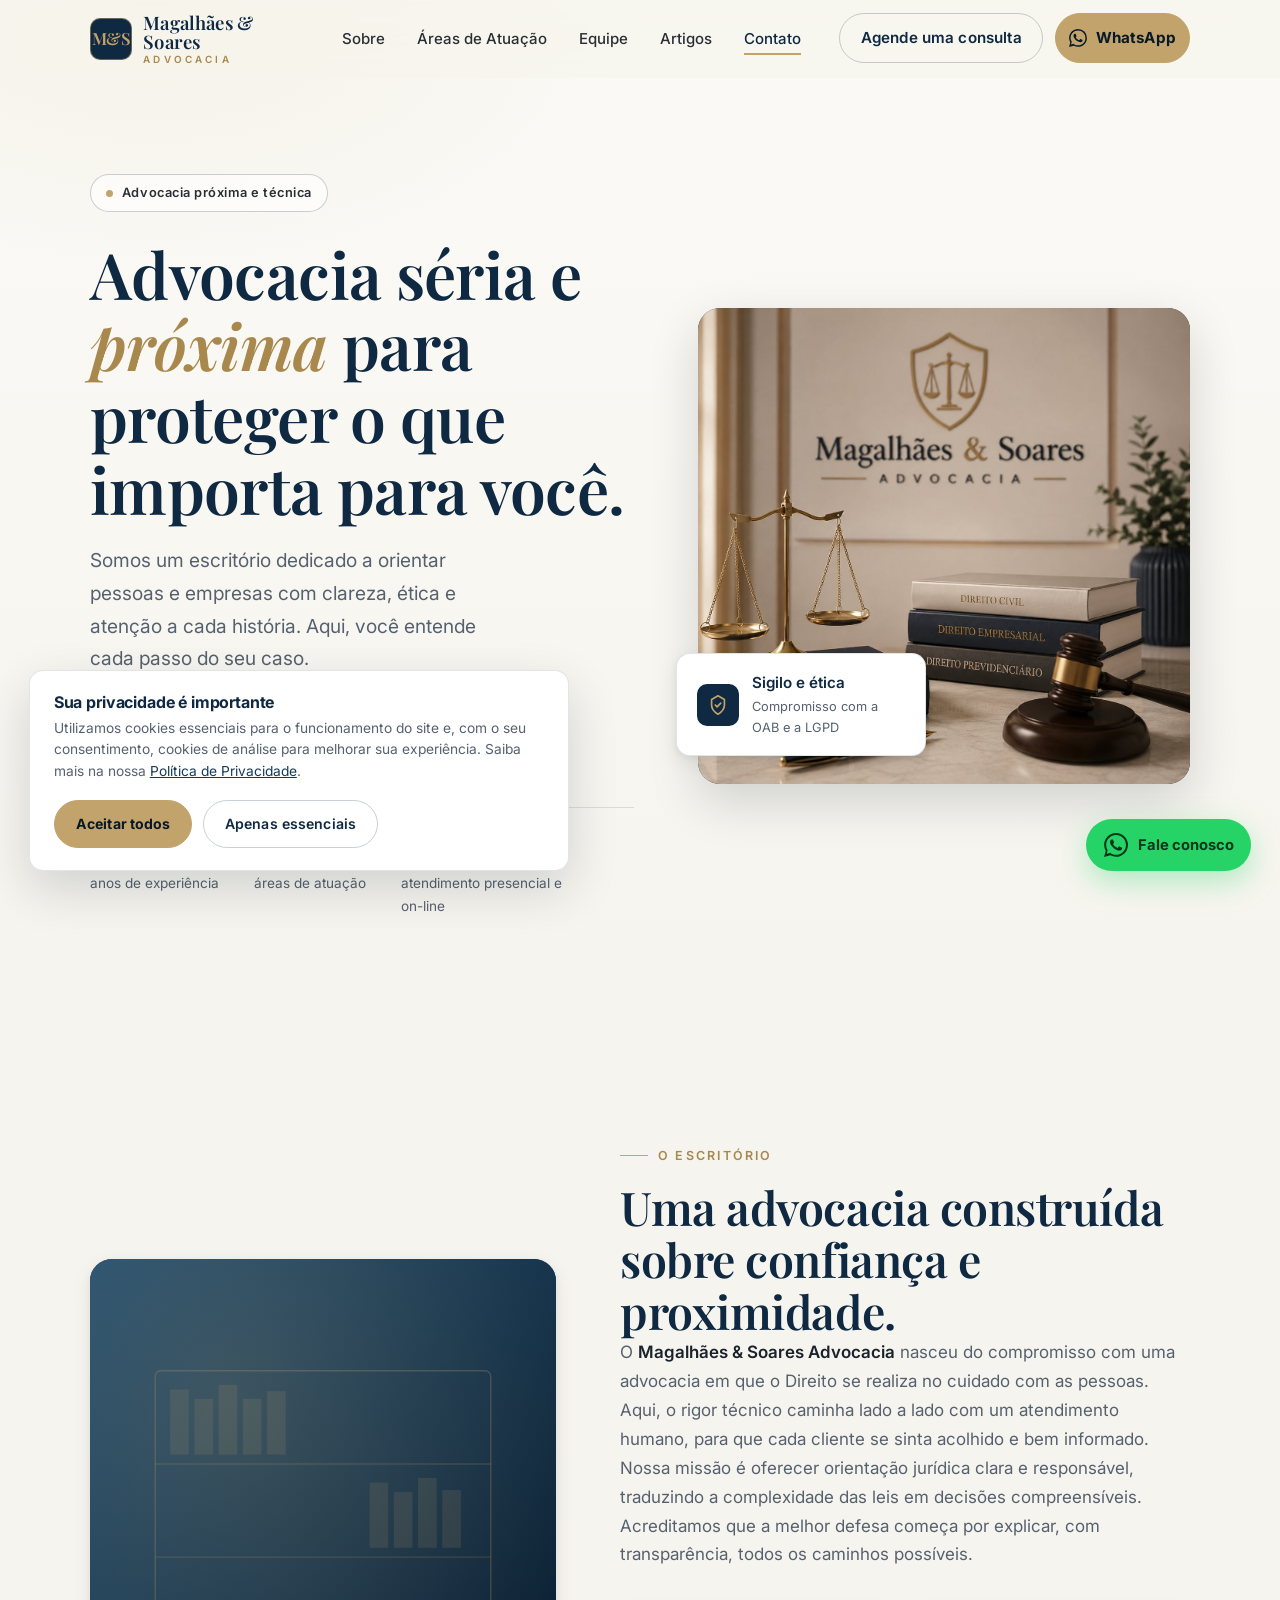
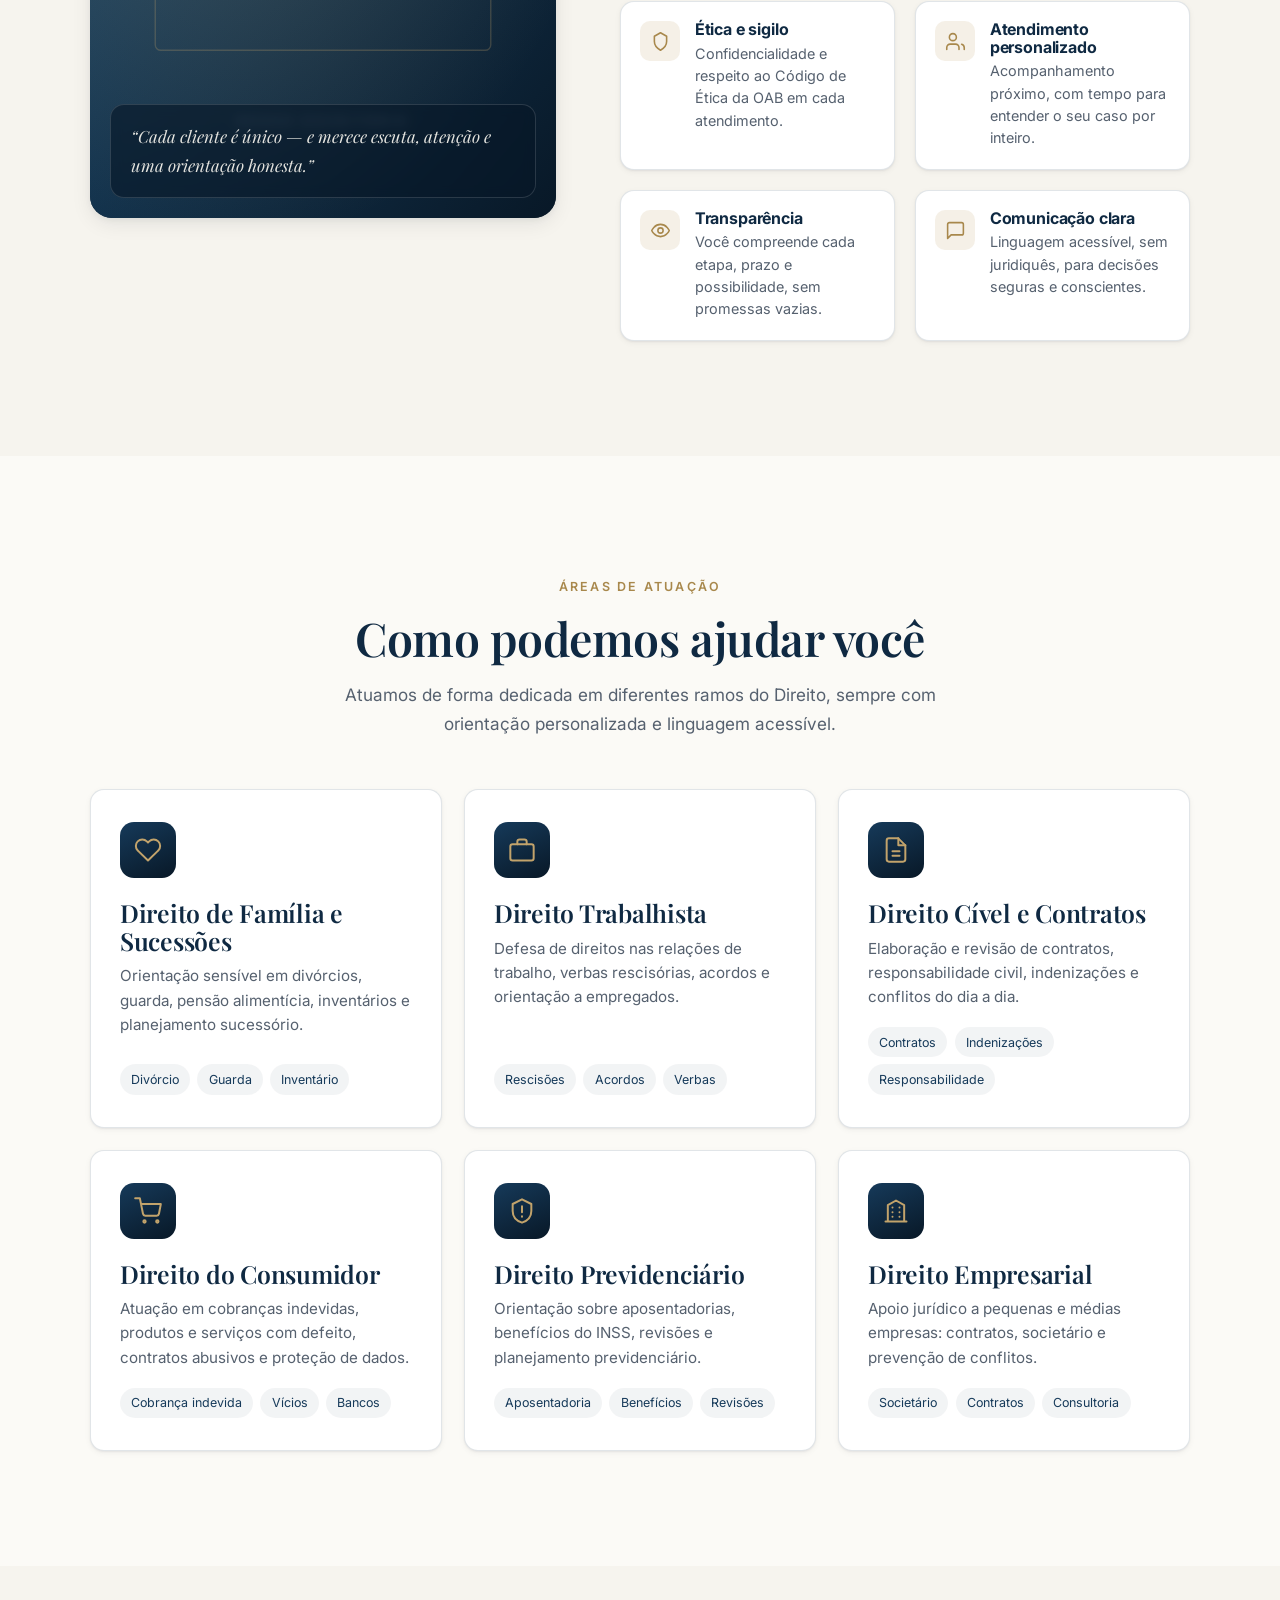
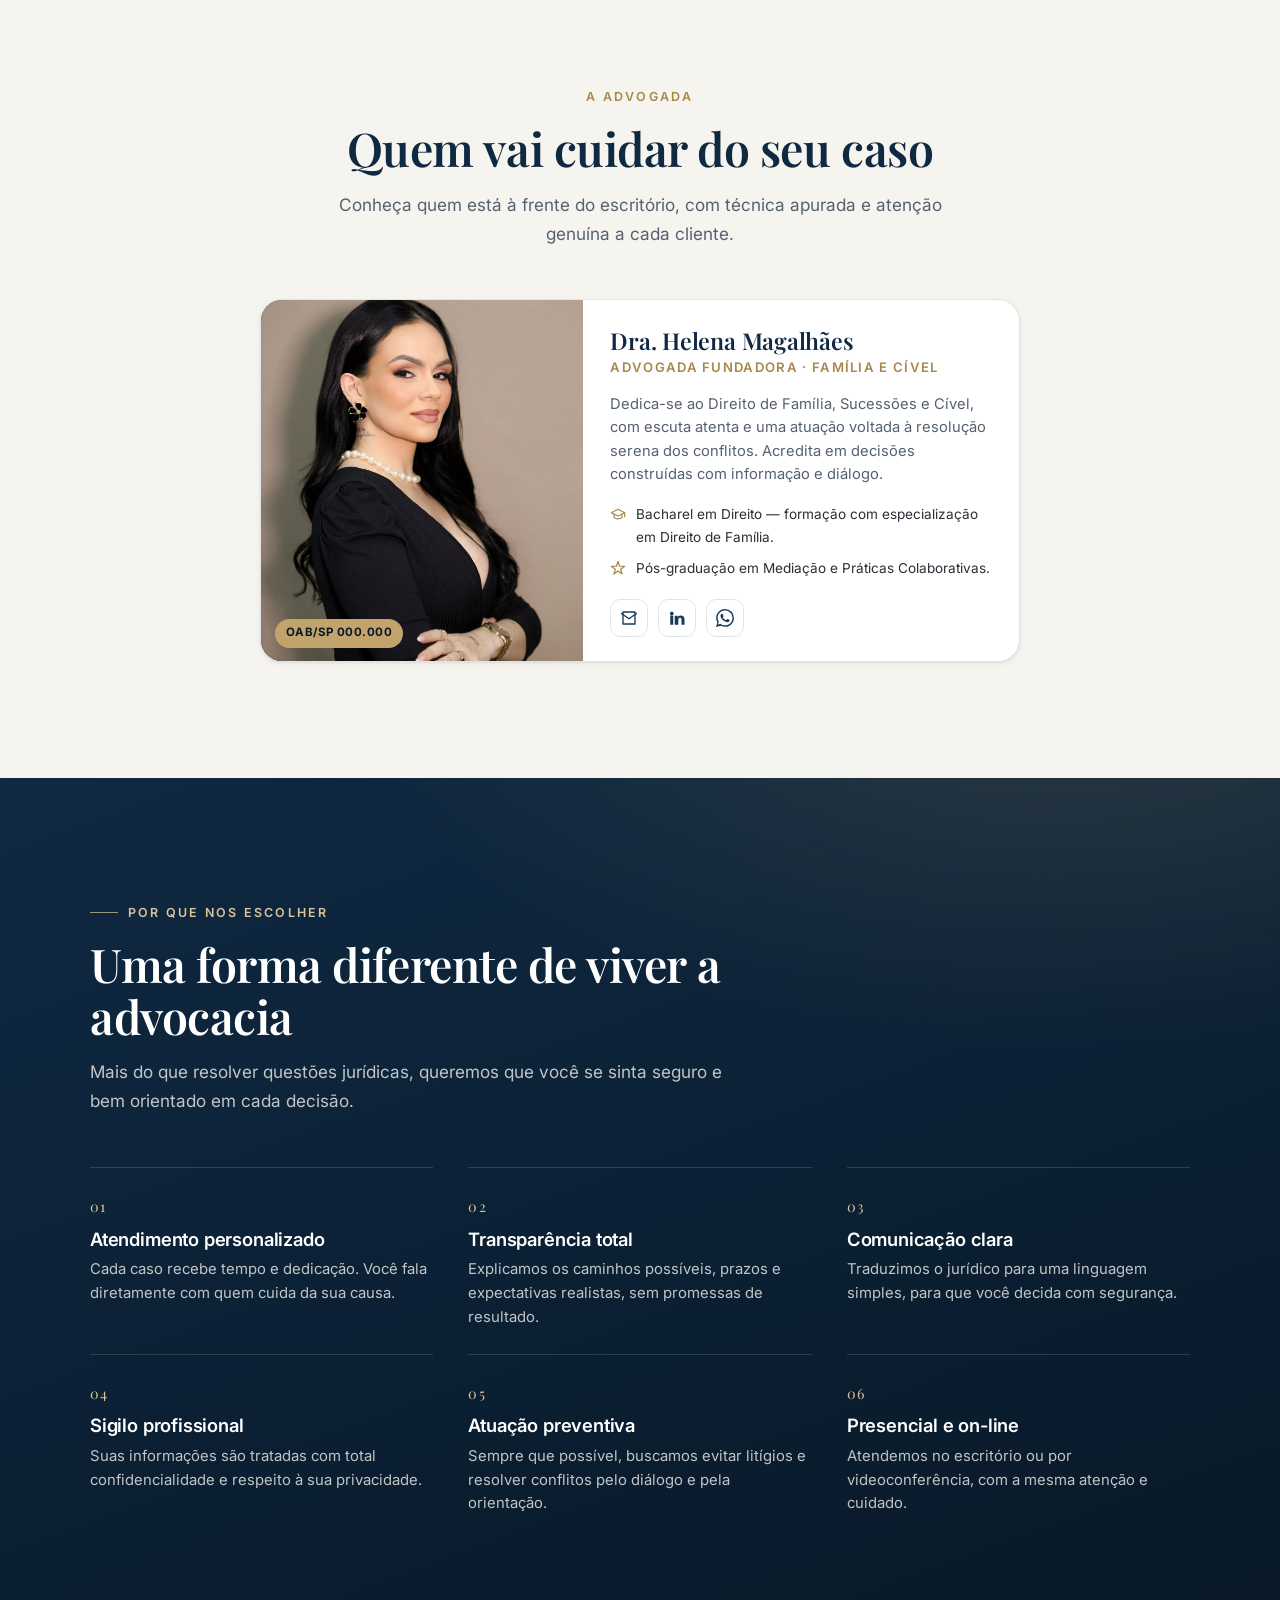
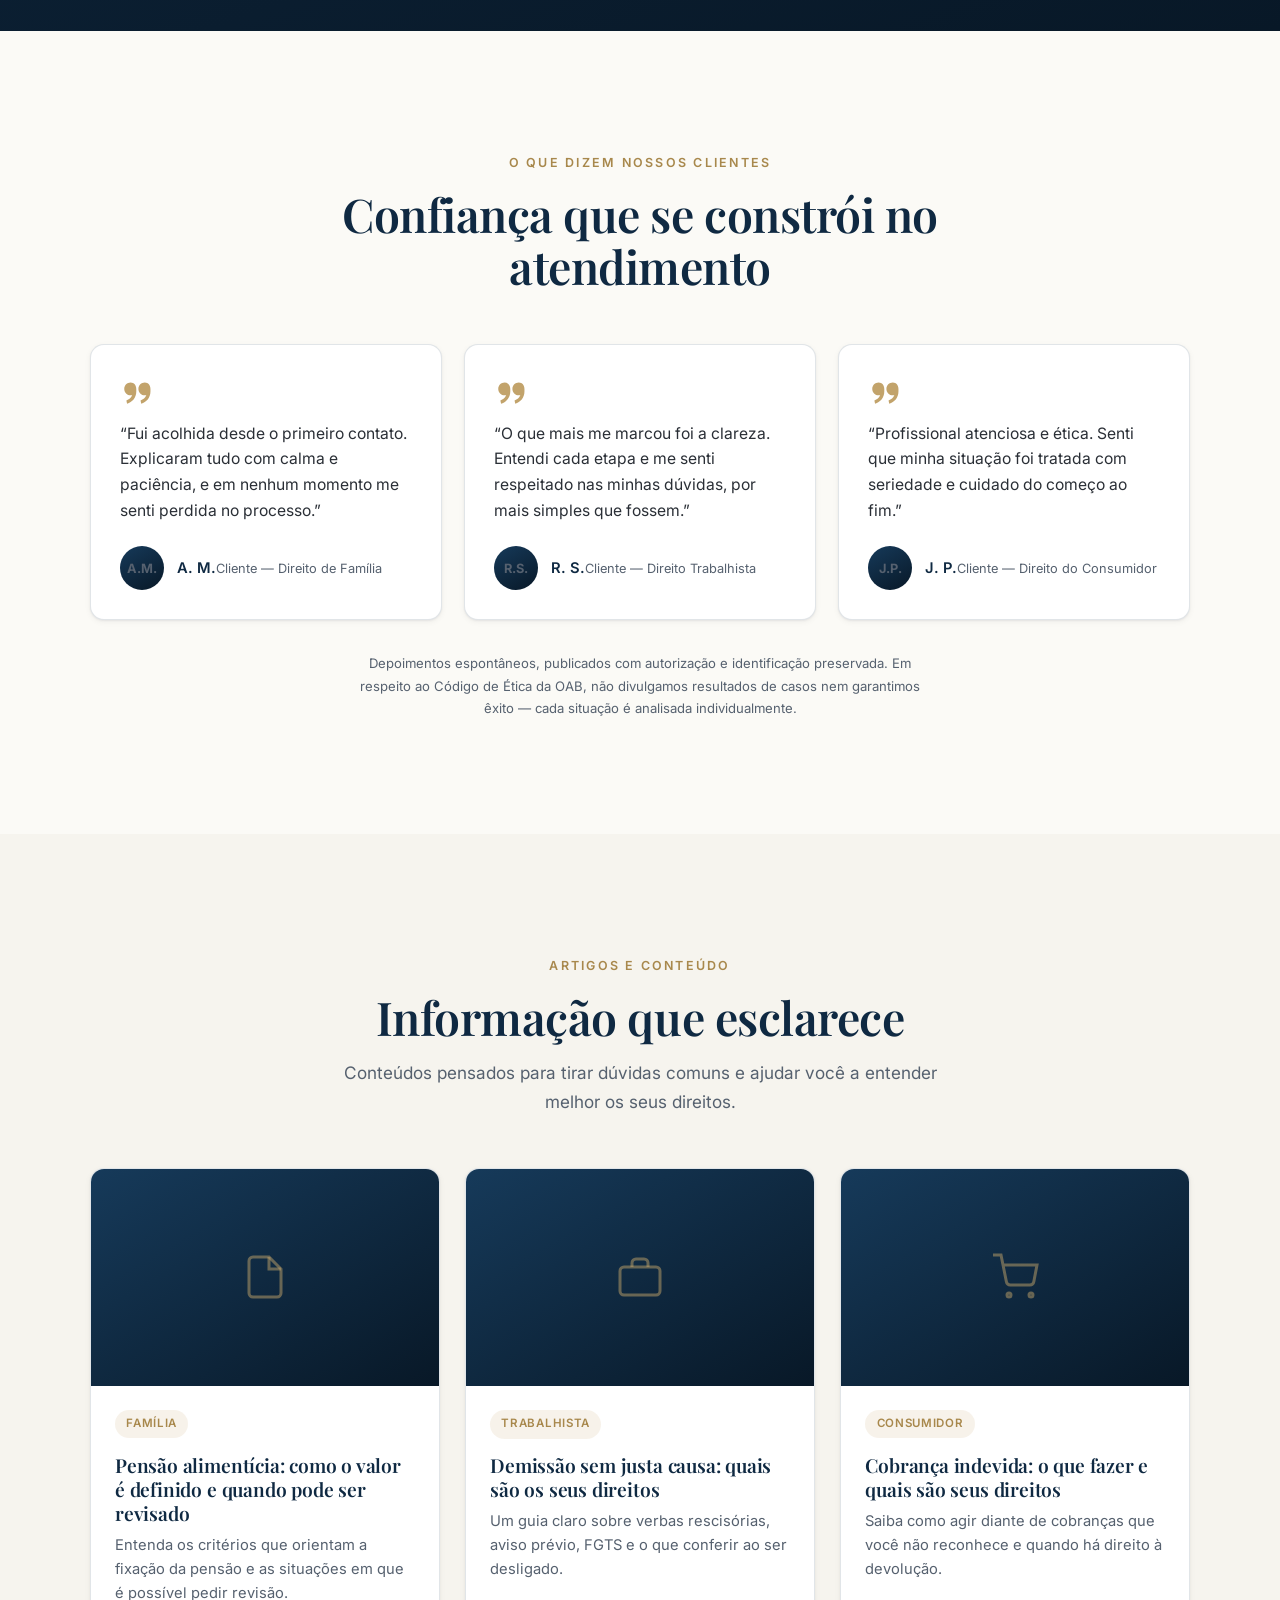
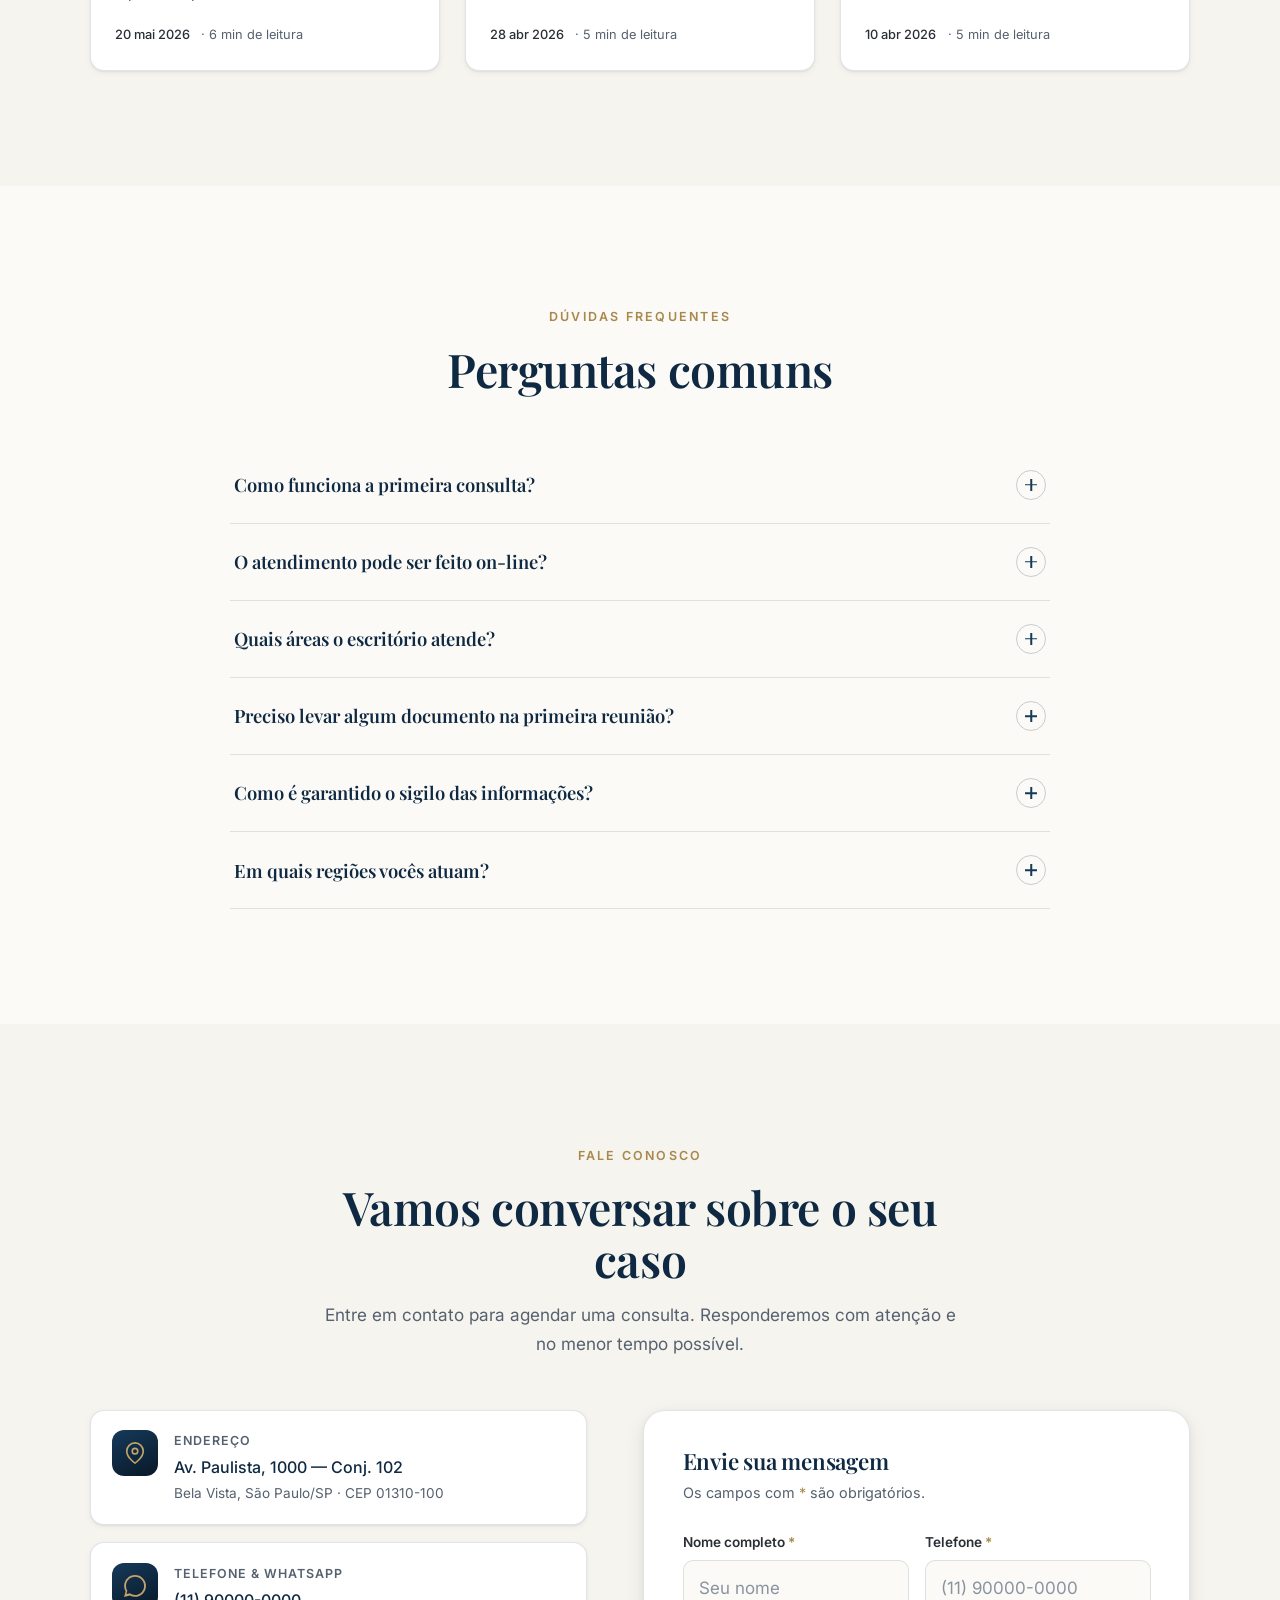
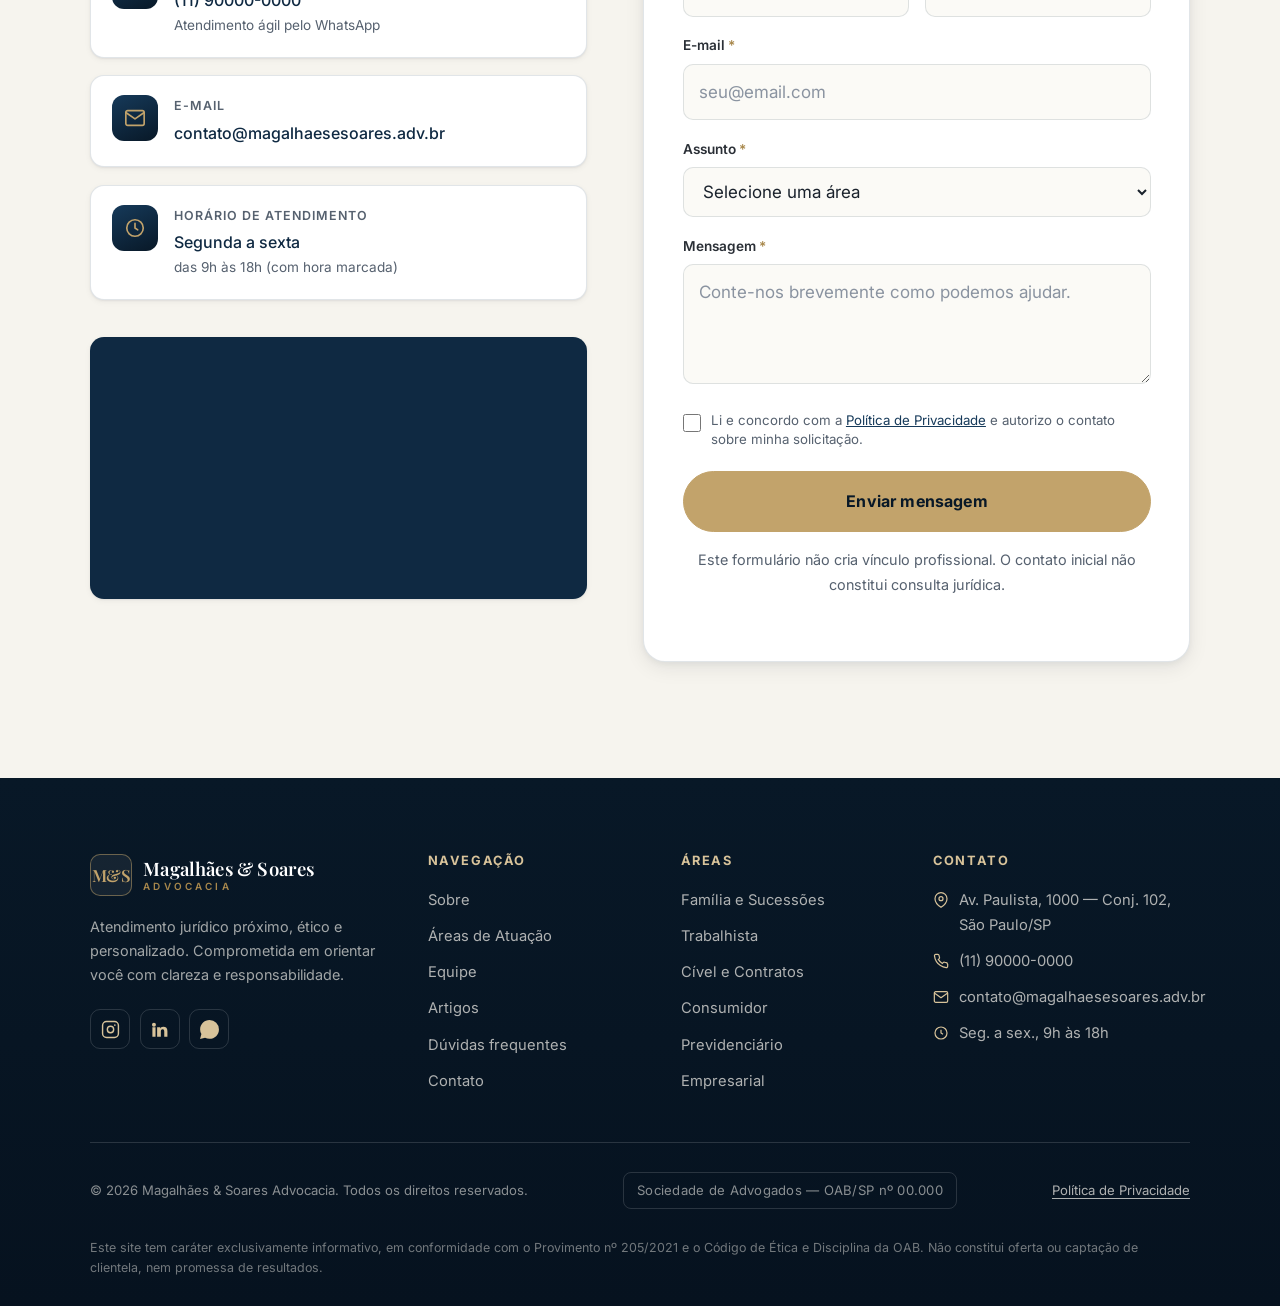
==== index.html @ e2da8d35 "primeiro commit" ====
<!DOCTYPE html>
<html lang="pt-BR">
<head>
  <meta charset="UTF-8" />
  <meta name="viewport" content="width=device-width, initial-scale=1.0" />
  <meta name="theme-color" content="#0F2942" />

  <!-- ====================== SEO ====================== -->
  <title>Magalhães &amp; Soares Advocacia | Advogadas em São Paulo</title>
  <meta name="description" content="Magalhães & Soares Advocacia: escritório com atendimento próximo, ético e personalizado em São Paulo. Atuação em Direito de Família, Trabalhista, Cível, do Consumidor, Previdenciário e Empresarial. Agende uma consulta." />
  <meta name="keywords" content="advogada em São Paulo, escritório de advocacia, advogada de família São Paulo, advogada trabalhista, advogada cível, advogada previdenciária, consultoria jurídica" />
  <meta name="author" content="Magalhães & Soares Advocacia" />
  <meta name="robots" content="index, follow" />
  <link rel="canonical" href="https://www.magalhaesesoares.adv.br/" />

  <!-- Open Graph / redes sociais -->
  <meta property="og:type" content="website" />
  <meta property="og:locale" content="pt_BR" />
  <meta property="og:site_name" content="Magalhães & Soares Advocacia" />
  <meta property="og:title" content="Magalhães & Soares Advocacia | Advogadas em São Paulo" />
  <meta property="og:description" content="Atendimento jurídico próximo, ético e personalizado. Áreas de Família, Trabalhista, Cível, Consumidor, Previdenciário e Empresarial." />
  <meta property="og:url" content="https://www.magalhaesesoares.adv.br/" />
  <meta property="og:image" content="https://www.magalhaesesoares.adv.br/assets/hero-institucional.jpg" />
  <meta name="twitter:card" content="summary_large_image" />
  <meta name="twitter:title" content="Magalhães & Soares Advocacia" />
  <meta name="twitter:description" content="Atendimento jurídico próximo, ético e personalizado em São Paulo." />
  <meta name="twitter:image" content="https://www.magalhaesesoares.adv.br/assets/hero-institucional.jpg" />

  <!-- Ícones -->
  <link rel="icon" type="image/svg+xml" href="assets/favicon.svg" />
  <link rel="apple-touch-icon" href="assets/favicon.svg" />

  <!-- Fontes (com pré-conexão para desempenho) -->
  <link rel="preconnect" href="https://fonts.googleapis.com" />
  <link rel="preconnect" href="https://fonts.gstatic.com" crossorigin />
  <link rel="stylesheet" href="https://fonts.googleapis.com/css2?family=Inter:wght@400;500;600;700&family=Playfair+Display:ital,wght@0,500;0,600;0,700;1,500;1,600&display=swap" />

  <link rel="stylesheet" href="css/styles.css" />

  <!-- ============ Dados estruturados (Schema.org) ============ -->
  <script type="application/ld+json">
  {
    "@context": "https://schema.org",
    "@type": "LegalService",
    "name": "Magalhães & Soares Advocacia",
    "description": "Escritório de advocacia com atendimento próximo, ético e personalizado, com atuação em Direito de Família, Trabalhista, Cível, do Consumidor, Previdenciário e Empresarial.",
    "url": "https://www.magalhaesesoares.adv.br/",
    "image": "https://www.magalhaesesoares.adv.br/assets/hero-institucional.jpg",
    "logo": "https://www.magalhaesesoares.adv.br/assets/favicon.svg",
    "telephone": "+55-11-90000-0000",
    "email": "contato@magalhaesesoares.adv.br",
    "priceRange": "$$",
    "areaServed": "São Paulo e região",
    "address": {
      "@type": "PostalAddress",
      "streetAddress": "Av. Paulista, 1000 — Conj. 102",
      "addressLocality": "São Paulo",
      "addressRegion": "SP",
      "postalCode": "01310-100",
      "addressCountry": "BR"
    },
    "openingHoursSpecification": [{
      "@type": "OpeningHoursSpecification",
      "dayOfWeek": ["Monday", "Tuesday", "Wednesday", "Thursday", "Friday"],
      "opens": "09:00",
      "closes": "18:00"
    }],
    "founder": {
      "@type": "Person", "name": "Helena Magalhães", "jobTitle": "Advogada", "identifier": "OAB/SP 000.000"
    },
    "sameAs": [
      "https://www.instagram.com/",
      "https://www.linkedin.com/"
    ]
  }
  </script>
  <script type="application/ld+json">
  {
    "@context": "https://schema.org",
    "@type": "FAQPage",
    "mainEntity": [
      { "@type": "Question", "name": "Como funciona a primeira consulta?",
        "acceptedAnswer": { "@type": "Answer", "text": "A primeira consulta é um momento de escuta. Você relata sua situação, esclarece dúvidas e recebe uma orientação inicial sobre os caminhos possíveis. Pode ser presencial ou on-line, com agendamento prévio." } },
      { "@type": "Question", "name": "O atendimento pode ser on-line?",
        "acceptedAnswer": { "@type": "Answer", "text": "Sim. Realizamos atendimentos por videoconferência para clientes de outras cidades ou que prefiram a comodidade do atendimento remoto, com o mesmo cuidado do presencial." } },
      { "@type": "Question", "name": "Quais áreas o escritório atende?",
        "acceptedAnswer": { "@type": "Answer", "text": "Atuamos em Direito de Família e Sucessões, Trabalhista, Cível e Contratos, do Consumidor, Previdenciário e Empresarial." } },
      { "@type": "Question", "name": "Preciso levar algum documento na primeira reunião?",
        "acceptedAnswer": { "@type": "Answer", "text": "Sempre que possível, leve documentos pessoais e quaisquer papéis relacionados ao seu caso (contratos, notificações, comprovantes). Eles ajudam a compreender melhor a situação, mas não são obrigatórios para a primeira conversa." } },
      { "@type": "Question", "name": "Como é garantido o sigilo das informações?",
        "acceptedAnswer": { "@type": "Answer", "text": "O sigilo profissional é um dever ético e legal da advocacia. Tudo o que é compartilhado conosco é tratado com absoluta confidencialidade, em conformidade com o Estatuto da OAB e a LGPD." } }
    ]
  }
  </script>
</head>

<body>
  <a class="skip-link" href="#main">Ir para o conteúdo principal</a>

  <!-- ============================ HEADER ============================ -->
  <header class="site-header" id="topo">
    <div class="container">
      <a class="brand" href="#topo" aria-label="Magalhães e Soares Advocacia — Início">
        <span class="brand__mark" aria-hidden="true"><span>M&amp;S</span></span>
        <span class="brand__text">
          <span class="brand__name">Magalhães &amp; Soares</span>
          <span class="brand__sub">Advocacia</span>
        </span>
      </a>

      <nav class="nav" aria-label="Navegação principal">
        <a href="#sobre">Sobre</a>
        <a href="#areas">Áreas de Atuação</a>
        <a href="#equipe">Equipe</a>
        <a href="#blog">Artigos</a>
        <a href="#contato">Contato</a>
      </nav>

      <div class="header-cta">
        <a class="btn btn--ghost" href="#contato">Agende uma consulta</a>
        <a class="btn btn--gold" data-whatsapp href="#" aria-label="Falar pelo WhatsApp">
          <svg viewBox="0 0 24 24" fill="currentColor" aria-hidden="true"><path d="M.057 24l1.687-6.163a11.867 11.867 0 01-1.587-5.946C.16 5.335 5.495 0 12.05 0a11.82 11.82 0 018.413 3.488 11.82 11.82 0 013.48 8.414c-.003 6.557-5.338 11.892-11.893 11.892a11.9 11.9 0 01-5.688-1.448L.057 24zm6.597-3.807c1.676.995 3.276 1.591 5.392 1.592 5.448 0 9.886-4.434 9.889-9.885.002-5.462-4.415-9.89-9.881-9.892-5.452 0-9.887 4.434-9.889 9.884a9.86 9.86 0 001.516 5.26l-.999 3.648 3.972-1.027zm11.387-5.464c-.074-.124-.272-.198-.57-.347-.297-.149-1.758-.868-2.031-.967-.272-.099-.47-.149-.669.149-.198.297-.768.967-.941 1.165-.173.198-.347.223-.644.074-.297-.149-1.255-.462-2.39-1.475-.883-.788-1.48-1.761-1.653-2.059-.173-.297-.018-.458.13-.606.134-.133.297-.347.446-.521.151-.172.2-.296.3-.495.099-.198.05-.372-.025-.521-.075-.148-.669-1.611-.916-2.206-.242-.579-.487-.501-.669-.51l-.57-.01c-.198 0-.52.074-.792.372s-1.04 1.016-1.04 2.479 1.065 2.876 1.213 3.074c.149.198 2.096 3.2 5.077 4.487.71.306 1.263.489 1.694.626.712.226 1.36.194 1.872.118.571-.085 1.758-.719 2.006-1.413.248-.694.248-1.289.173-1.413z"/></svg>
          WhatsApp
        </a>
      </div>

      <button class="nav-toggle" type="button" aria-label="Abrir menu" aria-expanded="false" aria-controls="mobile-menu">
        <span aria-hidden="true"></span>
      </button>
    </div>
  </header>

  <!-- Menu mobile -->
  <div class="mobile-menu" id="mobile-menu">
    <nav aria-label="Navegação principal (mobile)">
      <a href="#sobre">Sobre</a>
      <a href="#areas">Áreas de Atuação</a>
      <a href="#equipe">Equipe</a>
      <a href="#diferenciais">Diferenciais</a>
      <a href="#blog">Artigos</a>
      <a href="#faq">Dúvidas</a>
      <a href="#contato">Contato</a>
    </nav>
    <div class="mobile-menu__cta">
      <a class="btn btn--gold btn--block" data-whatsapp href="#">Falar pelo WhatsApp</a>
      <a class="btn btn--ghost btn--block" href="#contato">Agende uma consulta</a>
    </div>
  </div>

  <main id="main">

    <!-- ============================== HERO ============================== -->
    <section class="hero" aria-labelledby="hero-title">
      <div class="container">
        <div class="hero__grid">
          <div class="hero__content">
            <span class="hero__badge reveal"><span class="dot" aria-hidden="true"></span> Advocacia próxima e técnica</span>
            <h1 id="hero-title" class="reveal" data-delay="1">
              Advocacia séria e <span class="accent">próxima</span> para proteger o que importa para você.
            </h1>
            <p class="hero__lead reveal" data-delay="2">
              Somos um escritório dedicado a orientar pessoas e empresas com clareza, ética e atenção a
              cada história. Aqui, você entende cada passo do seu caso.
            </p>
            <div class="hero__actions reveal" data-delay="3">
              <a class="btn btn--gold btn--lg" href="#contato">Agende uma consulta</a>
              <a class="btn btn--ghost btn--lg" href="#areas">Áreas de atuação</a>
            </div>
            <dl class="hero__trust reveal" data-delay="4">
              <div><dt>+10</dt><dd>anos de experiência</dd></div>
              <div><dt>6</dt><dd>áreas de atuação</dd></div>
              <div><dt>100%</dt><dd>atendimento presencial e on-line</dd></div>
            </dl>
          </div>

          <div class="hero__visual reveal" data-delay="2">
            <figure class="hero__card">
              <!-- Imagem institucional (proporção ≈1:1). Para trocar, use imagem com proporção semelhante. -->
              <img class="hero__photo" src="assets/hero-institucional.jpg" alt="Identidade do escritório Magalhães & Soares Advocacia: balança da justiça, livros jurídicos e martelo" width="1275" height="1233" />
            </figure>
            <div class="hero__seal" aria-hidden="false">
              <span class="icon"><svg viewBox="0 0 24 24" fill="none" stroke="currentColor" stroke-width="1.8" stroke-linecap="round" stroke-linejoin="round"><path d="M12 2l7 4v6c0 4.4-3 7.7-7 10-4-2.3-7-5.6-7-10V6z"/><path d="M9 12l2 2 4-4"/></svg></span>
              <span><strong>Sigilo e ética</strong><span>Compromisso com a OAB e a LGPD</span></span>
            </div>
          </div>
        </div>
      </div>
    </section>

    <!-- ============================== SOBRE ============================== -->
    <section class="section" id="sobre" aria-labelledby="sobre-title">
      <div class="container about__grid">
        <div class="about__media reveal">
          <img src="assets/sobre.svg" alt="Ambiente do escritório Magalhães & Soares Advocacia" width="500" height="600" loading="lazy" />
          <figure class="about__quote">
            <p>“Cada cliente é único — e merece escuta, atenção e uma orientação honesta.”</p>
          </figure>
        </div>

        <div class="about__content reveal" data-delay="1">
          <span class="eyebrow">O escritório</span>
          <h2 id="sobre-title">Uma advocacia construída sobre confiança e proximidade.</h2>
          <p>
            O <strong>Magalhães &amp; Soares Advocacia</strong> nasceu do compromisso com uma advocacia em que o
            Direito se realiza no cuidado com as pessoas. Aqui, o rigor técnico caminha lado a lado com um
            atendimento humano, para que cada cliente se sinta acolhido e bem informado.
          </p>
          <p>
            Nossa missão é oferecer orientação jurídica clara e responsável, traduzindo a complexidade das leis
            em decisões compreensíveis. Acreditamos que a melhor defesa começa por explicar, com transparência,
            todos os caminhos possíveis.
          </p>

          <div class="values">
            <div class="value">
              <span class="icon" aria-hidden="true"><svg viewBox="0 0 24 24" fill="none" stroke="currentColor" stroke-width="1.8" stroke-linecap="round" stroke-linejoin="round"><path d="M12 2l7 4v6c0 4.4-3 7.7-7 10-4-2.3-7-5.6-7-10V6z"/></svg></span>
              <div><h3>Ética e sigilo</h3><p>Confidencialidade e respeito ao Código de Ética da OAB em cada atendimento.</p></div>
            </div>
            <div class="value">
              <span class="icon" aria-hidden="true"><svg viewBox="0 0 24 24" fill="none" stroke="currentColor" stroke-width="1.8" stroke-linecap="round" stroke-linejoin="round"><path d="M16 21v-2a4 4 0 00-4-4H6a4 4 0 00-4 4v2"/><circle cx="9" cy="7" r="4"/><path d="M22 21v-2a4 4 0 00-3-3.87"/></svg></span>
              <div><h3>Atendimento personalizado</h3><p>Acompanhamento próximo, com tempo para entender o seu caso por inteiro.</p></div>
            </div>
            <div class="value">
              <span class="icon" aria-hidden="true"><svg viewBox="0 0 24 24" fill="none" stroke="currentColor" stroke-width="1.8" stroke-linecap="round" stroke-linejoin="round"><path d="M2 12s3-7 10-7 10 7 10 7-3 7-10 7-10-7-10-7z"/><circle cx="12" cy="12" r="3"/></svg></span>
              <div><h3>Transparência</h3><p>Você compreende cada etapa, prazo e possibilidade, sem promessas vazias.</p></div>
            </div>
            <div class="value">
              <span class="icon" aria-hidden="true"><svg viewBox="0 0 24 24" fill="none" stroke="currentColor" stroke-width="1.8" stroke-linecap="round" stroke-linejoin="round"><path d="M21 15a2 2 0 01-2 2H7l-4 4V5a2 2 0 012-2h14a2 2 0 012 2z"/></svg></span>
              <div><h3>Comunicação clara</h3><p>Linguagem acessível, sem juridiquês, para decisões seguras e conscientes.</p></div>
            </div>
          </div>
        </div>
      </div>
    </section>

    <!-- ======================= ÁREAS DE ATUAÇÃO ======================= -->
    <section class="section section--cream" id="areas" aria-labelledby="areas-title">
      <div class="container">
        <div class="section-head section-head--center reveal">
          <span class="eyebrow">Áreas de atuação</span>
          <h2 id="areas-title">Como podemos ajudar você</h2>
          <p>Atuamos de forma dedicada em diferentes ramos do Direito, sempre com orientação personalizada e linguagem acessível.</p>
        </div>

        <div class="areas-grid">
          <article class="area-card reveal">
            <span class="area-card__icon" aria-hidden="true"><svg viewBox="0 0 24 24" fill="none" stroke="currentColor" stroke-width="1.7" stroke-linecap="round" stroke-linejoin="round"><path d="M20.8 4.6a5.5 5.5 0 00-7.8 0L12 5.6l-1-1a5.5 5.5 0 10-7.8 7.8l1 1L12 21l7.8-7.6 1-1a5.5 5.5 0 000-7.8z"/></svg></span>
            <h3>Direito de Família e Sucessões</h3>
            <p>Orientação sensível em divórcios, guarda, pensão alimentícia, inventários e planejamento sucessório.</p>
            <ul class="area-card__list"><li>Divórcio</li><li>Guarda</li><li>Inventário</li></ul>
          </article>

          <article class="area-card reveal" data-delay="1">
            <span class="area-card__icon" aria-hidden="true"><svg viewBox="0 0 24 24" fill="none" stroke="currentColor" stroke-width="1.7" stroke-linecap="round" stroke-linejoin="round"><rect x="2" y="7" width="20" height="14" rx="2"/><path d="M8 7V5a2 2 0 012-2h4a2 2 0 012 2v2"/></svg></span>
            <h3>Direito Trabalhista</h3>
            <p>Defesa de direitos nas relações de trabalho, verbas rescisórias, acordos e orientação a empregados.</p>
            <ul class="area-card__list"><li>Rescisões</li><li>Acordos</li><li>Verbas</li></ul>
          </article>

          <article class="area-card reveal" data-delay="2">
            <span class="area-card__icon" aria-hidden="true"><svg viewBox="0 0 24 24" fill="none" stroke="currentColor" stroke-width="1.7" stroke-linecap="round" stroke-linejoin="round"><path d="M14 2H6a2 2 0 00-2 2v16a2 2 0 002 2h12a2 2 0 002-2V8z"/><path d="M14 2v6h6M9 13h6M9 17h6"/></svg></span>
            <h3>Direito Cível e Contratos</h3>
            <p>Elaboração e revisão de contratos, responsabilidade civil, indenizações e conflitos do dia a dia.</p>
            <ul class="area-card__list"><li>Contratos</li><li>Indenizações</li><li>Responsabilidade</li></ul>
          </article>

          <article class="area-card reveal">
            <span class="area-card__icon" aria-hidden="true"><svg viewBox="0 0 24 24" fill="none" stroke="currentColor" stroke-width="1.7" stroke-linecap="round" stroke-linejoin="round"><circle cx="9" cy="21" r="1"/><circle cx="20" cy="21" r="1"/><path d="M1 1h4l2.7 13.4a2 2 0 002 1.6h9.7a2 2 0 002-1.6L23 6H6"/></svg></span>
            <h3>Direito do Consumidor</h3>
            <p>Atuação em cobranças indevidas, produtos e serviços com defeito, contratos abusivos e proteção de dados.</p>
            <ul class="area-card__list"><li>Cobrança indevida</li><li>Vícios</li><li>Bancos</li></ul>
          </article>

          <article class="area-card reveal" data-delay="1">
            <span class="area-card__icon" aria-hidden="true"><svg viewBox="0 0 24 24" fill="none" stroke="currentColor" stroke-width="1.7" stroke-linecap="round" stroke-linejoin="round"><path d="M12 2l8 4v6c0 5-3.5 8.5-8 10-4.5-1.5-8-5-8-10V6z"/><path d="M12 8v5M12 16.5v.5"/></svg></span>
            <h3>Direito Previdenciário</h3>
            <p>Orientação sobre aposentadorias, benefícios do INSS, revisões e planejamento previdenciário.</p>
            <ul class="area-card__list"><li>Aposentadoria</li><li>Benefícios</li><li>Revisões</li></ul>
          </article>

          <article class="area-card reveal" data-delay="2">
            <span class="area-card__icon" aria-hidden="true"><svg viewBox="0 0 24 24" fill="none" stroke="currentColor" stroke-width="1.7" stroke-linecap="round" stroke-linejoin="round"><path d="M3 21h18M5 21V7l7-4 7 4v14M9 9h.01M15 9h.01M9 13h.01M15 13h.01M9 17h.01M15 17h.01"/></svg></span>
            <h3>Direito Empresarial</h3>
            <p>Apoio jurídico a pequenas e médias empresas: contratos, societário e prevenção de conflitos.</p>
            <ul class="area-card__list"><li>Societário</li><li>Contratos</li><li>Consultoria</li></ul>
          </article>
        </div>
      </div>
    </section>

    <!-- ============================== EQUIPE ============================== -->
    <section class="section" id="equipe" aria-labelledby="equipe-title">
      <div class="container">
        <div class="section-head section-head--center reveal">
          <span class="eyebrow">A advogada</span>
          <h2 id="equipe-title">Quem vai cuidar do seu caso</h2>
          <p>Conheça quem está à frente do escritório, com técnica apurada e atenção genuína a cada cliente.</p>
        </div>

        <div class="team-grid team-grid--single">
          <!-- Advogada (sócia-fundadora). A segunda advogada será incluída assim que obtiver a inscrição na OAB. -->
          <article class="lawyer reveal">
            <div class="lawyer__photo">
              <img src="assets/advogada-magalhaes.jpg" alt="Retrato profissional da Dra. Helena Magalhães" width="1238" height="1600" loading="lazy" />
              <span class="lawyer__oab">OAB/SP 000.000</span>
            </div>
            <div class="lawyer__body">
              <h3 class="lawyer__name">Dra. Helena Magalhães</h3>
              <span class="lawyer__role">Advogada fundadora · Família e Cível</span>
              <p>
                Dedica-se ao Direito de Família, Sucessões e Cível, com escuta atenta e uma atuação voltada
                à resolução serena dos conflitos. Acredita em decisões construídas com informação e diálogo.
              </p>
              <ul class="lawyer__meta">
                <li><svg viewBox="0 0 24 24" fill="none" stroke="currentColor" stroke-width="1.8" stroke-linecap="round" stroke-linejoin="round"><path d="M22 10v6M2 10l10-5 10 5-10 5z"/><path d="M6 12v5c3 3 9 3 12 0v-5"/></svg> Bacharel em Direito — formação com especialização em Direito de Família.</li>
                <li><svg viewBox="0 0 24 24" fill="none" stroke="currentColor" stroke-width="1.8" stroke-linecap="round" stroke-linejoin="round"><path d="M12 2l2.4 7.4H22l-6 4.5 2.3 7.1-6.3-4.6L5.7 21 8 13.9 2 9.4h7.6z"/></svg> Pós-graduação em Mediação e Práticas Colaborativas.</li>
              </ul>
              <div class="lawyer__links">
                <a href="#contato" aria-label="Falar com a Dra. Helena Magalhães"><svg viewBox="0 0 24 24" fill="none" stroke="currentColor" stroke-width="1.8" stroke-linecap="round" stroke-linejoin="round"><path d="M4 4h16v16H4z" fill="none"/><path d="M22 6l-10 7L2 6"/></svg></a>
                <a href="https://www.linkedin.com/" target="_blank" rel="noopener" aria-label="LinkedIn da Dra. Helena Magalhães"><svg viewBox="0 0 24 24" fill="currentColor"><path d="M4.98 3.5A2.5 2.5 0 002.5 6 2.5 2.5 0 005 8.5 2.5 2.5 0 007.5 6 2.5 2.5 0 004.98 3.5zM3 9h4v12H3zM9 9h3.8v1.7h.05c.53-1 1.83-2.05 3.77-2.05C20.4 8.65 22 10.6 22 14.1V21h-4v-6.1c0-1.45-.03-3.3-2-3.3-2 0-2.3 1.57-2.3 3.2V21H9z"/></svg></a>
                <a data-whatsapp href="#" aria-label="WhatsApp do escritório"><svg viewBox="0 0 24 24" fill="currentColor"><path d="M.057 24l1.687-6.163a11.867 11.867 0 01-1.587-5.946C.16 5.335 5.495 0 12.05 0a11.82 11.82 0 018.413 3.488 11.82 11.82 0 013.48 8.414c-.003 6.557-5.338 11.892-11.893 11.892a11.9 11.9 0 01-5.688-1.448L.057 24zm6.597-3.807c1.676.995 3.276 1.591 5.392 1.592 5.448 0 9.886-4.434 9.889-9.885.002-5.462-4.415-9.89-9.881-9.892-5.452 0-9.887 4.434-9.889 9.884a9.86 9.86 0 001.516 5.26l-.999 3.648 3.972-1.027zm11.387-5.464c-.074-.124-.272-.198-.57-.347-.297-.149-1.758-.868-2.031-.967-.272-.099-.47-.149-.669.149-.198.297-.768.967-.941 1.165-.173.198-.347.223-.644.074-.297-.149-1.255-.462-2.39-1.475-.883-.788-1.48-1.761-1.653-2.059-.173-.297-.018-.458.13-.606.134-.133.297-.347.446-.521.151-.172.2-.296.3-.495.099-.198.05-.372-.025-.521-.075-.148-.669-1.611-.916-2.206-.242-.579-.487-.501-.669-.51l-.57-.01c-.198 0-.52.074-.792.372s-1.04 1.016-1.04 2.479 1.065 2.876 1.213 3.074c.149.198 2.096 3.2 5.077 4.487.71.306 1.263.489 1.694.626.712.226 1.36.194 1.872.118.571-.085 1.758-.719 2.006-1.413.248-.694.248-1.289.173-1.413z"/></svg></a>
              </div>
            </div>
          </article>
        </div>
      </div>
    </section>

    <!-- ======================= DIFERENCIAIS ======================= -->
    <section class="section section--navy" id="diferenciais" aria-labelledby="dif-title">
      <div class="container">
        <div class="section-head reveal">
          <span class="eyebrow">Por que nos escolher</span>
          <h2 id="dif-title">Uma forma diferente de viver a advocacia</h2>
          <p>Mais do que resolver questões jurídicas, queremos que você se sinta seguro e bem orientado em cada decisão.</p>
        </div>

        <div class="features">
          <div class="feature reveal">
            <span class="feature__num">01</span>
            <h3>Atendimento personalizado</h3>
            <p>Cada caso recebe tempo e dedicação. Você fala diretamente com quem cuida da sua causa.</p>
          </div>
          <div class="feature reveal" data-delay="1">
            <span class="feature__num">02</span>
            <h3>Transparência total</h3>
            <p>Explicamos os caminhos possíveis, prazos e expectativas realistas, sem promessas de resultado.</p>
          </div>
          <div class="feature reveal" data-delay="2">
            <span class="feature__num">03</span>
            <h3>Comunicação clara</h3>
            <p>Traduzimos o jurídico para uma linguagem simples, para que você decida com segurança.</p>
          </div>
          <div class="feature reveal">
            <span class="feature__num">04</span>
            <h3>Sigilo profissional</h3>
            <p>Suas informações são tratadas com total confidencialidade e respeito à sua privacidade.</p>
          </div>
          <div class="feature reveal" data-delay="1">
            <span class="feature__num">05</span>
            <h3>Atuação preventiva</h3>
            <p>Sempre que possível, buscamos evitar litígios e resolver conflitos pelo diálogo e pela orientação.</p>
          </div>
          <div class="feature reveal" data-delay="2">
            <span class="feature__num">06</span>
            <h3>Presencial e on-line</h3>
            <p>Atendemos no escritório ou por videoconferência, com a mesma atenção e cuidado.</p>
          </div>
        </div>
      </div>
    </section>

    <!-- ======================= DEPOIMENTOS ======================= -->
    <section class="section section--cream" id="depoimentos" aria-labelledby="dep-title">
      <div class="container">
        <div class="section-head section-head--center reveal">
          <span class="eyebrow">O que dizem nossos clientes</span>
          <h2 id="dep-title">Confiança que se constrói no atendimento</h2>
        </div>

        <div class="testimonials-grid">
          <figure class="testimonial reveal">
            <span class="testimonial__quote-icon" aria-hidden="true"><svg viewBox="0 0 24 24" fill="currentColor"><path d="M7.5 6C5 6 3 8 3 10.5S5 15 7.5 15c.4 0 .8 0 1.1-.1-.7 1.9-2.3 3.3-4.1 3.8L5 21c3.6-.9 6.5-4.3 6.5-8.6V10.5C11.5 8 9.9 6 7.5 6zm10 0C15 6 13 8 13 10.5s2 4.5 4.5 4.5c.4 0 .8 0 1.1-.1-.7 1.9-2.3 3.3-4.1 3.8L15 21c3.6-.9 6.5-4.3 6.5-8.6V10.5C21.5 8 19.9 6 17.5 6z"/></svg></span>
            <blockquote><p>“Fui acolhida desde o primeiro contato. Explicaram tudo com calma e paciência, e em nenhum momento me senti perdida no processo.”</p></blockquote>
            <figcaption class="testimonial__author">
              <span class="testimonial__avatar" aria-hidden="true">A.M.</span>
              <span><strong>A. M.</strong><span>Cliente — Direito de Família</span></span>
            </figcaption>
          </figure>

          <figure class="testimonial reveal" data-delay="1">
            <span class="testimonial__quote-icon" aria-hidden="true"><svg viewBox="0 0 24 24" fill="currentColor"><path d="M7.5 6C5 6 3 8 3 10.5S5 15 7.5 15c.4 0 .8 0 1.1-.1-.7 1.9-2.3 3.3-4.1 3.8L5 21c3.6-.9 6.5-4.3 6.5-8.6V10.5C11.5 8 9.9 6 7.5 6zm10 0C15 6 13 8 13 10.5s2 4.5 4.5 4.5c.4 0 .8 0 1.1-.1-.7 1.9-2.3 3.3-4.1 3.8L15 21c3.6-.9 6.5-4.3 6.5-8.6V10.5C21.5 8 19.9 6 17.5 6z"/></svg></span>
            <blockquote><p>“O que mais me marcou foi a clareza. Entendi cada etapa e me senti respeitado nas minhas dúvidas, por mais simples que fossem.”</p></blockquote>
            <figcaption class="testimonial__author">
              <span class="testimonial__avatar" aria-hidden="true">R.S.</span>
              <span><strong>R. S.</strong><span>Cliente — Direito Trabalhista</span></span>
            </figcaption>
          </figure>

          <figure class="testimonial reveal" data-delay="2">
            <span class="testimonial__quote-icon" aria-hidden="true"><svg viewBox="0 0 24 24" fill="currentColor"><path d="M7.5 6C5 6 3 8 3 10.5S5 15 7.5 15c.4 0 .8 0 1.1-.1-.7 1.9-2.3 3.3-4.1 3.8L5 21c3.6-.9 6.5-4.3 6.5-8.6V10.5C11.5 8 9.9 6 7.5 6zm10 0C15 6 13 8 13 10.5s2 4.5 4.5 4.5c.4 0 .8 0 1.1-.1-.7 1.9-2.3 3.3-4.1 3.8L15 21c3.6-.9 6.5-4.3 6.5-8.6V10.5C21.5 8 19.9 6 17.5 6z"/></svg></span>
            <blockquote><p>“Profissional atenciosa e ética. Senti que minha situação foi tratada com seriedade e cuidado do começo ao fim.”</p></blockquote>
            <figcaption class="testimonial__author">
              <span class="testimonial__avatar" aria-hidden="true">J.P.</span>
              <span><strong>J. P.</strong><span>Cliente — Direito do Consumidor</span></span>
            </figcaption>
          </figure>
        </div>

        <p class="ethics-note">
          Depoimentos espontâneos, publicados com autorização e identificação preservada. Em respeito ao Código de Ética
          da OAB, não divulgamos resultados de casos nem garantimos êxito — cada situação é analisada individualmente.
        </p>
      </div>
    </section>

    <!-- ============================== BLOG ============================== -->
    <section class="section" id="blog" aria-labelledby="blog-title">
      <div class="container">
        <div class="section-head section-head--center reveal">
          <span class="eyebrow">Artigos e conteúdo</span>
          <h2 id="blog-title">Informação que esclarece</h2>
          <p>Conteúdos pensados para tirar dúvidas comuns e ajudar você a entender melhor os seus direitos.</p>
        </div>

        <div class="posts-grid">
          <article class="post-card reveal">
            <div class="post-card__media">
              <svg viewBox="0 0 24 24" fill="none" stroke="currentColor" stroke-width="1.5" aria-hidden="true"><path d="M14 2H6a2 2 0 00-2 2v16a2 2 0 002 2h12a2 2 0 002-2V8z"/><path d="M14 2v6h6"/></svg>
            </div>
            <div class="post-card__body">
              <span class="post-card__tag">Família</span>
              <h3><a href="artigos/pensao-alimenticia-como-funciona.html">Pensão alimentícia: como o valor é definido e quando pode ser revisado</a></h3>
              <p class="post-card__excerpt">Entenda os critérios que orientam a fixação da pensão e as situações em que é possível pedir revisão.</p>
              <div class="post-card__meta"><time datetime="2026-05-20">20 mai 2026</time> · 6 min de leitura</div>
            </div>
          </article>

          <article class="post-card reveal" data-delay="1">
            <div class="post-card__media">
              <svg viewBox="0 0 24 24" fill="none" stroke="currentColor" stroke-width="1.5" aria-hidden="true"><rect x="2" y="7" width="20" height="14" rx="2"/><path d="M8 7V5a2 2 0 012-2h4a2 2 0 012 2v2"/></svg>
            </div>
            <div class="post-card__body">
              <span class="post-card__tag">Trabalhista</span>
              <h3><a href="artigos/demissao-sem-justa-causa-direitos.html">Demissão sem justa causa: quais são os seus direitos</a></h3>
              <p class="post-card__excerpt">Um guia claro sobre verbas rescisórias, aviso prévio, FGTS e o que conferir ao ser desligado.</p>
              <div class="post-card__meta"><time datetime="2026-04-28">28 abr 2026</time> · 5 min de leitura</div>
            </div>
          </article>

          <article class="post-card reveal" data-delay="2">
            <div class="post-card__media">
              <svg viewBox="0 0 24 24" fill="none" stroke="currentColor" stroke-width="1.5" aria-hidden="true"><circle cx="9" cy="21" r="1"/><circle cx="20" cy="21" r="1"/><path d="M1 1h4l2.7 13.4a2 2 0 002 1.6h9.7a2 2 0 002-1.6L23 6H6"/></svg>
            </div>
            <div class="post-card__body">
              <span class="post-card__tag">Consumidor</span>
              <h3><a href="artigos/cobranca-indevida-o-que-fazer.html">Cobrança indevida: o que fazer e quais são seus direitos</a></h3>
              <p class="post-card__excerpt">Saiba como agir diante de cobranças que você não reconhece e quando há direito à devolução.</p>
              <div class="post-card__meta"><time datetime="2026-04-10">10 abr 2026</time> · 5 min de leitura</div>
            </div>
          </article>
        </div>
      </div>
    </section>

    <!-- ============================== FAQ ============================== -->
    <section class="section section--cream" id="faq" aria-labelledby="faq-title">
      <div class="container">
        <div class="section-head section-head--center reveal">
          <span class="eyebrow">Dúvidas frequentes</span>
          <h2 id="faq-title">Perguntas comuns</h2>
        </div>

        <div class="faq reveal">
          <div class="faq-item">
            <button class="faq-item__q" type="button" aria-expanded="false" aria-controls="faq-1" id="faq-q1">
              Como funciona a primeira consulta?
              <span class="faq-item__icon" aria-hidden="true"></span>
            </button>
            <div class="faq-item__a" id="faq-1" role="region" aria-labelledby="faq-q1" hidden>
              <div class="faq-item__a-inner"><p>A primeira consulta é um momento de escuta. Você relata sua situação, esclarece dúvidas e recebe uma orientação inicial sobre os caminhos possíveis. Pode ser presencial ou on-line, sempre com agendamento prévio.</p></div>
            </div>
          </div>

          <div class="faq-item">
            <button class="faq-item__q" type="button" aria-expanded="false" aria-controls="faq-2" id="faq-q2">
              O atendimento pode ser feito on-line?
              <span class="faq-item__icon" aria-hidden="true"></span>
            </button>
            <div class="faq-item__a" id="faq-2" role="region" aria-labelledby="faq-q2" hidden>
              <div class="faq-item__a-inner"><p>Sim. Realizamos atendimentos por videoconferência para clientes de outras cidades ou que prefiram a comodidade do atendimento remoto, com o mesmo cuidado do presencial.</p></div>
            </div>
          </div>

          <div class="faq-item">
            <button class="faq-item__q" type="button" aria-expanded="false" aria-controls="faq-3" id="faq-q3">
              Quais áreas o escritório atende?
              <span class="faq-item__icon" aria-hidden="true"></span>
            </button>
            <div class="faq-item__a" id="faq-3" role="region" aria-labelledby="faq-q3" hidden>
              <div class="faq-item__a-inner"><p>Atuamos em Direito de Família e Sucessões, Trabalhista, Cível e Contratos, do Consumidor, Previdenciário e Empresarial. Se a sua dúvida envolver outra área, entre em contato — orientamos sobre o melhor encaminhamento.</p></div>
            </div>
          </div>

          <div class="faq-item">
            <button class="faq-item__q" type="button" aria-expanded="false" aria-controls="faq-4" id="faq-q4">
              Preciso levar algum documento na primeira reunião?
              <span class="faq-item__icon" aria-hidden="true"></span>
            </button>
            <div class="faq-item__a" id="faq-4" role="region" aria-labelledby="faq-q4" hidden>
              <div class="faq-item__a-inner"><p>Sempre que possível, leve documentos pessoais e quaisquer papéis relacionados ao seu caso (contratos, notificações, comprovantes). Eles ajudam a compreender melhor a situação, mas não são obrigatórios para a primeira conversa.</p></div>
            </div>
          </div>

          <div class="faq-item">
            <button class="faq-item__q" type="button" aria-expanded="false" aria-controls="faq-5" id="faq-q5">
              Como é garantido o sigilo das informações?
              <span class="faq-item__icon" aria-hidden="true"></span>
            </button>
            <div class="faq-item__a" id="faq-5" role="region" aria-labelledby="faq-q5" hidden>
              <div class="faq-item__a-inner"><p>O sigilo profissional é um dever ético e legal da advocacia. Tudo o que é compartilhado conosco é tratado com absoluta confidencialidade, em conformidade com o Estatuto da OAB e a Lei Geral de Proteção de Dados (LGPD).</p></div>
            </div>
          </div>

          <div class="faq-item">
            <button class="faq-item__q" type="button" aria-expanded="false" aria-controls="faq-6" id="faq-q6">
              Em quais regiões vocês atuam?
              <span class="faq-item__icon" aria-hidden="true"></span>
            </button>
            <div class="faq-item__a" id="faq-6" role="region" aria-labelledby="faq-q6" hidden>
              <div class="faq-item__a-inner"><p>O escritório está sediado em São Paulo/SP e atende clientes da capital e região metropolitana presencialmente. Para outras localidades, oferecemos atendimento on-line.</p></div>
            </div>
          </div>
        </div>
      </div>
    </section>

    <!-- ============================== CONTATO ============================== -->
    <section class="section" id="contato" aria-labelledby="contato-title">
      <div class="container">
        <div class="section-head section-head--center reveal">
          <span class="eyebrow">Fale conosco</span>
          <h2 id="contato-title">Vamos conversar sobre o seu caso</h2>
          <p>Entre em contato para agendar uma consulta. Responderemos com atenção e no menor tempo possível.</p>
        </div>

        <div class="contact__grid">
          <div class="contact__info reveal">
            <a class="contact-item" href="https://www.google.com/maps/search/?api=1&query=Avenida+Paulista+1000+S%C3%A3o+Paulo" target="_blank" rel="noopener">
              <span class="icon" aria-hidden="true"><svg viewBox="0 0 24 24" fill="none" stroke="currentColor" stroke-width="1.8" stroke-linecap="round" stroke-linejoin="round"><path d="M21 10c0 7-9 13-9 13s-9-6-9-13a9 9 0 0118 0z"/><circle cx="12" cy="10" r="3"/></svg></span>
              <div><dt>Endereço</dt><dd>Av. Paulista, 1000 — Conj. 102<small>Bela Vista, São Paulo/SP · CEP 01310-100</small></dd></div>
            </a>

            <a class="contact-item" data-whatsapp href="#">
              <span class="icon" aria-hidden="true"><svg viewBox="0 0 24 24" fill="currentColor"><path d="M.057 24l1.687-6.163a11.867 11.867 0 01-1.587-5.946C.16 5.335 5.495 0 12.05 0a11.82 11.82 0 018.413 3.488 11.82 11.82 0 013.48 8.414c-.003 6.557-5.338 11.892-11.893 11.892a11.9 11.9 0 01-5.688-1.448L.057 24zm6.597-3.807c1.676.995 3.276 1.591 5.392 1.592 5.448 0 9.886-4.434 9.889-9.885.002-5.462-4.415-9.89-9.881-9.892-5.452 0-9.887 4.434-9.889 9.884a9.86 9.86 0 001.516 5.26l-.999 3.648 3.972-1.027z"/></svg></span>
              <div><dt>Telefone &amp; WhatsApp</dt><dd>(11) 90000-0000<small>Atendimento ágil pelo WhatsApp</small></dd></div>
            </a>

            <a class="contact-item" href="mailto:contato@magalhaesesoares.adv.br">
              <span class="icon" aria-hidden="true"><svg viewBox="0 0 24 24" fill="none" stroke="currentColor" stroke-width="1.8" stroke-linecap="round" stroke-linejoin="round"><rect x="2" y="4" width="20" height="16" rx="2"/><path d="M22 6l-10 7L2 6"/></svg></span>
              <div><dt>E-mail</dt><dd>contato@magalhaesesoares.adv.br</dd></div>
            </a>

            <div class="contact-item">
              <span class="icon" aria-hidden="true"><svg viewBox="0 0 24 24" fill="none" stroke="currentColor" stroke-width="1.8" stroke-linecap="round" stroke-linejoin="round"><circle cx="12" cy="12" r="9"/><path d="M12 7v5l3 2"/></svg></span>
              <div><dt>Horário de atendimento</dt><dd>Segunda a sexta<small>das 9h às 18h (com hora marcada)</small></dd></div>
            </div>

            <div class="map-wrap">
              <iframe
                title="Localização do escritório no mapa"
                src="https://www.google.com/maps?q=Avenida+Paulista+1000+S%C3%A3o+Paulo&output=embed"
                loading="lazy"
                referrerpolicy="no-referrer-when-downgrade"
                allowfullscreen></iframe>
            </div>
          </div>

          <!-- Formulário -->
          <form class="contact-form reveal" id="contact-form" novalidate data-delay="1">
            <h3>Envie sua mensagem</h3>
            <p>Os campos com <span style="color:var(--gold-deep)">*</span> são obrigatórios.</p>

            <div class="form-status" role="status" aria-live="polite"></div>

            <div class="form-row">
              <div class="field">
                <label for="nome">Nome completo <span class="req">*</span></label>
                <input type="text" id="nome" name="nome" autocomplete="name" placeholder="Seu nome" required />
                <span class="error-msg"></span>
              </div>
              <div class="field">
                <label for="telefone">Telefone <span class="req">*</span></label>
                <input type="tel" id="telefone" name="telefone" autocomplete="tel" placeholder="(11) 90000-0000" required />
                <span class="error-msg"></span>
              </div>
            </div>

            <div class="field">
              <label for="email">E-mail <span class="req">*</span></label>
              <input type="email" id="email" name="email" autocomplete="email" placeholder="seu@email.com" required />
              <span class="error-msg"></span>
            </div>

            <div class="field">
              <label for="assunto">Assunto <span class="req">*</span></label>
              <select id="assunto" name="assunto" required>
                <option value="" disabled selected>Selecione uma área</option>
                <option>Direito de Família e Sucessões</option>
                <option>Direito Trabalhista</option>
                <option>Direito Cível e Contratos</option>
                <option>Direito do Consumidor</option>
                <option>Direito Previdenciário</option>
                <option>Direito Empresarial</option>
                <option>Outro assunto</option>
              </select>
              <span class="error-msg"></span>
            </div>

            <div class="field">
              <label for="mensagem">Mensagem <span class="req">*</span></label>
              <textarea id="mensagem" name="mensagem" placeholder="Conte-nos brevemente como podemos ajudar." required></textarea>
              <span class="error-msg"></span>
            </div>

            <!-- Honeypot anti-spam (oculto para humanos) -->
            <div class="sr-only" aria-hidden="true">
              <label for="website">Não preencha este campo</label>
              <input type="text" id="website" name="website" tabindex="-1" autocomplete="off" />
            </div>

            <div class="form-consent">
              <input type="checkbox" id="consentimento" name="consentimento" />
              <label for="consentimento">
                Li e concordo com a <a href="politica-de-privacidade.html" target="_blank" rel="noopener">Política de Privacidade</a>
                e autorizo o contato sobre minha solicitação.
              </label>
            </div>

            <button class="btn btn--gold btn--lg btn--block" type="submit">Enviar mensagem</button>
            <p class="form-note">Este formulário não cria vínculo profissional. O contato inicial não constitui consulta jurídica.</p>
          </form>
        </div>
      </div>
    </section>
  </main>

  <!-- ============================== FOOTER ============================== -->
  <footer class="site-footer">
    <div class="container">
      <div class="footer__top">
        <div class="footer__brand">
          <a class="brand" href="#topo">
            <span class="brand__mark" aria-hidden="true"><span>M&amp;S</span></span>
            <span class="brand__text">
              <span class="brand__name">Magalhães &amp; Soares</span>
              <span class="brand__sub">Advocacia</span>
            </span>
          </a>
          <p class="footer__about">Atendimento jurídico próximo, ético e personalizado. Comprometida em orientar você com clareza e responsabilidade.</p>
          <div class="footer__social">
            <a href="https://www.instagram.com/" target="_blank" rel="noopener" aria-label="Instagram"><svg viewBox="0 0 24 24" fill="none" stroke="currentColor" stroke-width="1.8"><rect x="2" y="2" width="20" height="20" rx="5"/><circle cx="12" cy="12" r="4"/><circle cx="17.5" cy="6.5" r="1" fill="currentColor" stroke="none"/></svg></a>
            <a href="https://www.linkedin.com/" target="_blank" rel="noopener" aria-label="LinkedIn"><svg viewBox="0 0 24 24" fill="currentColor"><path d="M4.98 3.5A2.5 2.5 0 002.5 6 2.5 2.5 0 005 8.5 2.5 2.5 0 007.5 6 2.5 2.5 0 004.98 3.5zM3 9h4v12H3zM9 9h3.8v1.7h.05c.53-1 1.83-2.05 3.77-2.05C20.4 8.65 22 10.6 22 14.1V21h-4v-6.1c0-1.45-.03-3.3-2-3.3-2 0-2.3 1.57-2.3 3.2V21H9z"/></svg></a>
            <a data-whatsapp href="#" aria-label="WhatsApp"><svg viewBox="0 0 24 24" fill="currentColor"><path d="M.057 24l1.687-6.163a11.867 11.867 0 01-1.587-5.946C.16 5.335 5.495 0 12.05 0a11.82 11.82 0 018.413 3.488 11.82 11.82 0 013.48 8.414c-.003 6.557-5.338 11.892-11.893 11.892a11.9 11.9 0 01-5.688-1.448L.057 24z"/></svg></a>
          </div>
        </div>

        <div class="footer__col">
          <h4>Navegação</h4>
          <ul>
            <li><a href="#sobre">Sobre</a></li>
            <li><a href="#areas">Áreas de Atuação</a></li>
            <li><a href="#equipe">Equipe</a></li>
            <li><a href="#blog">Artigos</a></li>
            <li><a href="#faq">Dúvidas frequentes</a></li>
            <li><a href="#contato">Contato</a></li>
          </ul>
        </div>

        <div class="footer__col">
          <h4>Áreas</h4>
          <ul>
            <li><a href="#areas">Família e Sucessões</a></li>
            <li><a href="#areas">Trabalhista</a></li>
            <li><a href="#areas">Cível e Contratos</a></li>
            <li><a href="#areas">Consumidor</a></li>
            <li><a href="#areas">Previdenciário</a></li>
            <li><a href="#areas">Empresarial</a></li>
          </ul>
        </div>

        <div class="footer__col">
          <h4>Contato</h4>
          <ul>
            <li class="with-icon"><svg viewBox="0 0 24 24" fill="none" stroke="currentColor" stroke-width="1.8"><path d="M21 10c0 7-9 13-9 13s-9-6-9-13a9 9 0 0118 0z"/><circle cx="12" cy="10" r="3"/></svg> Av. Paulista, 1000 — Conj. 102, São Paulo/SP</li>
            <li class="with-icon"><svg viewBox="0 0 24 24" fill="none" stroke="currentColor" stroke-width="1.8"><path d="M22 16.9v3a2 2 0 01-2.2 2 19.8 19.8 0 01-8.6-3 19.5 19.5 0 01-6-6 19.8 19.8 0 01-3-8.6A2 2 0 014.1 2h3a2 2 0 012 1.7c.1.9.3 1.8.6 2.6a2 2 0 01-.4 2.1L8 9.6a16 16 0 006 6l1.2-1.2a2 2 0 012.1-.5c.8.3 1.7.5 2.6.6a2 2 0 011.7 2z"/></svg> <a href="tel:+5511900000000">(11) 90000-0000</a></li>
            <li class="with-icon"><svg viewBox="0 0 24 24" fill="none" stroke="currentColor" stroke-width="1.8"><rect x="2" y="4" width="20" height="16" rx="2"/><path d="M22 6l-10 7L2 6"/></svg> <a href="mailto:contato@magalhaesesoares.adv.br">contato@magalhaesesoares.adv.br</a></li>
            <li class="with-icon"><svg viewBox="0 0 24 24" fill="none" stroke="currentColor" stroke-width="1.8"><circle cx="12" cy="12" r="9"/><path d="M12 7v5l3 2"/></svg> Seg. a sex., 9h às 18h</li>
          </ul>
        </div>
      </div>

      <div class="footer__bottom">
        <span>© <span data-year>2026</span> Magalhães &amp; Soares Advocacia. Todos os direitos reservados.</span>
        <span class="footer__oab">Sociedade de Advogados — OAB/SP nº 00.000</span>
        <a href="politica-de-privacidade.html">Política de Privacidade</a>
      </div>
      <div class="footer__bottom" style="padding-top:0; border:0;">
        <p style="font-size:.78rem; line-height:1.6; color:rgba(246,244,238,.45); max-width:100%;">
          Este site tem caráter exclusivamente informativo, em conformidade com o Provimento nº 205/2021 e o Código de Ética
          e Disciplina da OAB. Não constitui oferta ou captação de clientela, nem promessa de resultados.
        </p>
      </div>
    </div>
  </footer>

  <!-- ===================== WHATSAPP FLUTUANTE ===================== -->
  <a class="whatsapp-float" data-whatsapp href="#" aria-label="Conversar pelo WhatsApp">
    <svg viewBox="0 0 24 24" fill="currentColor" aria-hidden="true"><path d="M.057 24l1.687-6.163a11.867 11.867 0 01-1.587-5.946C.16 5.335 5.495 0 12.05 0a11.82 11.82 0 018.413 3.488 11.82 11.82 0 013.48 8.414c-.003 6.557-5.338 11.892-11.893 11.892a11.9 11.9 0 01-5.688-1.448L.057 24zm6.597-3.807c1.676.995 3.276 1.591 5.392 1.592 5.448 0 9.886-4.434 9.889-9.885.002-5.462-4.415-9.89-9.881-9.892-5.452 0-9.887 4.434-9.889 9.884a9.86 9.86 0 001.516 5.26l-.999 3.648 3.972-1.027zm11.387-5.464c-.074-.124-.272-.198-.57-.347-.297-.149-1.758-.868-2.031-.967-.272-.099-.47-.149-.669.149-.198.297-.768.967-.941 1.165-.173.198-.347.223-.644.074-.297-.149-1.255-.462-2.39-1.475-.883-.788-1.48-1.761-1.653-2.059-.173-.297-.018-.458.13-.606.134-.133.297-.347.446-.521.151-.172.2-.296.3-.495.099-.198.05-.372-.025-.521-.075-.148-.669-1.611-.916-2.206-.242-.579-.487-.501-.669-.51l-.57-.01c-.198 0-.52.074-.792.372s-1.04 1.016-1.04 2.479 1.065 2.876 1.213 3.074c.149.198 2.096 3.2 5.077 4.487.71.306 1.263.489 1.694.626.712.226 1.36.194 1.872.118.571-.085 1.758-.719 2.006-1.413.248-.694.248-1.289.173-1.413z"/></svg>
    <span class="label">Fale conosco</span>
  </a>

  <!-- ===================== BANNER DE COOKIES (LGPD) ===================== -->
  <div class="cookie-banner" id="cookie-banner" role="dialog" aria-live="polite" aria-label="Aviso de privacidade e cookies">
    <h4>Sua privacidade é importante</h4>
    <p>Utilizamos cookies essenciais para o funcionamento do site e, com o seu consentimento, cookies de análise para melhorar sua experiência. Saiba mais na nossa <a href="politica-de-privacidade.html">Política de Privacidade</a>.</p>
    <div class="cookie-banner__actions">
      <button class="btn btn--gold" type="button" data-cookie="accepted">Aceitar todos</button>
      <button class="btn btn--ghost" type="button" data-cookie="essential">Apenas essenciais</button>
    </div>
  </div>

  <script src="js/main.js" defer></script>
</body>
</html>
---- css/styles.css ----
/* =================================================================
   Magalhães & Soares Advocacia — Folha de estilos principal
   Paleta sóbria (azul-marinho, grafite, off-white, champagne/dourado)
   Tipografia: Playfair Display (títulos) + Inter (corpo)
   Mobile-first, acessível, sem dependências de framework.
   ================================================================= */

/* ----------------------------- Tokens ----------------------------- */
:root {
  /* Cores */
  --navy-900: #081827;
  --navy-800: #0F2942;
  --navy-700: #163A5A;
  --navy-600: #1E4D72;
  --graphite: #2A2F36;
  --ink:      #1A222C;
  --slate:    #56616F;
  --slate-200:#8A93A0;
  --off-white:#F6F4EE;
  --cream:    #FBFAF6;
  --white:    #FFFFFF;
  --gold:     #C2A36B;
  --gold-soft:#D8C39A;
  --gold-deep:#A8884C;

  --line:        rgba(15, 41, 66, 0.12);
  --line-strong: rgba(15, 41, 66, 0.22);
  --line-light:  rgba(255, 255, 255, 0.14);

  --shadow-sm: 0 1px 2px rgba(8, 24, 39, 0.06), 0 2px 6px rgba(8, 24, 39, 0.05);
  --shadow-md: 0 6px 20px rgba(8, 24, 39, 0.08), 0 2px 6px rgba(8, 24, 39, 0.05);
  --shadow-lg: 0 18px 50px rgba(8, 24, 39, 0.16);

  /* Tipografia */
  --font-serif: "Playfair Display", Georgia, "Times New Roman", serif;
  --font-sans:  "Inter", -apple-system, BlinkMacSystemFont, "Segoe UI", Roboto, Helvetica, Arial, sans-serif;

  /* Espaçamento / layout */
  --container: 1180px;
  --container-narrow: 820px;
  --radius:    14px;
  --radius-sm: 10px;
  --radius-lg: 22px;
  --header-h:  78px;

  --space-section: clamp(4rem, 9vw, 7.5rem);
  --ease: cubic-bezier(0.22, 0.61, 0.36, 1);
}

/* ----------------------------- Reset ------------------------------ */
*, *::before, *::after { box-sizing: border-box; }

* { margin: 0; }

html {
  scroll-behavior: smooth;
  scroll-padding-top: calc(var(--header-h) + 12px);
  -webkit-text-size-adjust: 100%;
}

body {
  font-family: var(--font-sans);
  font-size: 1.0625rem;
  line-height: 1.7;
  color: var(--ink);
  background: var(--off-white);
  -webkit-font-smoothing: antialiased;
  text-rendering: optimizeLegibility;
  overflow-x: hidden;
}

img, svg, picture, video { display: block; max-width: 100%; height: auto; }
img { font-style: italic; color: var(--slate); }

a { color: inherit; text-decoration: none; }

button { font: inherit; color: inherit; cursor: pointer; border: 0; background: none; }

ul, ol { list-style: none; padding: 0; }

input, textarea, select { font: inherit; color: inherit; }

:focus-visible {
  outline: 3px solid var(--gold);
  outline-offset: 3px;
  border-radius: 4px;
}

/* ------------------------- Tipografia base ------------------------ */
h1, h2, h3, h4 {
  font-family: var(--font-serif);
  font-weight: 600;
  line-height: 1.12;
  color: var(--navy-800);
  letter-spacing: -0.01em;
}

h1 { font-size: clamp(2.4rem, 5.4vw, 4rem); }
h2 { font-size: clamp(1.9rem, 4vw, 2.9rem); }
h3 { font-size: clamp(1.25rem, 2vw, 1.55rem); }

p { color: var(--slate); }
strong { color: var(--ink); font-weight: 600; }

/* ----------------------------- Utilidades ------------------------- */
.container {
  width: 100%;
  max-width: var(--container);
  margin-inline: auto;
  padding-inline: clamp(1.15rem, 4vw, 2.5rem);
}

.section { padding-block: var(--space-section); }
.section--tight { padding-block: clamp(3rem, 6vw, 4.5rem); }
.section--cream { background: var(--cream); }
.section--navy {
  background:
    radial-gradient(1200px 600px at 85% -10%, rgba(194,163,107,0.16), transparent 60%),
    linear-gradient(160deg, var(--navy-800), var(--navy-900));
  color: var(--off-white);
}
.section--navy h2,
.section--navy h3 { color: var(--white); }
.section--navy p { color: rgba(246, 244, 238, 0.78); }

.skip-link {
  position: absolute;
  left: 1rem;
  top: -100px;
  z-index: 1200;
  background: var(--navy-800);
  color: var(--white);
  padding: 0.7rem 1.1rem;
  border-radius: 8px;
  transition: top 0.2s var(--ease);
}
.skip-link:focus { top: 1rem; }

.sr-only {
  position: absolute;
  width: 1px; height: 1px;
  padding: 0; margin: -1px;
  overflow: hidden; clip: rect(0 0 0 0);
  white-space: nowrap; border: 0;
}

/* Cabeçalho de seção (eyebrow + título) */
.eyebrow {
  display: inline-flex;
  align-items: center;
  gap: 0.6rem;
  font-family: var(--font-sans);
  font-size: 0.78rem;
  font-weight: 600;
  letter-spacing: 0.18em;
  text-transform: uppercase;
  color: var(--gold-deep);
  margin-bottom: 1rem;
}
.section--navy .eyebrow { color: var(--gold-soft); }
.eyebrow::before {
  content: "";
  width: 28px; height: 1px;
  background: currentColor;
  opacity: 0.7;
}

.section-head { max-width: 640px; margin-bottom: clamp(2.2rem, 4vw, 3.2rem); }
.section-head--center { margin-inline: auto; text-align: center; }
.section-head--center .eyebrow::before { display: none; }
.section-head p { margin-top: 0.9rem; font-size: 1.075rem; }

.lead { font-size: 1.15rem; color: var(--slate); }

/* ----------------------------- Botões ----------------------------- */
.btn {
  --btn-bg: var(--navy-800);
  --btn-fg: var(--white);
  display: inline-flex;
  align-items: center;
  justify-content: center;
  gap: 0.55rem;
  padding: 0.85rem 1.6rem;
  font-size: 0.95rem;
  font-weight: 600;
  letter-spacing: 0.01em;
  border-radius: 999px;
  background: var(--btn-bg);
  color: var(--btn-fg);
  border: 1.5px solid var(--btn-bg);
  white-space: nowrap;
  transition: transform 0.18s var(--ease), box-shadow 0.18s var(--ease),
              background 0.18s var(--ease), border-color 0.18s var(--ease), color 0.18s var(--ease);
  will-change: transform;
}
.btn:hover { transform: translateY(-2px); box-shadow: var(--shadow-md); }
.btn:active { transform: translateY(0); }

.btn--gold {
  --btn-bg: var(--gold);
  --btn-fg: var(--navy-900);
  border-color: var(--gold);
  font-weight: 700;
}
.btn--gold:hover { --btn-bg: var(--gold-soft); border-color: var(--gold-soft); }

.btn--ghost {
  --btn-bg: transparent;
  --btn-fg: var(--navy-800);
  border-color: var(--line-strong);
}
.btn--ghost:hover { --btn-bg: var(--navy-800); --btn-fg: var(--white); border-color: var(--navy-800); }

.btn--on-navy {
  --btn-bg: transparent;
  --btn-fg: var(--off-white);
  border-color: rgba(255,255,255,0.4);
}
.btn--on-navy:hover { --btn-bg: var(--white); --btn-fg: var(--navy-900); border-color: var(--white); }

.btn--lg { padding: 1rem 2rem; font-size: 1rem; }
.btn--block { width: 100%; }

.btn svg { width: 18px; height: 18px; flex: none; }

.text-link {
  display: inline-flex;
  align-items: center;
  gap: 0.4rem;
  font-weight: 600;
  color: var(--navy-700);
  border-bottom: 1.5px solid transparent;
  transition: gap 0.2s var(--ease), border-color 0.2s var(--ease), color 0.2s var(--ease);
}
.text-link svg { width: 16px; height: 16px; transition: transform 0.2s var(--ease); }
.text-link:hover { color: var(--gold-deep); border-color: var(--gold); }
.text-link:hover svg { transform: translateX(3px); }
.section--navy .text-link { color: var(--gold-soft); }
.section--navy .text-link:hover { color: var(--white); border-color: var(--gold-soft); }

/* ============================== HEADER ============================= */
.site-header {
  position: fixed;
  inset: 0 0 auto 0;
  z-index: 1000;
  height: var(--header-h);
  display: flex;
  align-items: center;
  background: rgba(246, 244, 238, 0.72);
  backdrop-filter: saturate(160%) blur(14px);
  -webkit-backdrop-filter: saturate(160%) blur(14px);
  border-bottom: 1px solid transparent;
  transition: background 0.3s var(--ease), box-shadow 0.3s var(--ease),
              height 0.3s var(--ease), border-color 0.3s var(--ease);
}
.site-header.is-scrolled {
  height: 66px;
  background: rgba(251, 250, 246, 0.92);
  box-shadow: var(--shadow-sm);
  border-bottom-color: var(--line);
}
.site-header .container {
  display: flex;
  align-items: center;
  justify-content: space-between;
  gap: 1.5rem;
}

/* Logo */
.brand { display: inline-flex; align-items: center; gap: 0.7rem; }
.brand__mark {
  width: 42px; height: 42px;
  flex: none;
  border-radius: 10px;
  background: var(--navy-800);
  display: grid; place-items: center;
  border: 1px solid rgba(194,163,107,0.5);
}
.brand__mark span {
  font-family: var(--font-serif);
  font-weight: 600;
  font-size: 1.05rem;
  color: var(--gold);
  letter-spacing: -0.5px;
}
.brand__text { display: flex; flex-direction: column; line-height: 1.05; }
.brand__name {
  font-family: var(--font-serif);
  font-weight: 600;
  font-size: 1.16rem;
  color: var(--navy-800);
  letter-spacing: 0.01em;
}
.brand__sub {
  font-size: 0.62rem;
  font-weight: 600;
  letter-spacing: 0.32em;
  text-transform: uppercase;
  color: var(--gold-deep);
  margin-top: 2px;
}

/* Navegação */
.nav { display: flex; align-items: center; gap: 0.3rem; }
.nav a {
  position: relative;
  padding: 0.55rem 0.85rem;
  font-size: 0.94rem;
  font-weight: 500;
  color: var(--graphite);
  border-radius: 8px;
  white-space: nowrap;
  transition: color 0.2s var(--ease);
}
.nav a::after {
  content: "";
  position: absolute;
  left: 0.85rem; right: 0.85rem; bottom: 0.32rem;
  height: 1.5px;
  background: var(--gold);
  transform: scaleX(0);
  transform-origin: left;
  transition: transform 0.25s var(--ease);
}
.nav a:hover { color: var(--navy-800); }
.nav a:hover::after,
.nav a.is-active::after { transform: scaleX(1); }
.nav a.is-active { color: var(--navy-800); }

.header-cta { display: flex; align-items: center; gap: 0.75rem; }
.header-cta .btn { padding: 0.7rem 1.3rem; }

/* Menu mobile: oculto no desktop; vira painel deslizante no breakpoint mobile */
.mobile-menu { display: none; }

/* Botão hamburguer */
.nav-toggle {
  display: none;
  width: 46px; height: 46px;
  border-radius: 10px;
  border: 1px solid var(--line-strong);
  background: var(--white);
  position: relative;
}
.nav-toggle span,
.nav-toggle span::before,
.nav-toggle span::after {
  content: "";
  position: absolute;
  left: 50%; top: 50%;
  width: 20px; height: 2px;
  background: var(--navy-800);
  border-radius: 2px;
  transform: translate(-50%, -50%);
  transition: transform 0.25s var(--ease), opacity 0.2s var(--ease);
}
.nav-toggle span::before { transform: translate(-50%, -7px); }
.nav-toggle span::after  { transform: translate(-50%, 7px); }
.nav-toggle[aria-expanded="true"] span { background: transparent; }
.nav-toggle[aria-expanded="true"] span::before { transform: translate(-50%, 0) rotate(45deg); }
.nav-toggle[aria-expanded="true"] span::after  { transform: translate(-50%, 0) rotate(-45deg); }

/* =============================== HERO ============================= */
.hero {
  position: relative;
  padding-top: calc(var(--header-h) + clamp(3rem, 8vw, 6rem));
  padding-bottom: clamp(3.5rem, 8vw, 6.5rem);
  background:
    radial-gradient(900px 480px at 12% 0%, rgba(194,163,107,0.10), transparent 55%),
    linear-gradient(180deg, var(--cream), var(--off-white));
  overflow: hidden;
}
.hero__grid {
  display: grid;
  grid-template-columns: 1.05fr 0.95fr;
  gap: clamp(2rem, 5vw, 4.5rem);
  align-items: center;
}
.hero__badge {
  display: inline-flex; align-items: center; gap: 0.55rem;
  padding: 0.45rem 0.95rem;
  border: 1px solid var(--line-strong);
  border-radius: 999px;
  background: rgba(255,255,255,0.6);
  font-size: 0.8rem;
  font-weight: 600;
  letter-spacing: 0.04em;
  color: var(--graphite);
  margin-bottom: 1.6rem;
}
.hero__badge .dot { width: 7px; height: 7px; border-radius: 50%; background: var(--gold); flex: none; }
.hero h1 { margin-bottom: 1.25rem; }
.hero h1 .accent { color: var(--gold-deep); font-style: italic; }
.hero__lead { font-size: 1.2rem; max-width: 33ch; margin-bottom: 2rem; }
.hero__actions { display: flex; flex-wrap: wrap; gap: 0.9rem; margin-bottom: 2.4rem; }
.hero__trust {
  display: flex;
  flex-wrap: wrap;
  gap: 1.5rem 2.2rem;
  padding-top: 1.8rem;
  border-top: 1px solid var(--line);
}
.hero__trust div { display: flex; flex-direction: column; }
.hero__trust dt {
  font-family: var(--font-serif);
  font-size: 1.9rem;
  font-weight: 600;
  color: var(--navy-800);
  line-height: 1;
}
.hero__trust dd { font-size: 0.85rem; color: var(--slate); margin-top: 0.35rem; max-width: 18ch; }

/* Painel visual do hero */
.hero__visual { position: relative; }
.hero__card {
  position: relative;
  border-radius: var(--radius-lg);
  overflow: hidden;
  box-shadow: var(--shadow-lg);
  aspect-ratio: 1275 / 1233; /* proporção da imagem institucional (≈1:1) */
  background: linear-gradient(155deg, var(--navy-700), var(--navy-900));
}
.hero__photo { width: 100%; height: 100%; object-fit: cover; }
.hero__seal {
  position: absolute;
  left: -22px; bottom: 28px;
  background: var(--white);
  border-radius: var(--radius);
  padding: 1rem 1.25rem;
  box-shadow: var(--shadow-md);
  border: 1px solid var(--line);
  display: flex;
  align-items: center;
  gap: 0.85rem;
  max-width: 250px;
}
.hero__seal .icon {
  width: 42px; height: 42px; flex: none;
  border-radius: 10px;
  background: var(--navy-800);
  display: grid; place-items: center;
  color: var(--gold);
}
.hero__seal .icon svg { width: 22px; height: 22px; }
.hero__seal strong { display: block; font-size: 0.95rem; color: var(--navy-800); }
.hero__seal span { font-size: 0.8rem; color: var(--slate); }

/* ===================== SOBRE ===================== */
.about__grid {
  display: grid;
  grid-template-columns: 0.9fr 1.1fr;
  gap: clamp(2rem, 5vw, 4rem);
  align-items: center;
}
.about__media {
  position: relative;
  border-radius: var(--radius-lg);
  overflow: hidden;
  aspect-ratio: 5 / 6;
  background: linear-gradient(160deg, var(--navy-700), var(--navy-900));
  box-shadow: var(--shadow-md);
}
.about__media img { width: 100%; height: 100%; object-fit: cover; }
.about__quote {
  position: absolute;
  inset: auto 1.25rem 1.25rem;
  background: rgba(8,24,39,0.62);
  backdrop-filter: blur(6px);
  border: 1px solid var(--line-light);
  border-radius: var(--radius);
  padding: 1.1rem 1.25rem;
  color: var(--off-white);
}
.about__quote p { color: rgba(246,244,238,0.92); font-family: var(--font-serif); font-style: italic; font-size: 1.05rem; }

.values { display: grid; grid-template-columns: repeat(2, 1fr); gap: 1.25rem; margin-top: 2rem; }
.value {
  display: flex; gap: 0.9rem;
  padding: 1.2rem;
  background: var(--white);
  border: 1px solid var(--line);
  border-radius: var(--radius);
  box-shadow: var(--shadow-sm);
}
.value .icon {
  width: 40px; height: 40px; flex: none;
  border-radius: 10px;
  background: rgba(194,163,107,0.16);
  color: var(--gold-deep);
  display: grid; place-items: center;
}
.value .icon svg { width: 21px; height: 21px; }
.value h3 { font-family: var(--font-sans); font-size: 1rem; font-weight: 700; color: var(--navy-800); margin-bottom: 0.2rem; }
.value p { font-size: 0.9rem; line-height: 1.55; }

/* ===================== ÁREAS DE ATUAÇÃO ===================== */
.areas-grid {
  display: grid;
  grid-template-columns: repeat(3, 1fr);
  gap: 1.4rem;
}
.area-card {
  position: relative;
  display: flex;
  flex-direction: column;
  padding: 2rem 1.8rem;
  background: var(--white);
  border: 1px solid var(--line);
  border-radius: var(--radius);
  box-shadow: var(--shadow-sm);
  overflow: hidden;
  transition: transform 0.25s var(--ease), box-shadow 0.25s var(--ease), border-color 0.25s var(--ease);
}
.area-card::before {
  content: "";
  position: absolute; inset: 0 0 auto 0;
  height: 3px;
  background: linear-gradient(90deg, var(--gold), var(--gold-soft));
  transform: scaleX(0);
  transform-origin: left;
  transition: transform 0.3s var(--ease);
}
.area-card:hover { transform: translateY(-6px); box-shadow: var(--shadow-lg); border-color: transparent; }
.area-card:hover::before { transform: scaleX(1); }
.area-card__icon {
  width: 56px; height: 56px;
  border-radius: 14px;
  background: linear-gradient(155deg, var(--navy-700), var(--navy-900));
  color: var(--gold);
  display: grid; place-items: center;
  margin-bottom: 1.3rem;
}
.area-card__icon svg { width: 28px; height: 28px; }
.area-card h3 { margin-bottom: 0.6rem; }
.area-card p { font-size: 0.95rem; line-height: 1.6; flex: 1; }
.area-card__list { margin-top: 1.1rem; display: flex; flex-wrap: wrap; gap: 0.45rem; }
.area-card__list li {
  font-size: 0.78rem;
  color: var(--navy-700);
  background: rgba(15,41,66,0.05);
  padding: 0.28rem 0.7rem;
  border-radius: 999px;
}

/* ===================== EQUIPE ===================== */
.team-grid {
  display: grid;
  grid-template-columns: repeat(2, 1fr);
  gap: 1.8rem;
}
/* Layout para uma única advogada: card centralizado e com largura confortável */
.team-grid--single { grid-template-columns: 1fr; max-width: 760px; margin-inline: auto; }
.lawyer {
  display: grid;
  grid-template-columns: 0.85fr 1.15fr;
  background: var(--white);
  border: 1px solid var(--line);
  border-radius: var(--radius-lg);
  overflow: hidden;
  box-shadow: var(--shadow-sm);
  transition: transform 0.25s var(--ease), box-shadow 0.25s var(--ease);
}
.lawyer:hover { transform: translateY(-4px); box-shadow: var(--shadow-md); }
.lawyer__photo {
  position: relative;
  background: linear-gradient(160deg, var(--navy-700), var(--navy-900));
  min-height: 280px;
}
.lawyer__photo img { width: 100%; height: 100%; object-fit: cover; position: absolute; inset: 0; }
.lawyer__oab {
  position: absolute;
  left: 0.85rem; bottom: 0.85rem;
  background: var(--gold);
  color: var(--navy-900);
  font-size: 0.72rem;
  font-weight: 700;
  letter-spacing: 0.04em;
  padding: 0.3rem 0.7rem;
  border-radius: 999px;
}
.lawyer__body { padding: 1.7rem 1.7rem 1.5rem; display: flex; flex-direction: column; }
.lawyer__name { font-size: 1.45rem; margin-bottom: 0.15rem; }
.lawyer__role { font-size: 0.82rem; font-weight: 600; letter-spacing: 0.1em; text-transform: uppercase; color: var(--gold-deep); margin-bottom: 0.9rem; }
.lawyer__body p { font-size: 0.92rem; line-height: 1.6; }
.lawyer__meta { margin-top: 1rem; display: flex; flex-direction: column; gap: 0.5rem; }
.lawyer__meta li { display: flex; gap: 0.6rem; align-items: flex-start; font-size: 0.85rem; color: var(--graphite); }
.lawyer__meta svg { width: 16px; height: 16px; color: var(--gold-deep); flex: none; margin-top: 3px; }
.lawyer__links { margin-top: 1.2rem; display: flex; gap: 0.6rem; }
.lawyer__links a {
  width: 38px; height: 38px;
  display: grid; place-items: center;
  border: 1px solid var(--line);
  border-radius: 10px;
  color: var(--navy-700);
  transition: background 0.2s var(--ease), color 0.2s var(--ease), border-color 0.2s var(--ease);
}
.lawyer__links a:hover { background: var(--navy-800); color: var(--white); border-color: var(--navy-800); }
.lawyer__links svg { width: 18px; height: 18px; }

/* ===================== DIFERENCIAIS (navy) ===================== */
.features {
  display: grid;
  grid-template-columns: repeat(3, 1fr);
  gap: 1.5rem 2.2rem;
}
.feature { padding-top: 1.5rem; border-top: 1px solid var(--line-light); }
.feature__num {
  font-family: var(--font-serif);
  font-size: 0.9rem;
  color: var(--gold-soft);
  letter-spacing: 0.1em;
}
.feature h3 { font-family: var(--font-sans); font-size: 1.15rem; font-weight: 600; margin: 0.5rem 0 0.55rem; color: var(--white); }
.feature p { font-size: 0.93rem; line-height: 1.6; }

/* ===================== DEPOIMENTOS ===================== */
.testimonials-grid {
  display: grid;
  grid-template-columns: repeat(3, 1fr);
  gap: 1.4rem;
}
.testimonial {
  display: flex;
  flex-direction: column;
  padding: 1.8rem;
  background: var(--white);
  border: 1px solid var(--line);
  border-radius: var(--radius);
  box-shadow: var(--shadow-sm);
}
.testimonial__quote-icon { color: var(--gold); margin-bottom: 0.8rem; }
.testimonial__quote-icon svg { width: 34px; height: 34px; }
.testimonial p { font-size: 0.98rem; line-height: 1.65; color: var(--graphite); flex: 1; }
.testimonial__author { margin-top: 1.4rem; display: flex; align-items: center; gap: 0.8rem; }
.testimonial__avatar {
  width: 44px; height: 44px; border-radius: 50%;
  background: linear-gradient(150deg, var(--navy-700), var(--navy-900));
  color: var(--gold-soft);
  display: grid; place-items: center;
  font-weight: 700; font-size: 0.95rem;
  flex: none;
}
.testimonial__author strong { font-size: 0.92rem; color: var(--navy-800); }
.testimonial__author span { font-size: 0.8rem; color: var(--slate); }
.ethics-note {
  margin-top: 2rem;
  font-size: 0.82rem;
  color: var(--slate);
  text-align: center;
  max-width: 70ch;
  margin-inline: auto;
}

/* ===================== BLOG ===================== */
.posts-grid {
  display: grid;
  grid-template-columns: repeat(3, 1fr);
  gap: 1.6rem;
}
.post-card {
  display: flex;
  flex-direction: column;
  background: var(--white);
  border: 1px solid var(--line);
  border-radius: var(--radius);
  overflow: hidden;
  box-shadow: var(--shadow-sm);
  transition: transform 0.25s var(--ease), box-shadow 0.25s var(--ease);
}
.post-card:hover { transform: translateY(-5px); box-shadow: var(--shadow-md); }
.post-card__media {
  aspect-ratio: 16 / 10;
  background: linear-gradient(150deg, var(--navy-700), var(--navy-900));
  position: relative;
  display: grid; place-items: center;
  color: rgba(194,163,107,0.5);
}
.post-card__media img { position: absolute; inset: 0; width: 100%; height: 100%; object-fit: cover; }
.post-card__media svg { width: 48px; height: 48px; }
.post-card__body { padding: 1.5rem; display: flex; flex-direction: column; flex: 1; }
.post-card__tag {
  align-self: flex-start;
  font-size: 0.72rem;
  font-weight: 600;
  letter-spacing: 0.06em;
  text-transform: uppercase;
  color: var(--gold-deep);
  background: rgba(194,163,107,0.14);
  padding: 0.28rem 0.7rem;
  border-radius: 999px;
  margin-bottom: 0.9rem;
}
.post-card h3 { font-size: 1.2rem; line-height: 1.25; margin-bottom: 0.6rem; }
.post-card h3 a { transition: color 0.2s var(--ease); }
.post-card h3 a:hover { color: var(--gold-deep); }
.post-card__excerpt { font-size: 0.92rem; line-height: 1.6; flex: 1; }
.post-card__meta { margin-top: 1.2rem; display: flex; align-items: center; gap: 0.7rem; font-size: 0.8rem; color: var(--slate); }
.post-card__meta time { color: var(--graphite); font-weight: 500; }

/* ===================== FAQ ===================== */
.faq { max-width: var(--container-narrow); margin-inline: auto; }
.faq-item {
  border-bottom: 1px solid var(--line);
}
.faq-item__q {
  width: 100%;
  display: flex;
  align-items: center;
  justify-content: space-between;
  gap: 1rem;
  padding: 1.4rem 0.25rem;
  text-align: left;
  font-family: var(--font-serif);
  font-size: 1.15rem;
  font-weight: 600;
  color: var(--navy-800);
}
.faq-item__icon {
  width: 30px; height: 30px; flex: none;
  border-radius: 50%;
  border: 1.5px solid var(--line-strong);
  position: relative;
  transition: background 0.2s var(--ease), border-color 0.2s var(--ease);
}
.faq-item__icon::before,
.faq-item__icon::after {
  content: ""; position: absolute; left: 50%; top: 50%;
  background: var(--navy-700);
  transition: transform 0.25s var(--ease), background 0.2s var(--ease);
}
.faq-item__icon::before { width: 12px; height: 1.5px; transform: translate(-50%, -50%); }
.faq-item__icon::after  { width: 1.5px; height: 12px; transform: translate(-50%, -50%); }
.faq-item__q[aria-expanded="true"] .faq-item__icon { background: var(--navy-800); border-color: var(--navy-800); }
.faq-item__q[aria-expanded="true"] .faq-item__icon::before,
.faq-item__q[aria-expanded="true"] .faq-item__icon::after { background: var(--gold); }
.faq-item__q[aria-expanded="true"] .faq-item__icon::after { transform: translate(-50%, -50%) scaleY(0); }
.faq-item__a {
  overflow: hidden;
  max-height: 0;
  transition: max-height 0.32s var(--ease);
}
.faq-item__a-inner { padding: 0 0.25rem 1.5rem; }
.faq-item__a p { font-size: 0.98rem; line-height: 1.7; }

/* ===================== CONTATO ===================== */
.contact__grid {
  display: grid;
  grid-template-columns: 1fr 1.1fr;
  gap: clamp(2rem, 5vw, 3.5rem);
  align-items: start;
}
.contact__info { display: flex; flex-direction: column; gap: 1.1rem; }
.contact-item {
  display: flex;
  gap: 1rem;
  padding: 1.2rem 1.3rem;
  background: var(--white);
  border: 1px solid var(--line);
  border-radius: var(--radius);
  box-shadow: var(--shadow-sm);
  transition: border-color 0.2s var(--ease), transform 0.2s var(--ease);
}
a.contact-item:hover { transform: translateY(-2px); border-color: var(--gold); }
.contact-item .icon {
  width: 46px; height: 46px; flex: none;
  border-radius: 12px;
  background: linear-gradient(155deg, var(--navy-700), var(--navy-900));
  color: var(--gold);
  display: grid; place-items: center;
}
.contact-item .icon svg { width: 22px; height: 22px; }
.contact-item dt { font-size: 0.78rem; font-weight: 600; letter-spacing: 0.08em; text-transform: uppercase; color: var(--slate); margin-bottom: 0.2rem; }
.contact-item dd { font-size: 1rem; color: var(--navy-800); font-weight: 500; }
.contact-item dd small { display: block; font-weight: 400; color: var(--slate); font-size: 0.85rem; }

/* Formulário */
.contact-form {
  background: var(--white);
  border: 1px solid var(--line);
  border-radius: var(--radius-lg);
  padding: clamp(1.6rem, 3vw, 2.4rem);
  box-shadow: var(--shadow-md);
}
.contact-form h3 { font-size: 1.4rem; margin-bottom: 0.4rem; }
.contact-form > p { font-size: 0.9rem; margin-bottom: 1.6rem; }
.form-row { display: grid; grid-template-columns: 1fr 1fr; gap: 1rem; }
.field { margin-bottom: 1.1rem; }
.field label { display: block; font-size: 0.85rem; font-weight: 600; color: var(--graphite); margin-bottom: 0.4rem; }
.field label .req { color: var(--gold-deep); }
.field input,
.field select,
.field textarea {
  width: 100%;
  padding: 0.8rem 0.95rem;
  background: var(--cream);
  border: 1.5px solid var(--line);
  border-radius: var(--radius-sm);
  transition: border-color 0.2s var(--ease), background 0.2s var(--ease), box-shadow 0.2s var(--ease);
}
.field textarea { resize: vertical; min-height: 120px; }
.field input:focus,
.field select:focus,
.field textarea:focus {
  outline: none;
  border-color: var(--gold);
  background: var(--white);
  box-shadow: 0 0 0 4px rgba(194,163,107,0.16);
}
.field input::placeholder,
.field textarea::placeholder { color: var(--slate-200); }
.field .error-msg { display: none; font-size: 0.8rem; color: #B4232A; margin-top: 0.35rem; }
.field.has-error input,
.field.has-error select,
.field.has-error textarea { border-color: #D26168; background: #FCF4F4; }
.field.has-error .error-msg { display: block; }

.form-consent { display: flex; gap: 0.65rem; align-items: flex-start; margin-bottom: 1.3rem; }
.form-consent input { width: 18px; height: 18px; margin-top: 3px; flex: none; accent-color: var(--navy-800); }
.form-consent label { font-size: 0.83rem; color: var(--slate); line-height: 1.5; font-weight: 400; }
.form-consent a { color: var(--navy-700); text-decoration: underline; }

.form-status {
  display: none;
  align-items: center;
  gap: 0.7rem;
  padding: 1rem 1.1rem;
  border-radius: var(--radius-sm);
  font-size: 0.92rem;
  margin-bottom: 1.2rem;
}
.form-status.is-visible { display: flex; }
.form-status--ok { background: #EAF5EC; color: #1F6B36; border: 1px solid #BCE0C4; }
.form-status--err { background: #FCF0F0; color: #9C2A30; border: 1px solid #ECC4C6; }
.form-status svg { width: 20px; height: 20px; flex: none; }

.form-note { font-size: 0.78rem; color: var(--slate); margin-top: 1rem; text-align: center; }

/* Mapa */
.map-wrap {
  margin-top: 1.2rem;
  border-radius: var(--radius);
  overflow: hidden;
  border: 1px solid var(--line);
  box-shadow: var(--shadow-sm);
  background: var(--navy-800);
}
.map-wrap iframe { width: 100%; height: 260px; border: 0; display: block; filter: grayscale(0.2) contrast(1.02); }

/* =============================== FOOTER ============================= */
.site-footer {
  background:
    linear-gradient(180deg, var(--navy-900), #06121F);
  color: rgba(246,244,238,0.7);
  padding-top: clamp(3.5rem, 6vw, 5rem);
}
.footer__top {
  display: grid;
  grid-template-columns: 1.4fr 1fr 1fr 1.2fr;
  gap: 2.5rem;
  padding-bottom: 3rem;
  border-bottom: 1px solid var(--line-light);
}
.footer__brand .brand__name { color: var(--white); }
.footer__brand .brand__mark { background: rgba(255,255,255,0.06); }
.footer__about { margin-top: 1.2rem; font-size: 0.9rem; line-height: 1.65; max-width: 34ch; color: rgba(246,244,238,0.65); }
.footer__social { margin-top: 1.4rem; display: flex; gap: 0.6rem; }
.footer__social a {
  width: 40px; height: 40px;
  display: grid; place-items: center;
  border: 1px solid var(--line-light);
  border-radius: 10px;
  color: var(--gold-soft);
  transition: background 0.2s var(--ease), color 0.2s var(--ease), border-color 0.2s var(--ease);
}
.footer__social a:hover { background: var(--gold); color: var(--navy-900); border-color: var(--gold); }
.footer__social svg { width: 19px; height: 19px; }

.footer__col h4 {
  font-family: var(--font-sans);
  font-size: 0.8rem;
  font-weight: 700;
  letter-spacing: 0.12em;
  text-transform: uppercase;
  color: var(--gold-soft);
  margin-bottom: 1.2rem;
}
.footer__col ul { display: flex; flex-direction: column; gap: 0.7rem; }
.footer__col a, .footer__col li { font-size: 0.92rem; color: rgba(246,244,238,0.7); transition: color 0.2s var(--ease); }
.footer__col a:hover { color: var(--white); }
.footer__col .with-icon { display: flex; gap: 0.6rem; align-items: flex-start; }
.footer__col .with-icon svg { width: 16px; height: 16px; color: var(--gold-soft); flex: none; margin-top: 4px; }

.footer__bottom {
  display: flex;
  flex-wrap: wrap;
  align-items: center;
  justify-content: space-between;
  gap: 1rem;
  padding-block: 1.8rem;
  font-size: 0.82rem;
  color: rgba(246,244,238,0.55);
}
.footer__bottom a { color: rgba(246,244,238,0.7); text-decoration: underline; text-underline-offset: 3px; }
.footer__bottom a:hover { color: var(--white); }
.footer__oab {
  border: 1px solid var(--line-light);
  border-radius: 8px;
  padding: 0.4rem 0.8rem;
  letter-spacing: 0.02em;
}

/* ===================== WHATSAPP FLUTUANTE ===================== */
.whatsapp-float {
  position: fixed;
  right: clamp(1rem, 3vw, 1.8rem);
  bottom: clamp(1rem, 3vw, 1.8rem);
  z-index: 900;
  display: inline-flex;
  align-items: center;
  gap: 0.6rem;
  padding: 0.85rem 1.1rem;
  background: #25D366;
  color: #06351B;
  font-weight: 700;
  font-size: 0.92rem;
  border-radius: 999px;
  box-shadow: 0 10px 30px rgba(37, 211, 102, 0.35);
  transform: translateY(0);
  transition: transform 0.25s var(--ease), box-shadow 0.25s var(--ease);
}
.whatsapp-float:hover { transform: translateY(-3px) scale(1.02); box-shadow: 0 14px 34px rgba(37, 211, 102, 0.45); }
.whatsapp-float svg { width: 24px; height: 24px; flex: none; }
.whatsapp-float .label { white-space: nowrap; }
.whatsapp-float::after {
  content: "";
  position: absolute;
  inset: -6px;
  border-radius: 999px;
  border: 2px solid #25D366;
  opacity: 0;
  animation: ping 2.6s var(--ease) infinite;
}
@keyframes ping {
  0% { transform: scale(0.92); opacity: 0.6; }
  70%, 100% { transform: scale(1.18); opacity: 0; }
}

/* ===================== BANNER DE COOKIES (LGPD) ===================== */
.cookie-banner {
  position: fixed;
  left: clamp(1rem, 3vw, 1.8rem);
  right: clamp(1rem, 3vw, 1.8rem);
  bottom: clamp(1rem, 3vw, 1.8rem);
  z-index: 1100;
  max-width: 540px;
  background: var(--white);
  border: 1px solid var(--line);
  border-radius: var(--radius);
  box-shadow: var(--shadow-lg);
  padding: 1.4rem 1.5rem;
  transform: translateY(150%);
  opacity: 0;
  transition: transform 0.4s var(--ease), opacity 0.4s var(--ease);
}
.cookie-banner.is-visible { transform: translateY(0); opacity: 1; }
.cookie-banner h4 { font-family: var(--font-sans); font-size: 1rem; font-weight: 700; color: var(--navy-800); margin-bottom: 0.4rem; }
.cookie-banner p { font-size: 0.86rem; line-height: 1.55; }
.cookie-banner p a { color: var(--navy-700); text-decoration: underline; }
.cookie-banner__actions { display: flex; flex-wrap: wrap; gap: 0.7rem; margin-top: 1.1rem; }
.cookie-banner__actions .btn { padding: 0.7rem 1.3rem; font-size: 0.88rem; }

/* ===================== PÁGINAS INTERNAS (artigo / política) ===================== */
.page-hero {
  padding-top: calc(var(--header-h) + clamp(2.5rem, 6vw, 4rem));
  padding-bottom: clamp(2rem, 4vw, 3rem);
  background:
    radial-gradient(800px 400px at 80% -20%, rgba(194,163,107,0.10), transparent 55%),
    linear-gradient(180deg, var(--cream), var(--off-white));
}
.breadcrumb { display: flex; gap: 0.5rem; font-size: 0.82rem; color: var(--slate); margin-bottom: 1.2rem; }
.breadcrumb a:hover { color: var(--gold-deep); }
.breadcrumb span { color: var(--slate-200); }

.article { max-width: var(--container-narrow); margin-inline: auto; }
.article__meta { display: flex; flex-wrap: wrap; gap: 0.5rem 1.2rem; font-size: 0.85rem; color: var(--slate); margin-bottom: 2rem; padding-bottom: 1.5rem; border-bottom: 1px solid var(--line); }
.prose > * + * { margin-top: 1.25rem; }
.prose h2 { font-size: clamp(1.5rem, 3vw, 2rem); margin-top: 2.5rem; }
.prose h3 { margin-top: 1.8rem; }
.prose p, .prose li { font-size: 1.05rem; line-height: 1.8; color: var(--graphite); }
.prose ul { display: flex; flex-direction: column; gap: 0.6rem; padding-left: 0; }
.prose ul li { position: relative; padding-left: 1.6rem; }
.prose ul li::before { content: ""; position: absolute; left: 0; top: 0.7rem; width: 7px; height: 7px; border-radius: 50%; background: var(--gold); }
.prose blockquote {
  border-left: 3px solid var(--gold);
  padding: 0.5rem 0 0.5rem 1.5rem;
  font-family: var(--font-serif);
  font-style: italic;
  font-size: 1.2rem;
  color: var(--navy-800);
}
.prose a { color: var(--navy-700); text-decoration: underline; text-underline-offset: 3px; }
.article__disclaimer {
  margin-top: 3rem;
  padding: 1.4rem 1.5rem;
  background: var(--cream);
  border: 1px solid var(--line);
  border-radius: var(--radius);
  font-size: 0.88rem;
  color: var(--slate);
}

/* ===================== ANIMAÇÕES DE ENTRADA ===================== */
.reveal {
  opacity: 0;
  transform: translateY(26px);
  transition: opacity 0.7s var(--ease), transform 0.7s var(--ease);
}
.reveal.is-visible { opacity: 1; transform: none; }
.reveal[data-delay="1"] { transition-delay: 0.08s; }
.reveal[data-delay="2"] { transition-delay: 0.16s; }
.reveal[data-delay="3"] { transition-delay: 0.24s; }
.reveal[data-delay="4"] { transition-delay: 0.32s; }
.reveal[data-delay="5"] { transition-delay: 0.40s; }

/* ============================ RESPONSIVO ============================ */
@media (max-width: 1024px) {
  .areas-grid,
  .features,
  .testimonials-grid,
  .posts-grid { grid-template-columns: repeat(2, 1fr); }
  .hero__grid { grid-template-columns: 1fr; }
  .hero__visual { max-width: 460px; margin-inline: auto; order: -1; }
  .about__grid { grid-template-columns: 1fr; }
  .about__media { max-width: 480px; }
}

@media (max-width: 1024px) {
  :root { --header-h: 66px; }

  .nav-toggle { display: block; }
  .nav, .header-cta { display: none; }

  /* Menu mobile em painel deslizante */
  .mobile-menu {
    position: fixed;
    inset: var(--header-h) 0 0 0;
    z-index: 999;
    background: var(--cream);
    padding: 1.5rem clamp(1.15rem, 4vw, 2.5rem) 2.5rem;
    display: flex;
    flex-direction: column;
    transform: translateX(100%);
    transition: transform 0.32s var(--ease);
    overflow-y: auto;
  }
  .mobile-menu.is-open { transform: translateX(0); }
  .mobile-menu nav { display: flex; flex-direction: column; }
  .mobile-menu nav a {
    padding: 1.05rem 0.25rem;
    font-family: var(--font-serif);
    font-size: 1.3rem;
    color: var(--navy-800);
    border-bottom: 1px solid var(--line);
  }
  .mobile-menu__cta { margin-top: auto; padding-top: 1.8rem; display: flex; flex-direction: column; gap: 0.8rem; }
  body.menu-open { overflow: hidden; }

  .team-grid { grid-template-columns: 1fr; }
  .lawyer { grid-template-columns: 1fr; }
  .lawyer__photo { min-height: 360px; aspect-ratio: 3 / 2; }
  .contact__grid { grid-template-columns: 1fr; }
  .footer__top { grid-template-columns: 1fr 1fr; gap: 2rem; }
  .footer__brand { grid-column: 1 / -1; }
}

@media (max-width: 560px) {
  body { font-size: 1rem; }
  .areas-grid,
  .features,
  .testimonials-grid,
  .posts-grid,
  .values,
  .form-row { grid-template-columns: 1fr; }
  .hero__trust { gap: 1.2rem 1.6rem; }
  .hero__trust dt { font-size: 1.6rem; }
  .hero__seal { left: 0; right: 0; max-width: none; }
  .footer__top { grid-template-columns: 1fr; }
  .whatsapp-float .label { display: none; }
  .whatsapp-float { padding: 0.95rem; }
  .brand__sub { display: none; }
  .cookie-banner__actions { flex-direction: column; }
  .cookie-banner__actions .btn { width: 100%; }
}

/* ===================== PREFERÊNCIAS DO USUÁRIO ===================== */
@media (prefers-reduced-motion: reduce) {
  html { scroll-behavior: auto; }
  *, *::before, *::after {
    animation-duration: 0.001ms !important;
    animation-iteration-count: 1 !important;
    transition-duration: 0.001ms !important;
  }
  .reveal { opacity: 1; transform: none; }
}

@media print {
  .site-header, .whatsapp-float, .cookie-banner, .nav-toggle, .map-wrap { display: none !important; }
  body { color: #000; background: #fff; }
}
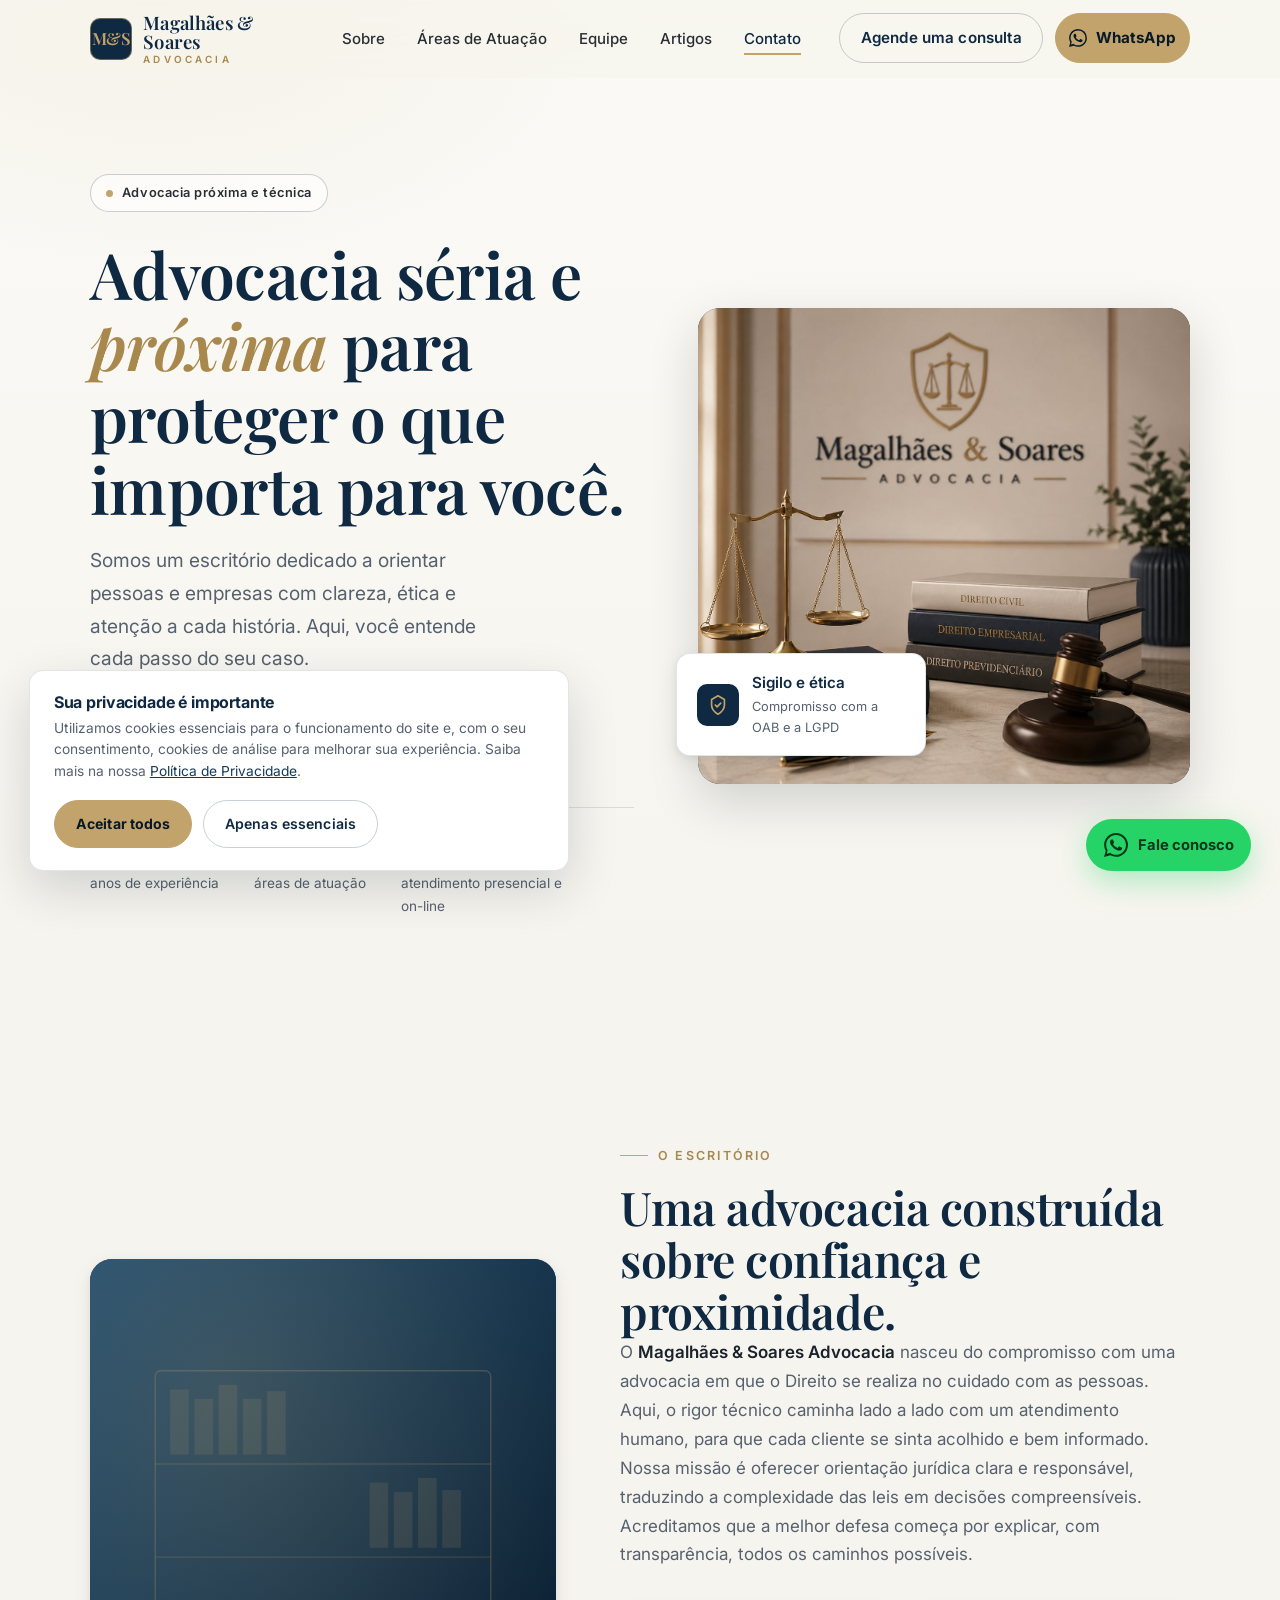
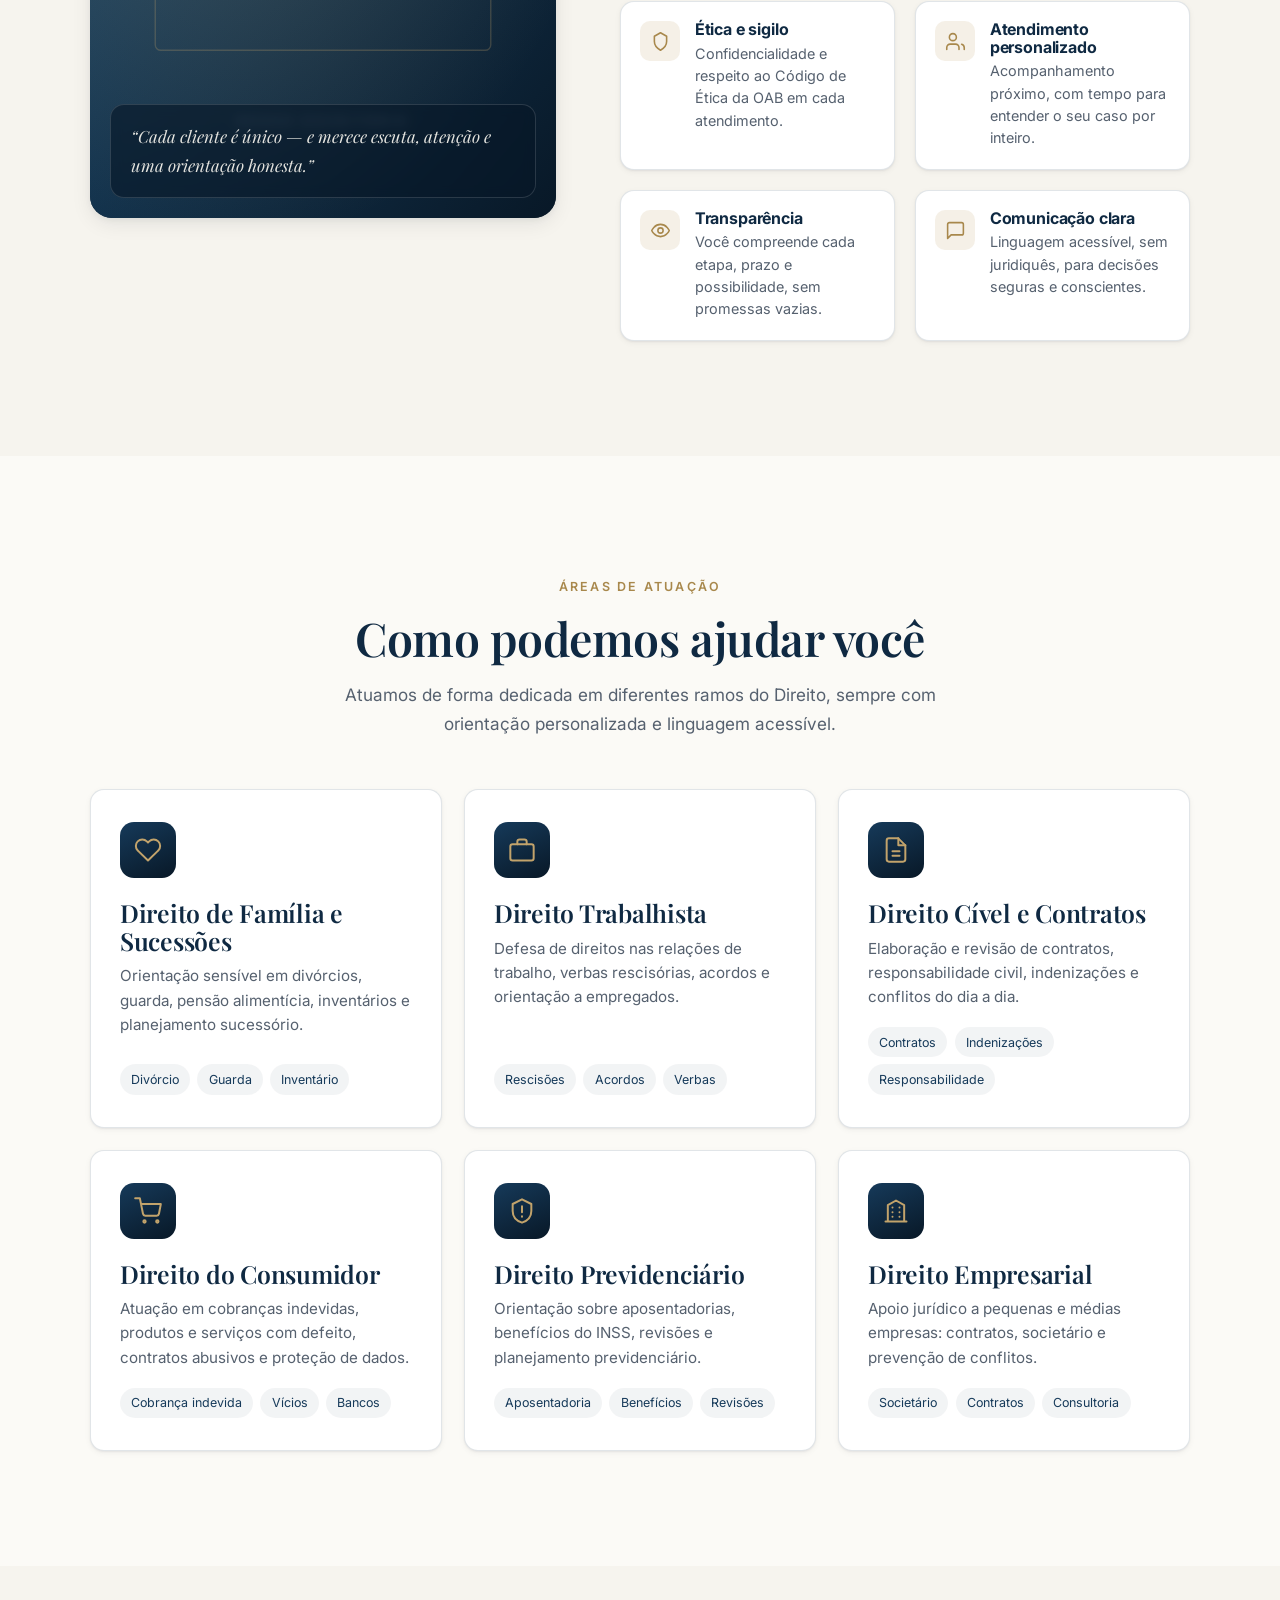
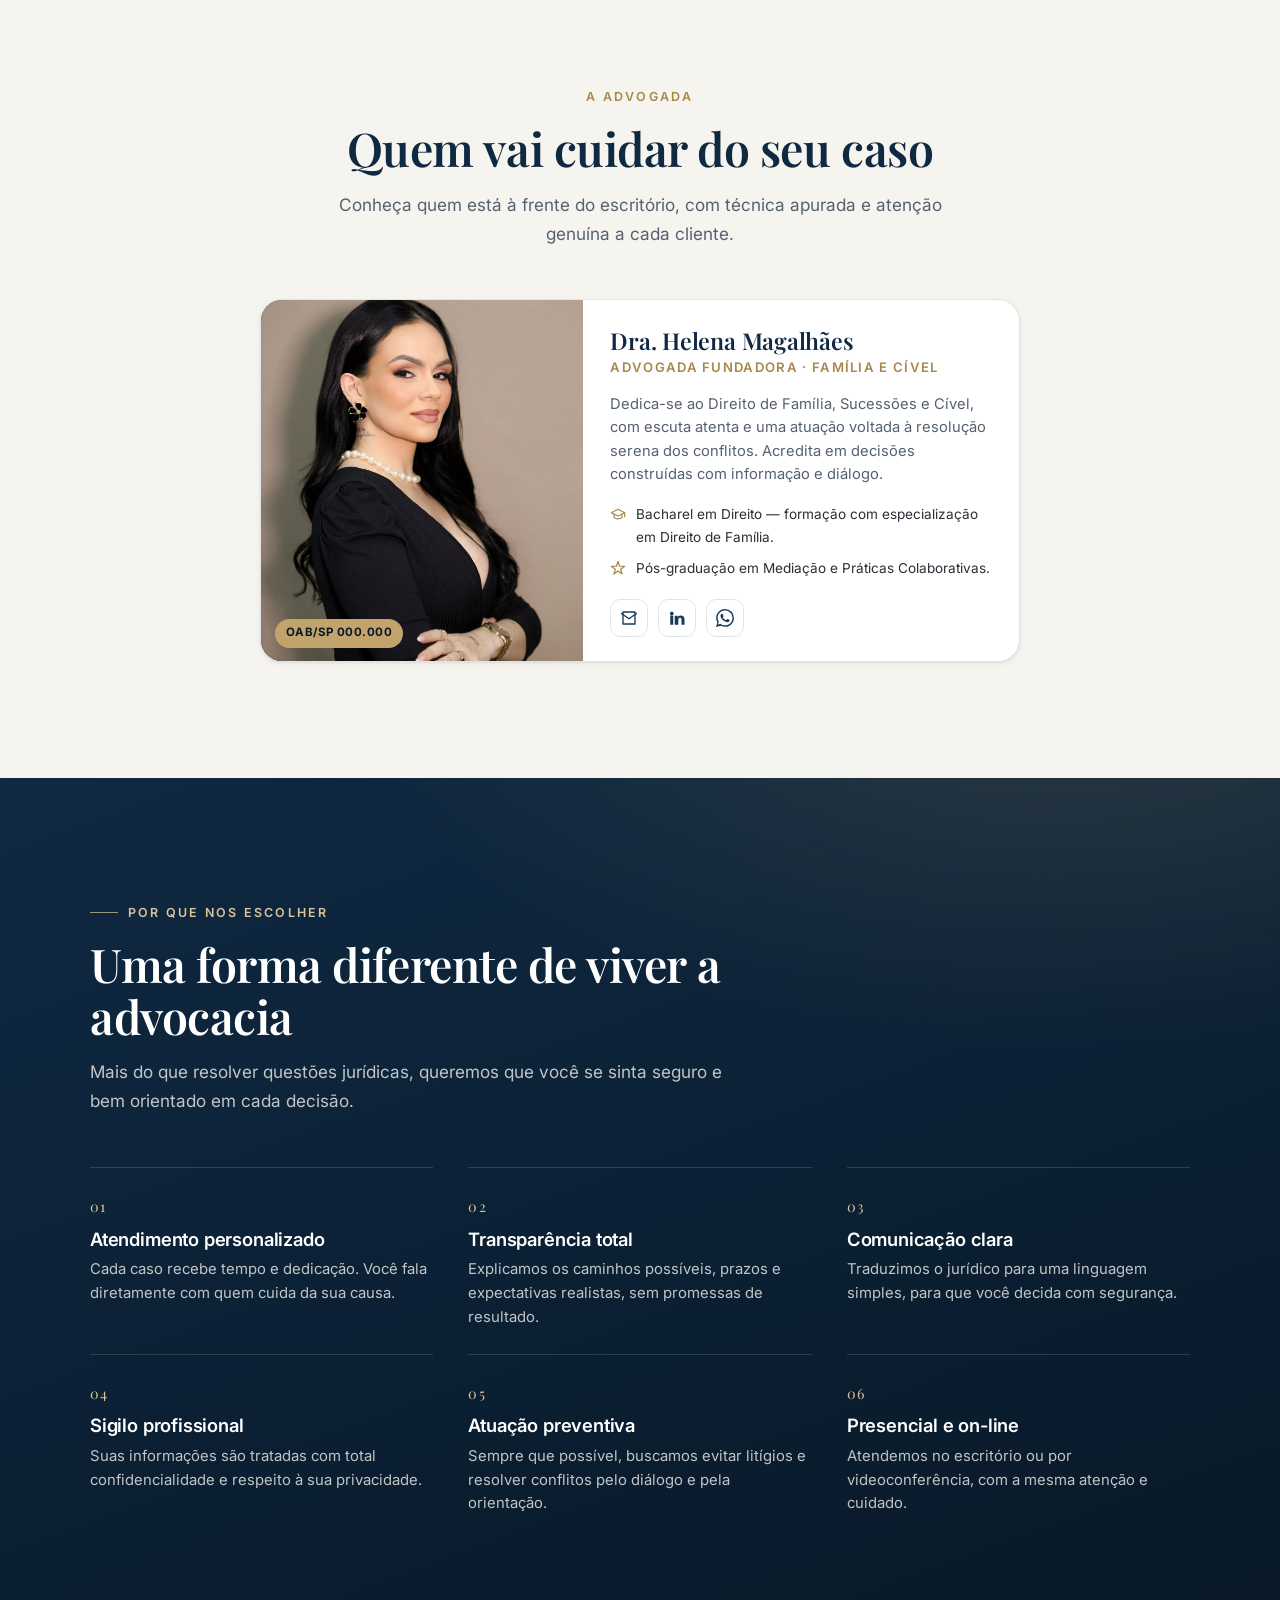
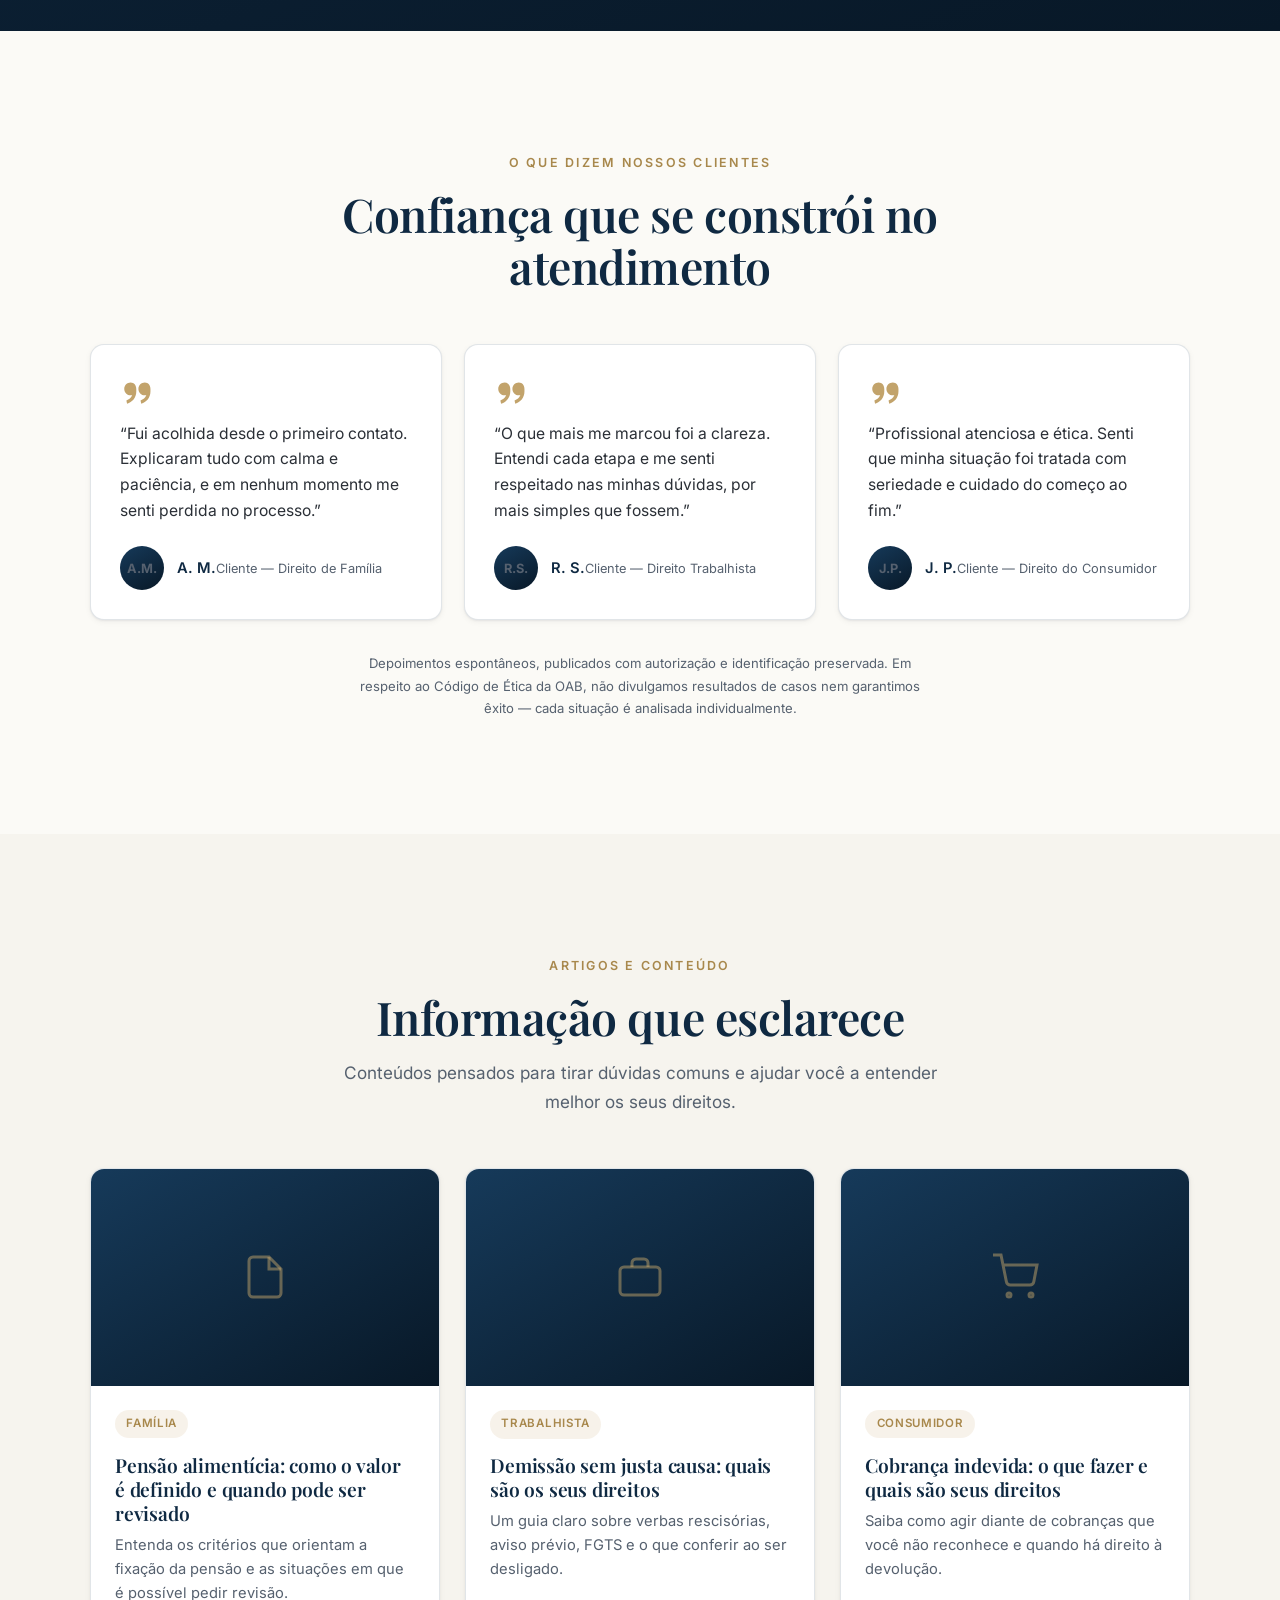
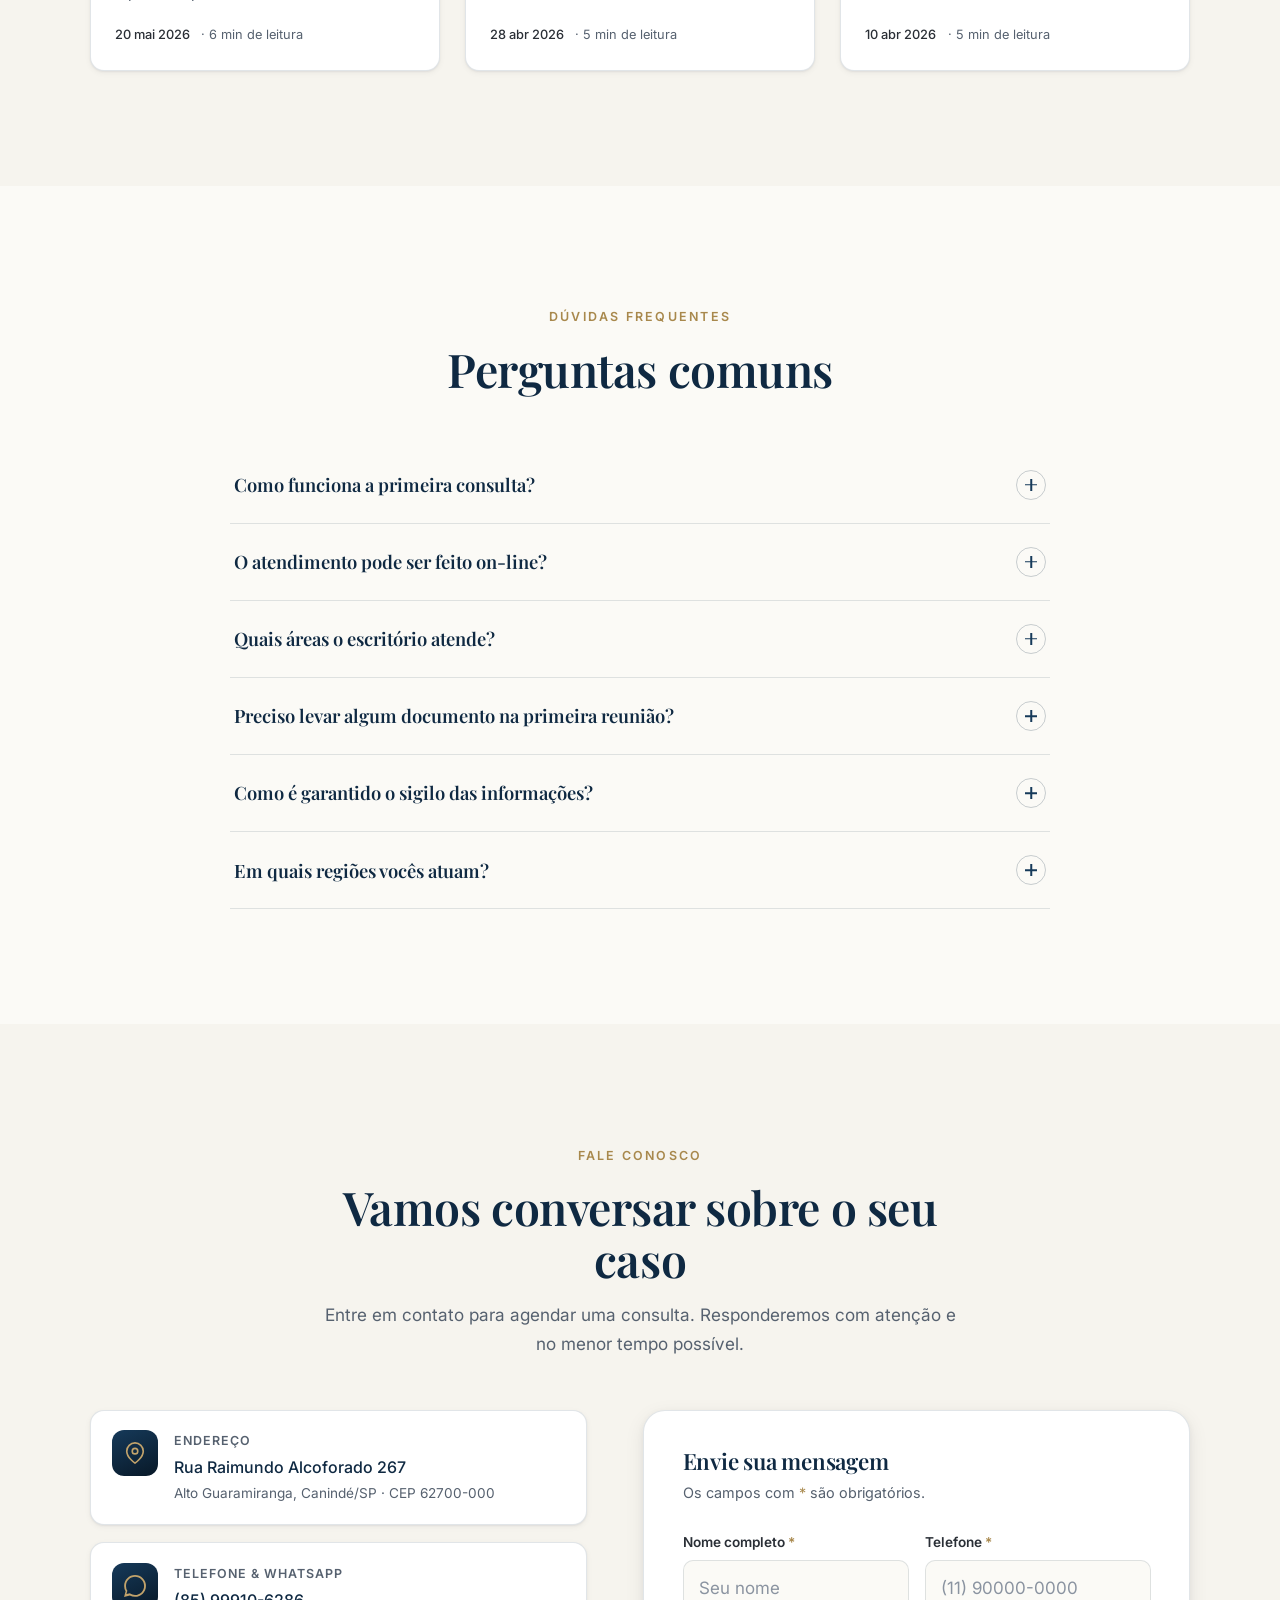
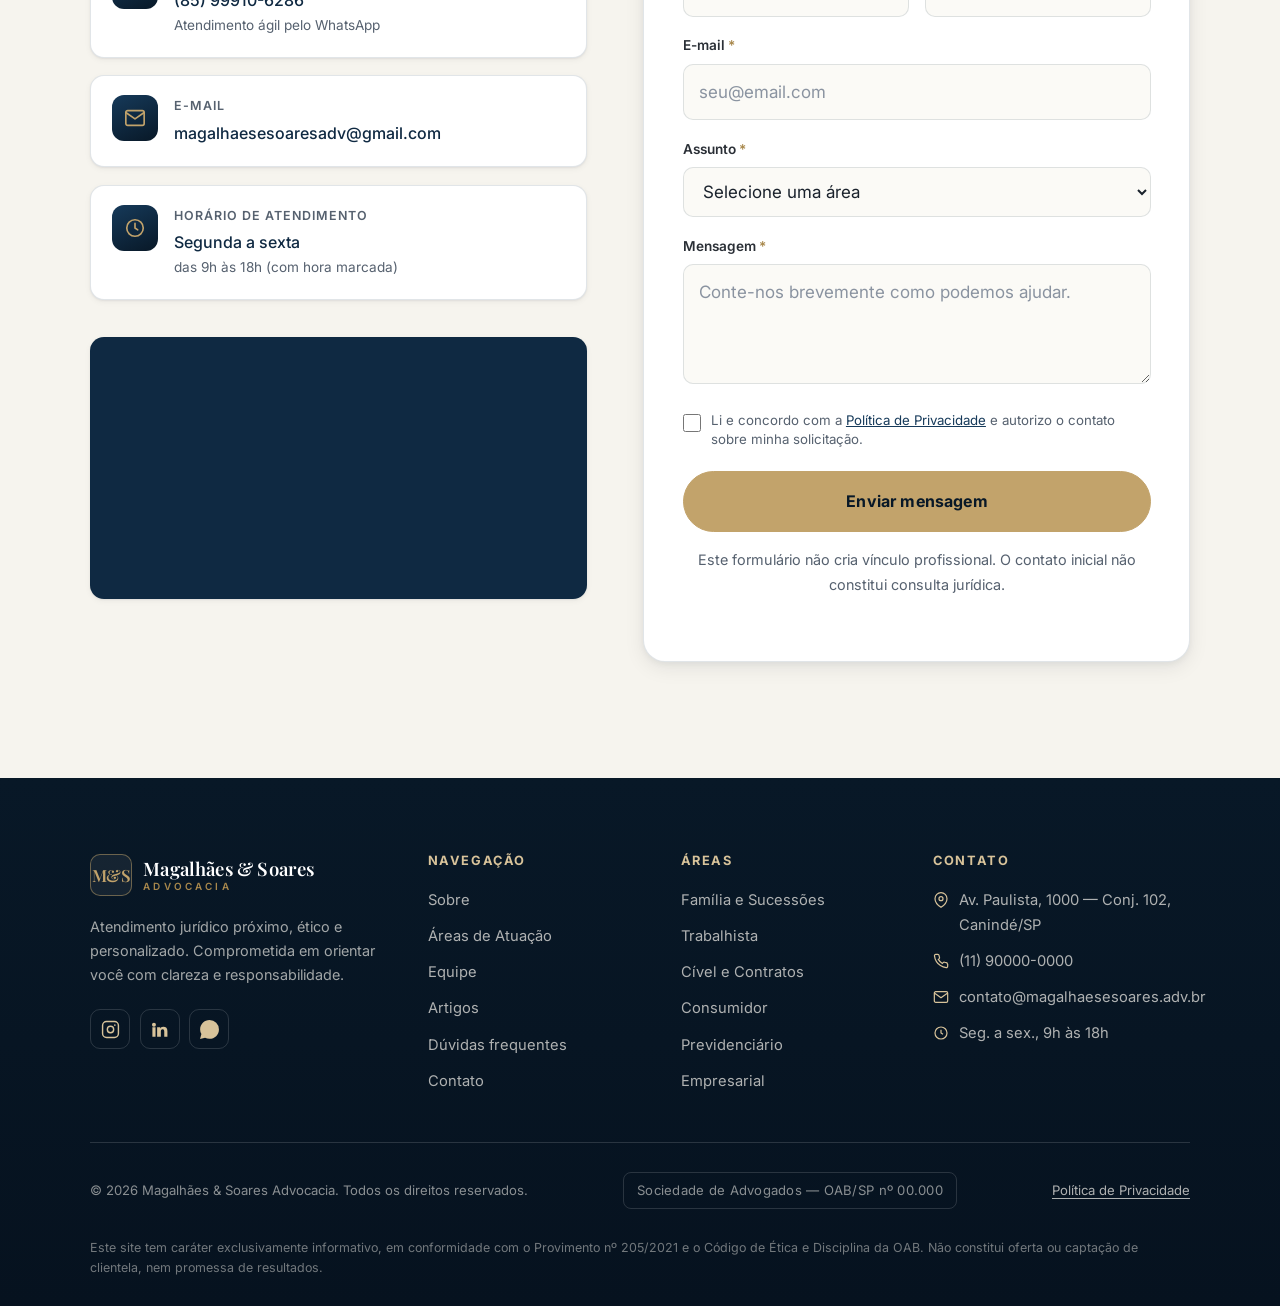
==== commit 4212b4ff: "fixes endereços" ====
--- a/index.html
+++ b/index.html
@@ -6,9 +6,9 @@
   <meta name="theme-color" content="#0F2942" />
 
   <!-- ====================== SEO ====================== -->
-  <title>Magalhães &amp; Soares Advocacia | Advogadas em São Paulo</title>
-  <meta name="description" content="Magalhães & Soares Advocacia: escritório com atendimento próximo, ético e personalizado em São Paulo. Atuação em Direito de Família, Trabalhista, Cível, do Consumidor, Previdenciário e Empresarial. Agende uma consulta." />
-  <meta name="keywords" content="advogada em São Paulo, escritório de advocacia, advogada de família São Paulo, advogada trabalhista, advogada cível, advogada previdenciária, consultoria jurídica" />
+  <title>Magalhães &amp; Soares Advocacia | Advogadas em Canindé</title>
+  <meta name="description" content="Magalhães & Soares Advocacia: escritório com atendimento próximo, ético e personalizado em Canindé. Atuação em Direito de Família, Trabalhista, Cível, do Consumidor, Previdenciário e Empresarial. Agende uma consulta." />
+  <meta name="keywords" content="advogada em Canindé, escritório de advocacia, advogada de família Canindé, advogada trabalhista, advogada cível, advogada previdenciária, consultoria jurídica" />
   <meta name="author" content="Magalhães & Soares Advocacia" />
   <meta name="robots" content="index, follow" />
   <link rel="canonical" href="https://www.magalhaesesoares.adv.br/" />
@@ -17,13 +17,13 @@
   <meta property="og:type" content="website" />
   <meta property="og:locale" content="pt_BR" />
   <meta property="og:site_name" content="Magalhães & Soares Advocacia" />
-  <meta property="og:title" content="Magalhães & Soares Advocacia | Advogadas em São Paulo" />
+  <meta property="og:title" content="Magalhães & Soares Advocacia | Advogadas em Canindé" />
   <meta property="og:description" content="Atendimento jurídico próximo, ético e personalizado. Áreas de Família, Trabalhista, Cível, Consumidor, Previdenciário e Empresarial." />
   <meta property="og:url" content="https://www.magalhaesesoares.adv.br/" />
   <meta property="og:image" content="https://www.magalhaesesoares.adv.br/assets/hero-institucional.jpg" />
   <meta name="twitter:card" content="summary_large_image" />
   <meta name="twitter:title" content="Magalhães & Soares Advocacia" />
-  <meta name="twitter:description" content="Atendimento jurídico próximo, ético e personalizado em São Paulo." />
+  <meta name="twitter:description" content="Atendimento jurídico próximo, ético e personalizado em Canindé." />
   <meta name="twitter:image" content="https://www.magalhaesesoares.adv.br/assets/hero-institucional.jpg" />
 
   <!-- Ícones -->
@@ -50,11 +50,11 @@
     "telephone": "+55-11-90000-0000",
     "email": "contato@magalhaesesoares.adv.br",
     "priceRange": "$$",
-    "areaServed": "São Paulo e região",
+    "areaServed": "Canindé e região",
     "address": {
       "@type": "PostalAddress",
       "streetAddress": "Av. Paulista, 1000 — Conj. 102",
-      "addressLocality": "São Paulo",
+      "addressLocality": "Canindé",
       "addressRegion": "SP",
       "postalCode": "01310-100",
       "addressCountry": "BR"
@@ -528,7 +528,7 @@
               <span class="faq-item__icon" aria-hidden="true"></span>
             </button>
             <div class="faq-item__a" id="faq-6" role="region" aria-labelledby="faq-q6" hidden>
-              <div class="faq-item__a-inner"><p>O escritório está sediado em São Paulo/SP e atende clientes da capital e região metropolitana presencialmente. Para outras localidades, oferecemos atendimento on-line.</p></div>
+              <div class="faq-item__a-inner"><p>O escritório está sediado em Canindé/SP e atende clientes da capital e região metropolitana presencialmente. Para outras localidades, oferecemos atendimento on-line.</p></div>
             </div>
           </div>
         </div>
@@ -548,17 +548,17 @@
           <div class="contact__info reveal">
             <a class="contact-item" href="https://www.google.com/maps/search/?api=1&query=Avenida+Paulista+1000+S%C3%A3o+Paulo" target="_blank" rel="noopener">
               <span class="icon" aria-hidden="true"><svg viewBox="0 0 24 24" fill="none" stroke="currentColor" stroke-width="1.8" stroke-linecap="round" stroke-linejoin="round"><path d="M21 10c0 7-9 13-9 13s-9-6-9-13a9 9 0 0118 0z"/><circle cx="12" cy="10" r="3"/></svg></span>
-              <div><dt>Endereço</dt><dd>Av. Paulista, 1000 — Conj. 102<small>Bela Vista, São Paulo/SP · CEP 01310-100</small></dd></div>
+              <div><dt>Endereço</dt><dd>Rua Raimundo Alcoforado 267<small>Alto Guaramiranga, Canindé/SP · CEP 62700-000</small></dd></div>
             </a>
 
             <a class="contact-item" data-whatsapp href="#">
               <span class="icon" aria-hidden="true"><svg viewBox="0 0 24 24" fill="currentColor"><path d="M.057 24l1.687-6.163a11.867 11.867 0 01-1.587-5.946C.16 5.335 5.495 0 12.05 0a11.82 11.82 0 018.413 3.488 11.82 11.82 0 013.48 8.414c-.003 6.557-5.338 11.892-11.893 11.892a11.9 11.9 0 01-5.688-1.448L.057 24zm6.597-3.807c1.676.995 3.276 1.591 5.392 1.592 5.448 0 9.886-4.434 9.889-9.885.002-5.462-4.415-9.89-9.881-9.892-5.452 0-9.887 4.434-9.889 9.884a9.86 9.86 0 001.516 5.26l-.999 3.648 3.972-1.027z"/></svg></span>
-              <div><dt>Telefone &amp; WhatsApp</dt><dd>(11) 90000-0000<small>Atendimento ágil pelo WhatsApp</small></dd></div>
+              <div><dt>Telefone &amp; WhatsApp</dt><dd>(85) 99910-6286<small>Atendimento ágil pelo WhatsApp</small></dd></div>
             </a>
 
-            <a class="contact-item" href="mailto:contato@magalhaesesoares.adv.br">
+            <a class="contact-item" href="mailto:magalhaesesoaresadv@gmail.com">
               <span class="icon" aria-hidden="true"><svg viewBox="0 0 24 24" fill="none" stroke="currentColor" stroke-width="1.8" stroke-linecap="round" stroke-linejoin="round"><rect x="2" y="4" width="20" height="16" rx="2"/><path d="M22 6l-10 7L2 6"/></svg></span>
-              <div><dt>E-mail</dt><dd>contato@magalhaesesoares.adv.br</dd></div>
+              <div><dt>E-mail</dt><dd>magalhaesesoaresadv@gmail.com</dd></div>
             </a>
 
             <div class="contact-item">
@@ -692,7 +692,7 @@
         <div class="footer__col">
           <h4>Contato</h4>
           <ul>
-            <li class="with-icon"><svg viewBox="0 0 24 24" fill="none" stroke="currentColor" stroke-width="1.8"><path d="M21 10c0 7-9 13-9 13s-9-6-9-13a9 9 0 0118 0z"/><circle cx="12" cy="10" r="3"/></svg> Av. Paulista, 1000 — Conj. 102, São Paulo/SP</li>
+            <li class="with-icon"><svg viewBox="0 0 24 24" fill="none" stroke="currentColor" stroke-width="1.8"><path d="M21 10c0 7-9 13-9 13s-9-6-9-13a9 9 0 0118 0z"/><circle cx="12" cy="10" r="3"/></svg> Av. Paulista, 1000 — Conj. 102, Canindé/SP</li>
             <li class="with-icon"><svg viewBox="0 0 24 24" fill="none" stroke="currentColor" stroke-width="1.8"><path d="M22 16.9v3a2 2 0 01-2.2 2 19.8 19.8 0 01-8.6-3 19.5 19.5 0 01-6-6 19.8 19.8 0 01-3-8.6A2 2 0 014.1 2h3a2 2 0 012 1.7c.1.9.3 1.8.6 2.6a2 2 0 01-.4 2.1L8 9.6a16 16 0 006 6l1.2-1.2a2 2 0 012.1-.5c.8.3 1.7.5 2.6.6a2 2 0 011.7 2z"/></svg> <a href="tel:+5511900000000">(11) 90000-0000</a></li>
             <li class="with-icon"><svg viewBox="0 0 24 24" fill="none" stroke="currentColor" stroke-width="1.8"><rect x="2" y="4" width="20" height="16" rx="2"/><path d="M22 6l-10 7L2 6"/></svg> <a href="mailto:contato@magalhaesesoares.adv.br">contato@magalhaesesoares.adv.br</a></li>
             <li class="with-icon"><svg viewBox="0 0 24 24" fill="none" stroke="currentColor" stroke-width="1.8"><circle cx="12" cy="12" r="9"/><path d="M12 7v5l3 2"/></svg> Seg. a sex., 9h às 18h</li>
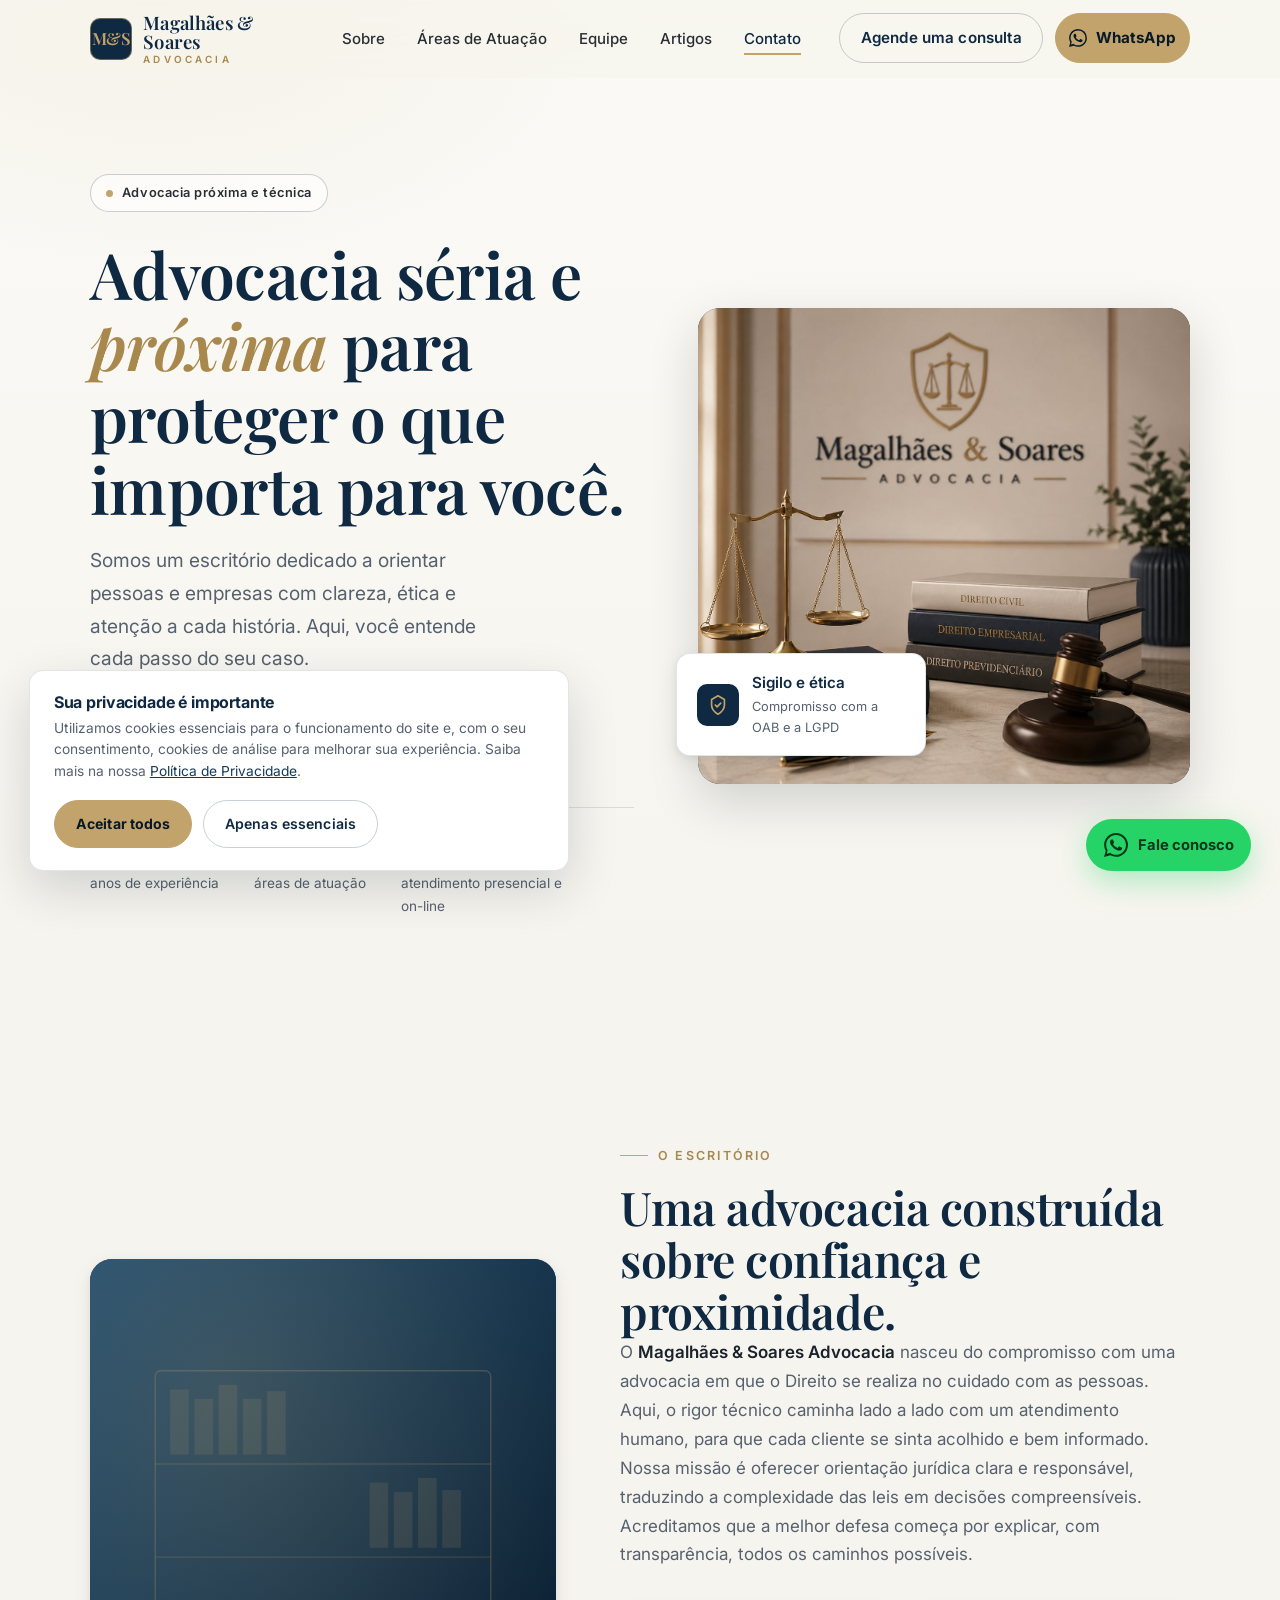
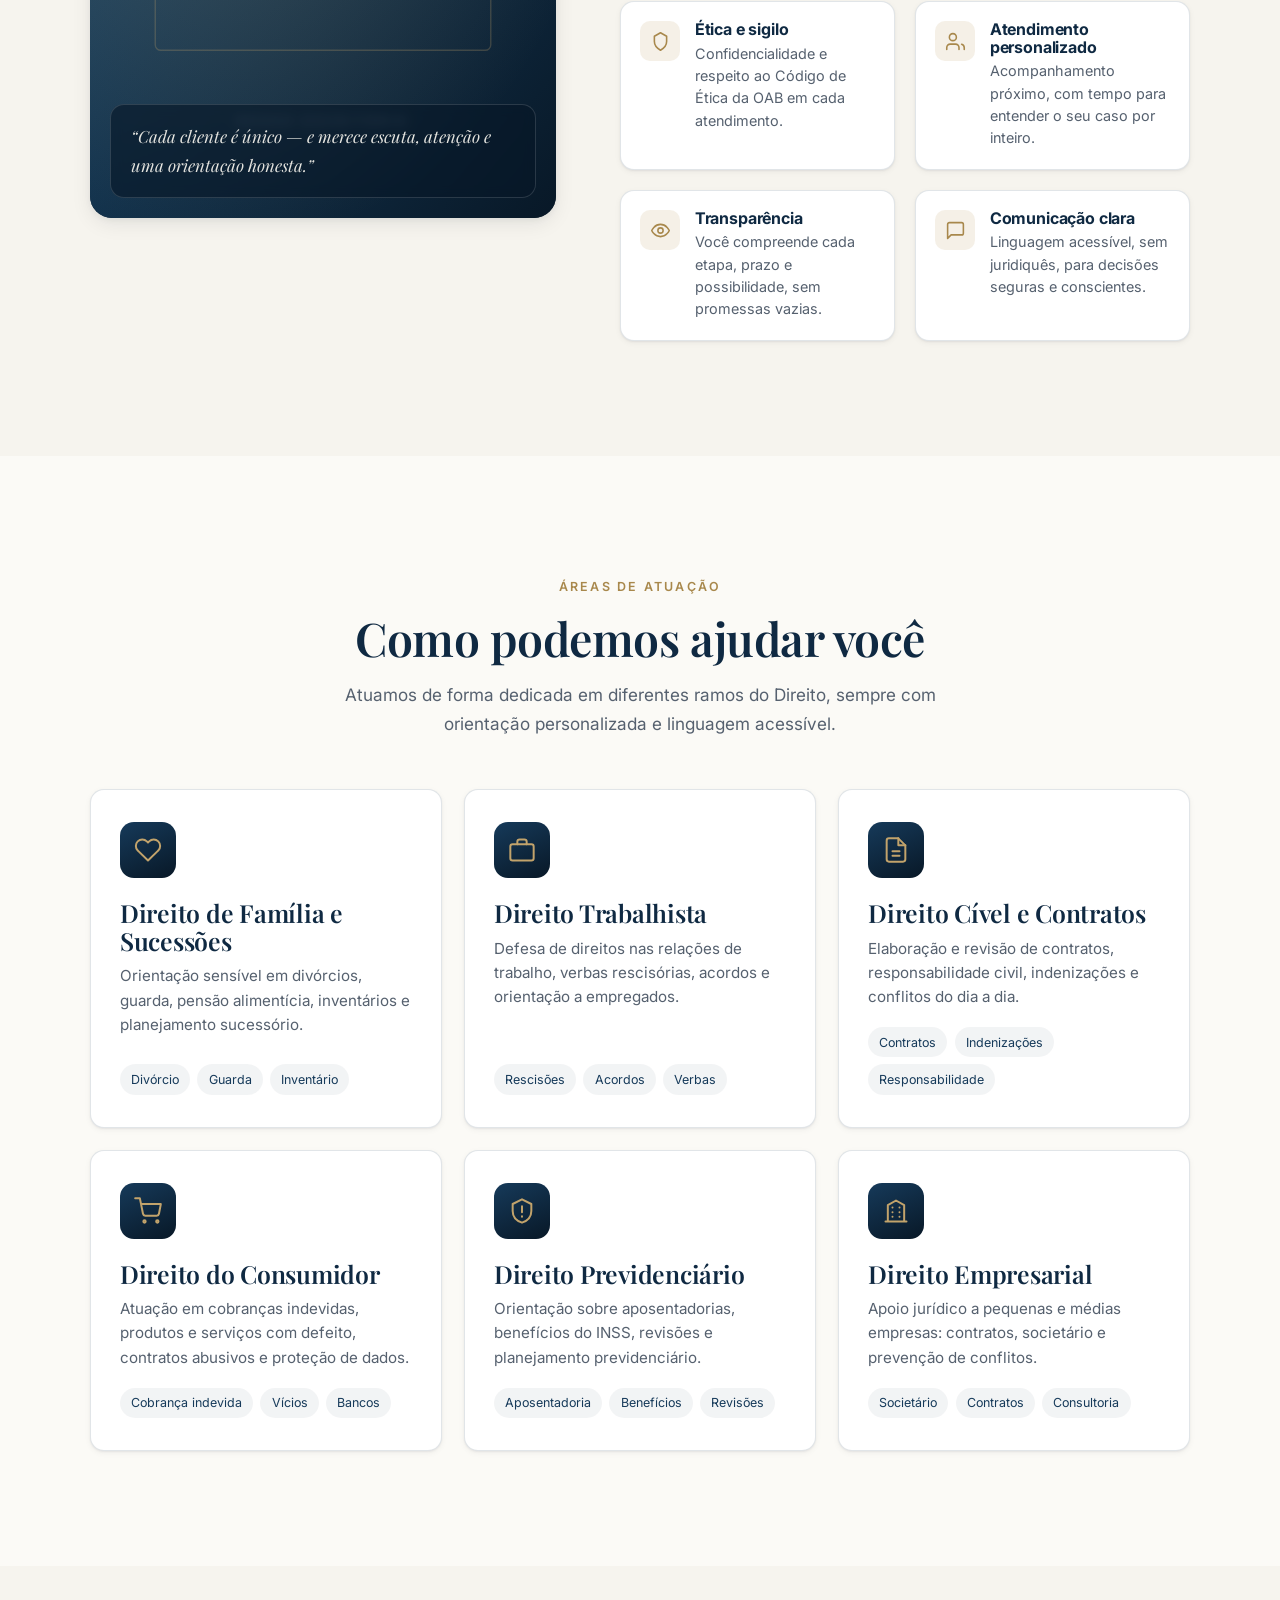
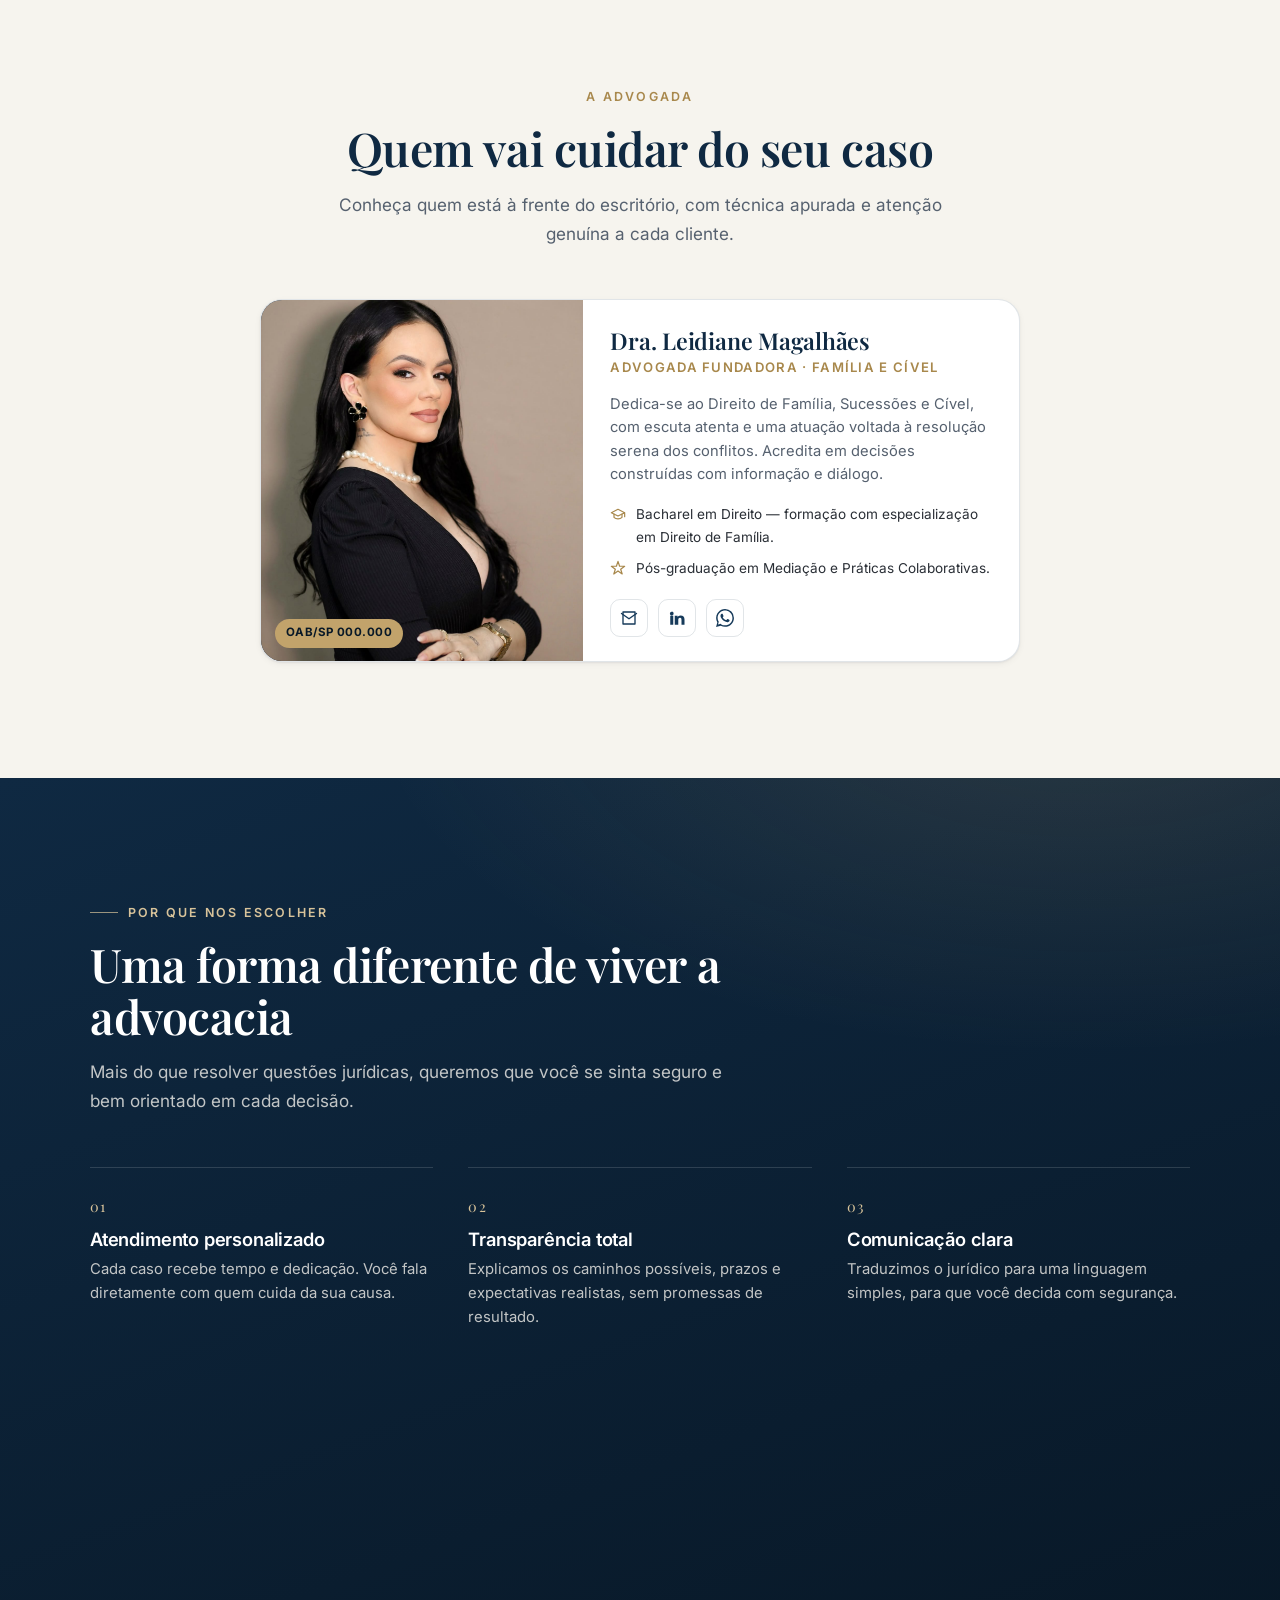
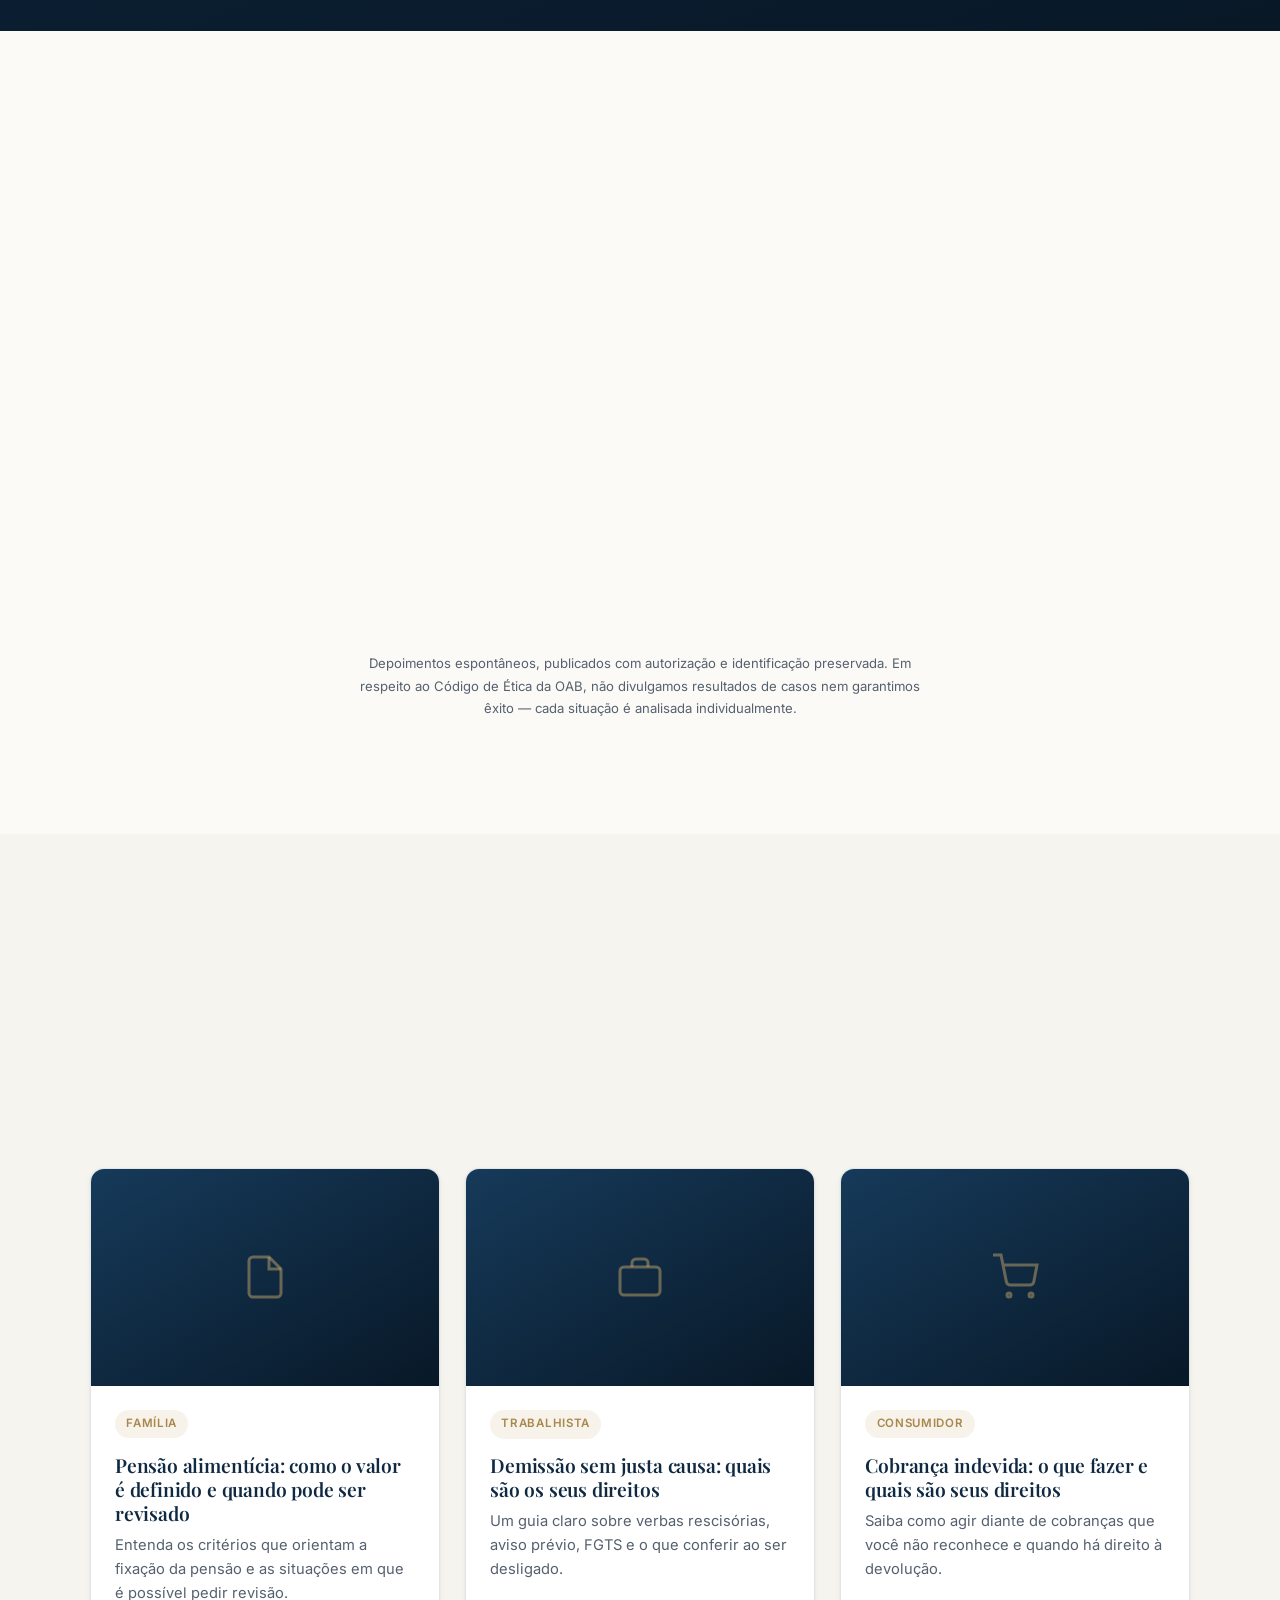
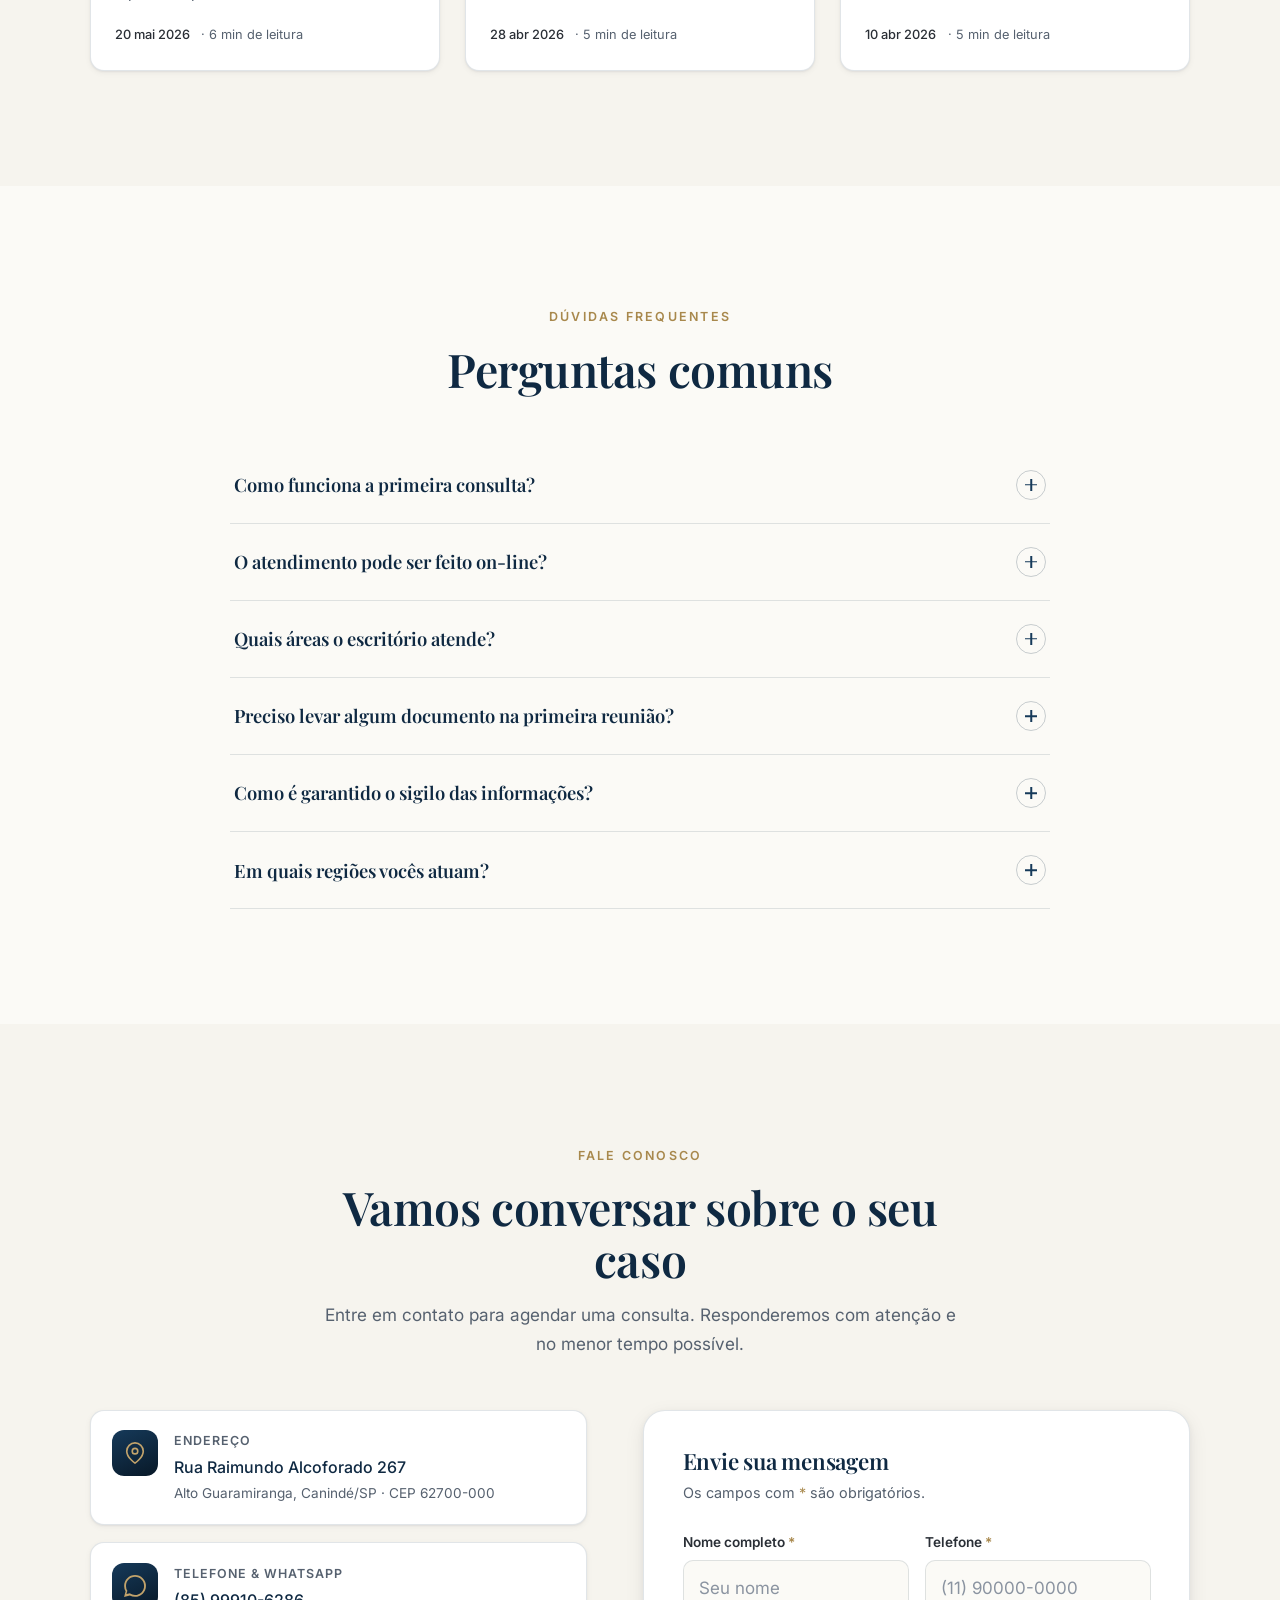
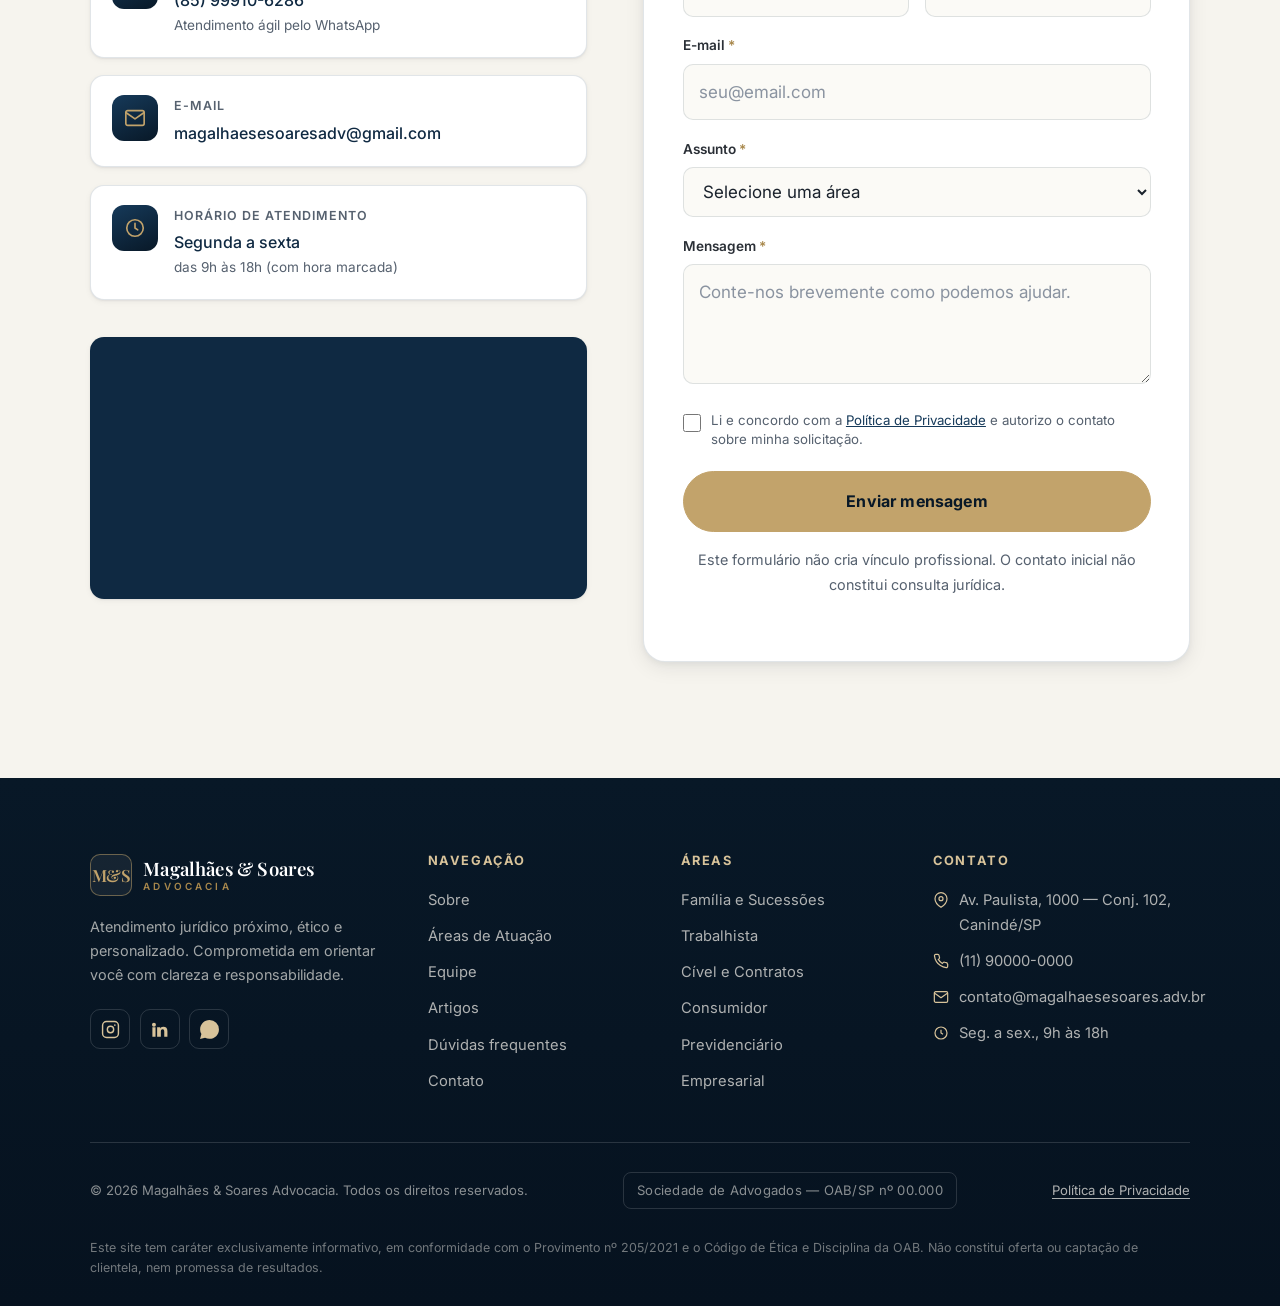
==== commit aa999f4c: "fix nome" ====
--- a/index.html
+++ b/index.html
@@ -66,7 +66,7 @@
       "closes": "18:00"
     }],
     "founder": {
-      "@type": "Person", "name": "Helena Magalhães", "jobTitle": "Advogada", "identifier": "OAB/SP 000.000"
+      "@type": "Person", "name": "Leidiane Magalhães", "jobTitle": "Advogada", "identifier": "OAB/SP 000.000"
     },
     "sameAs": [
       "https://www.instagram.com/",
@@ -301,11 +301,11 @@
           <!-- Advogada (sócia-fundadora). A segunda advogada será incluída assim que obtiver a inscrição na OAB. -->
           <article class="lawyer reveal">
             <div class="lawyer__photo">
-              <img src="assets/advogada-magalhaes.jpg" alt="Retrato profissional da Dra. Helena Magalhães" width="1238" height="1600" loading="lazy" />
+              <img src="assets/advogada-magalhaes.jpg" alt="Retrato profissional da Dra. Leidiane Magalhães" width="1238" height="1600" loading="lazy" />
               <span class="lawyer__oab">OAB/SP 000.000</span>
             </div>
             <div class="lawyer__body">
-              <h3 class="lawyer__name">Dra. Helena Magalhães</h3>
+              <h3 class="lawyer__name">Dra. Leidiane Magalhães</h3>
               <span class="lawyer__role">Advogada fundadora · Família e Cível</span>
               <p>
                 Dedica-se ao Direito de Família, Sucessões e Cível, com escuta atenta e uma atuação voltada
@@ -316,8 +316,8 @@
                 <li><svg viewBox="0 0 24 24" fill="none" stroke="currentColor" stroke-width="1.8" stroke-linecap="round" stroke-linejoin="round"><path d="M12 2l2.4 7.4H22l-6 4.5 2.3 7.1-6.3-4.6L5.7 21 8 13.9 2 9.4h7.6z"/></svg> Pós-graduação em Mediação e Práticas Colaborativas.</li>
               </ul>
               <div class="lawyer__links">
-                <a href="#contato" aria-label="Falar com a Dra. Helena Magalhães"><svg viewBox="0 0 24 24" fill="none" stroke="currentColor" stroke-width="1.8" stroke-linecap="round" stroke-linejoin="round"><path d="M4 4h16v16H4z" fill="none"/><path d="M22 6l-10 7L2 6"/></svg></a>
-                <a href="https://www.linkedin.com/" target="_blank" rel="noopener" aria-label="LinkedIn da Dra. Helena Magalhães"><svg viewBox="0 0 24 24" fill="currentColor"><path d="M4.98 3.5A2.5 2.5 0 002.5 6 2.5 2.5 0 005 8.5 2.5 2.5 0 007.5 6 2.5 2.5 0 004.98 3.5zM3 9h4v12H3zM9 9h3.8v1.7h.05c.53-1 1.83-2.05 3.77-2.05C20.4 8.65 22 10.6 22 14.1V21h-4v-6.1c0-1.45-.03-3.3-2-3.3-2 0-2.3 1.57-2.3 3.2V21H9z"/></svg></a>
+                <a href="#contato" aria-label="Falar com a Dra. Leidiane Magalhães"><svg viewBox="0 0 24 24" fill="none" stroke="currentColor" stroke-width="1.8" stroke-linecap="round" stroke-linejoin="round"><path d="M4 4h16v16H4z" fill="none"/><path d="M22 6l-10 7L2 6"/></svg></a>
+                <a href="https://www.linkedin.com/" target="_blank" rel="noopener" aria-label="LinkedIn da Dra. Leidiane Magalhães"><svg viewBox="0 0 24 24" fill="currentColor"><path d="M4.98 3.5A2.5 2.5 0 002.5 6 2.5 2.5 0 005 8.5 2.5 2.5 0 007.5 6 2.5 2.5 0 004.98 3.5zM3 9h4v12H3zM9 9h3.8v1.7h.05c.53-1 1.83-2.05 3.77-2.05C20.4 8.65 22 10.6 22 14.1V21h-4v-6.1c0-1.45-.03-3.3-2-3.3-2 0-2.3 1.57-2.3 3.2V21H9z"/></svg></a>
                 <a data-whatsapp href="#" aria-label="WhatsApp do escritório"><svg viewBox="0 0 24 24" fill="currentColor"><path d="M.057 24l1.687-6.163a11.867 11.867 0 01-1.587-5.946C.16 5.335 5.495 0 12.05 0a11.82 11.82 0 018.413 3.488 11.82 11.82 0 013.48 8.414c-.003 6.557-5.338 11.892-11.893 11.892a11.9 11.9 0 01-5.688-1.448L.057 24zm6.597-3.807c1.676.995 3.276 1.591 5.392 1.592 5.448 0 9.886-4.434 9.889-9.885.002-5.462-4.415-9.89-9.881-9.892-5.452 0-9.887 4.434-9.889 9.884a9.86 9.86 0 001.516 5.26l-.999 3.648 3.972-1.027zm11.387-5.464c-.074-.124-.272-.198-.57-.347-.297-.149-1.758-.868-2.031-.967-.272-.099-.47-.149-.669.149-.198.297-.768.967-.941 1.165-.173.198-.347.223-.644.074-.297-.149-1.255-.462-2.39-1.475-.883-.788-1.48-1.761-1.653-2.059-.173-.297-.018-.458.13-.606.134-.133.297-.347.446-.521.151-.172.2-.296.3-.495.099-.198.05-.372-.025-.521-.075-.148-.669-1.611-.916-2.206-.242-.579-.487-.501-.669-.51l-.57-.01c-.198 0-.52.074-.792.372s-1.04 1.016-1.04 2.479 1.065 2.876 1.213 3.074c.149.198 2.096 3.2 5.077 4.487.71.306 1.263.489 1.694.626.712.226 1.36.194 1.872.118.571-.085 1.758-.719 2.006-1.413.248-.694.248-1.289.173-1.413z"/></svg></a>
               </div>
             </div>
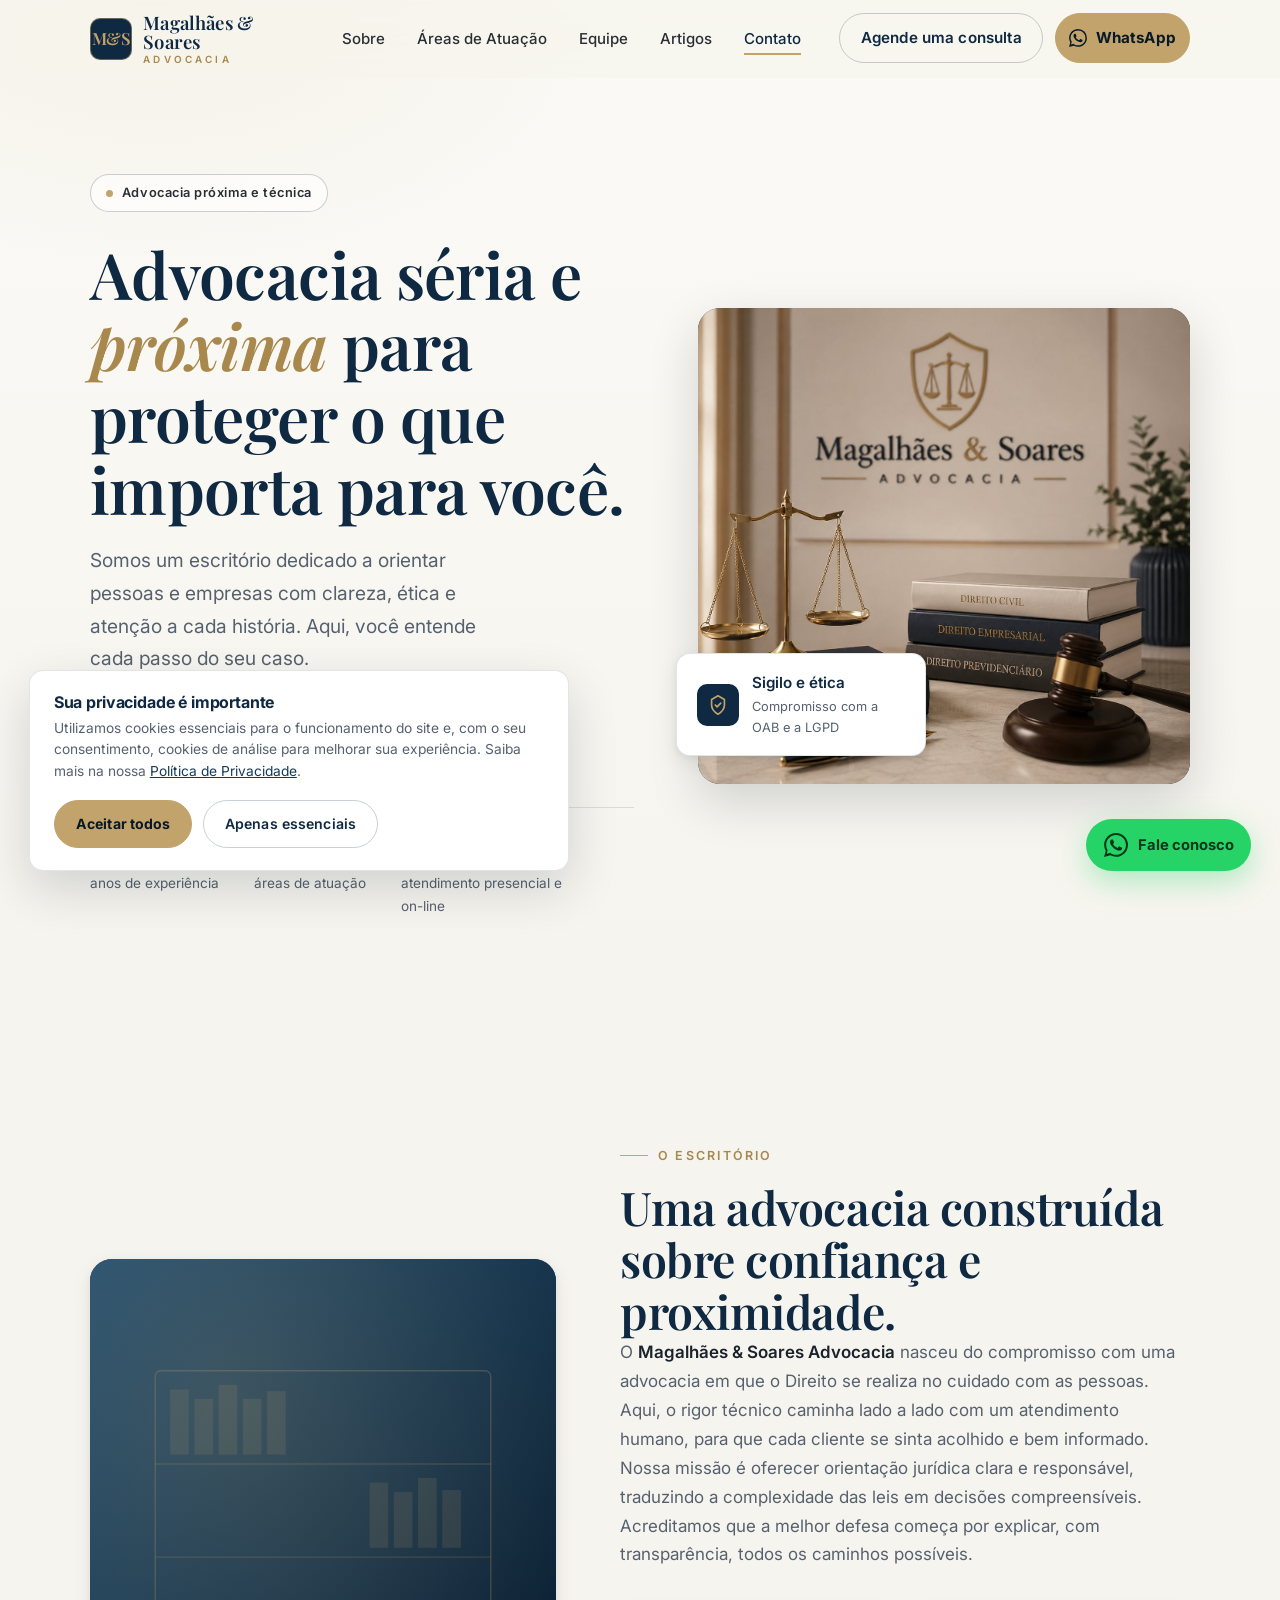
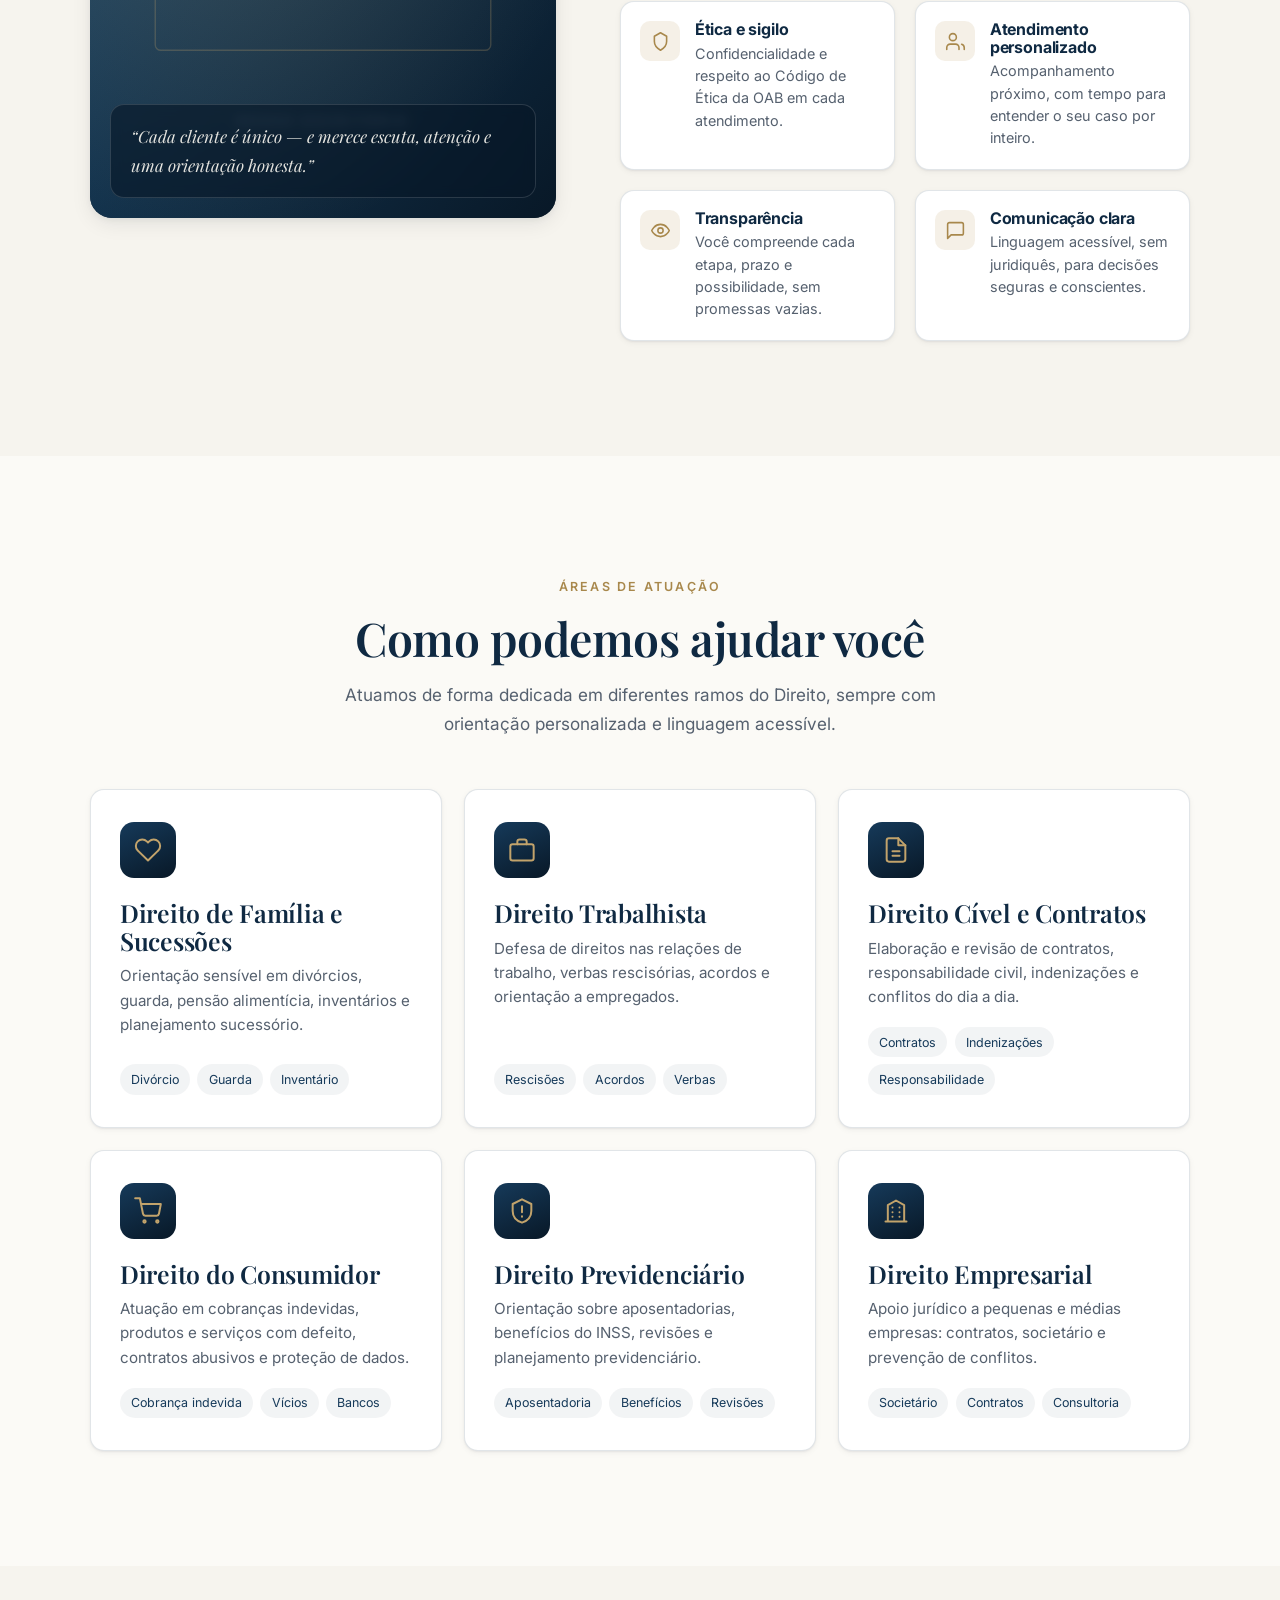
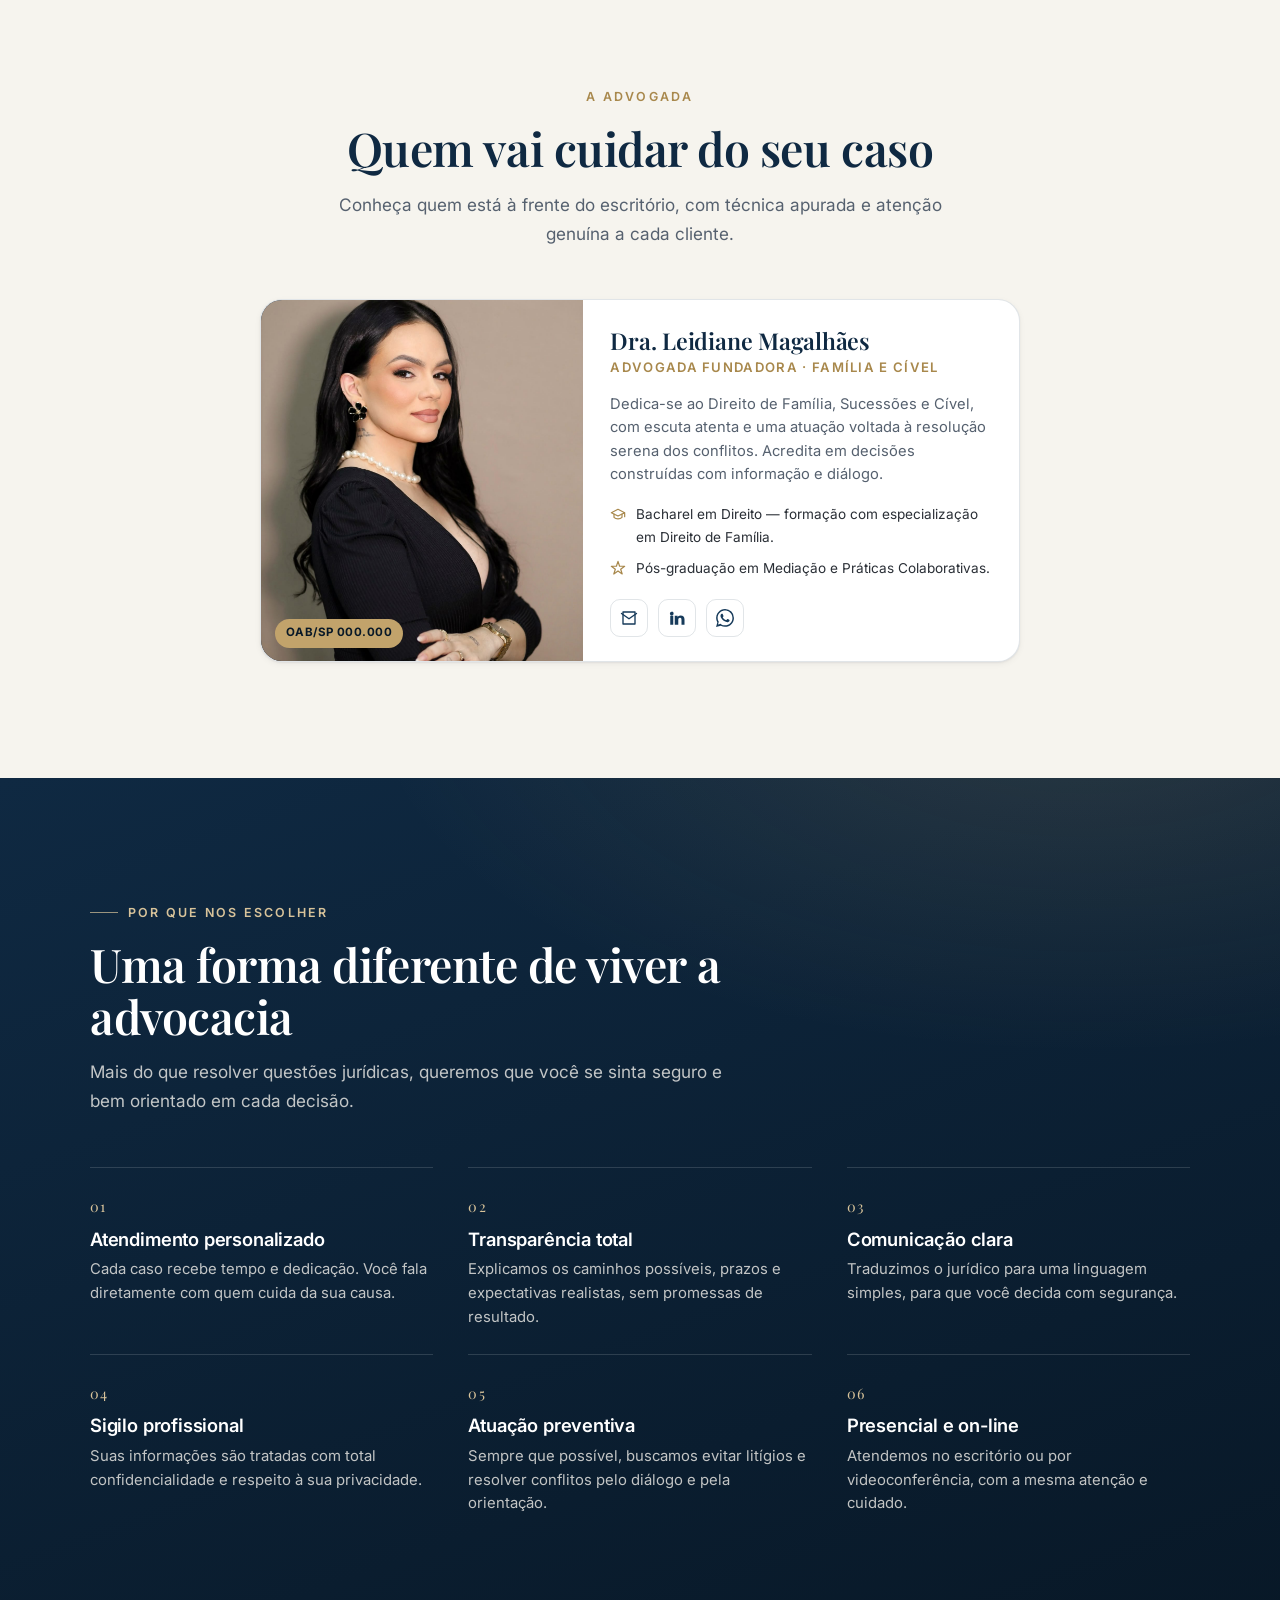
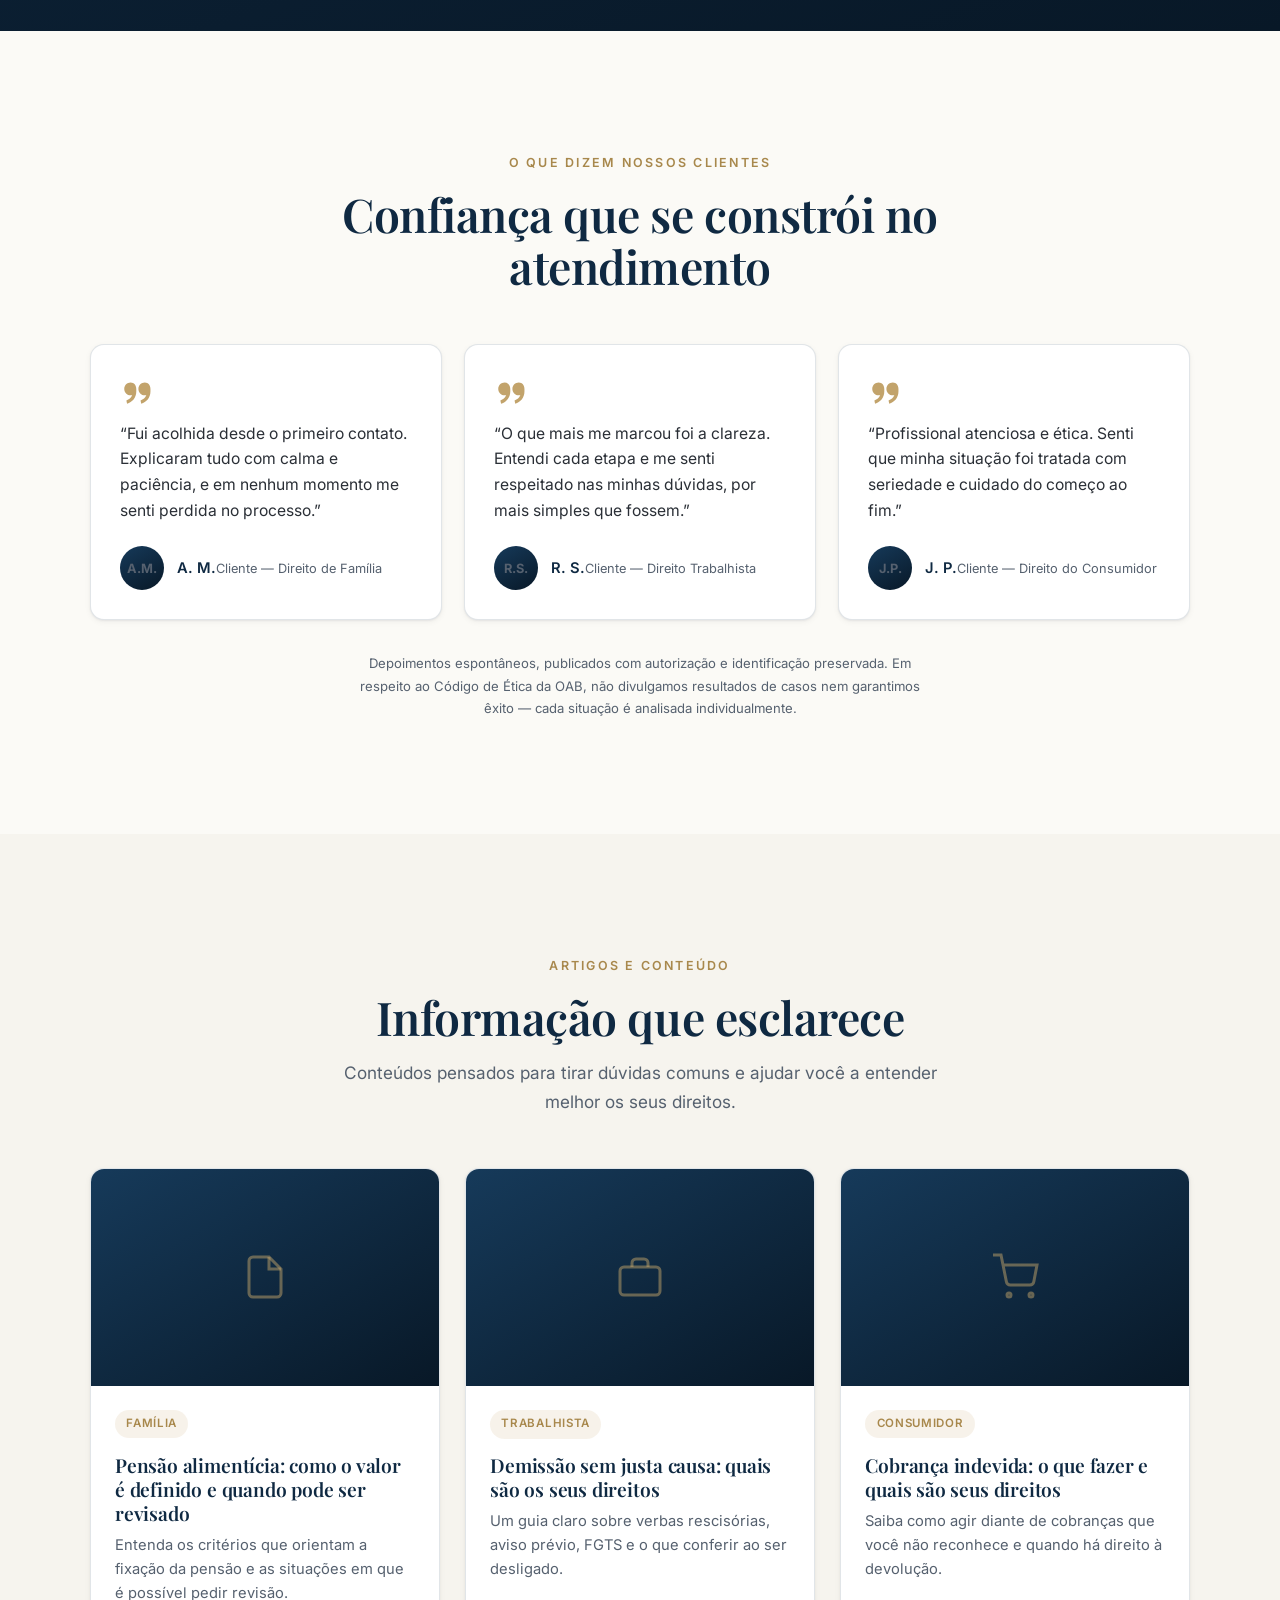
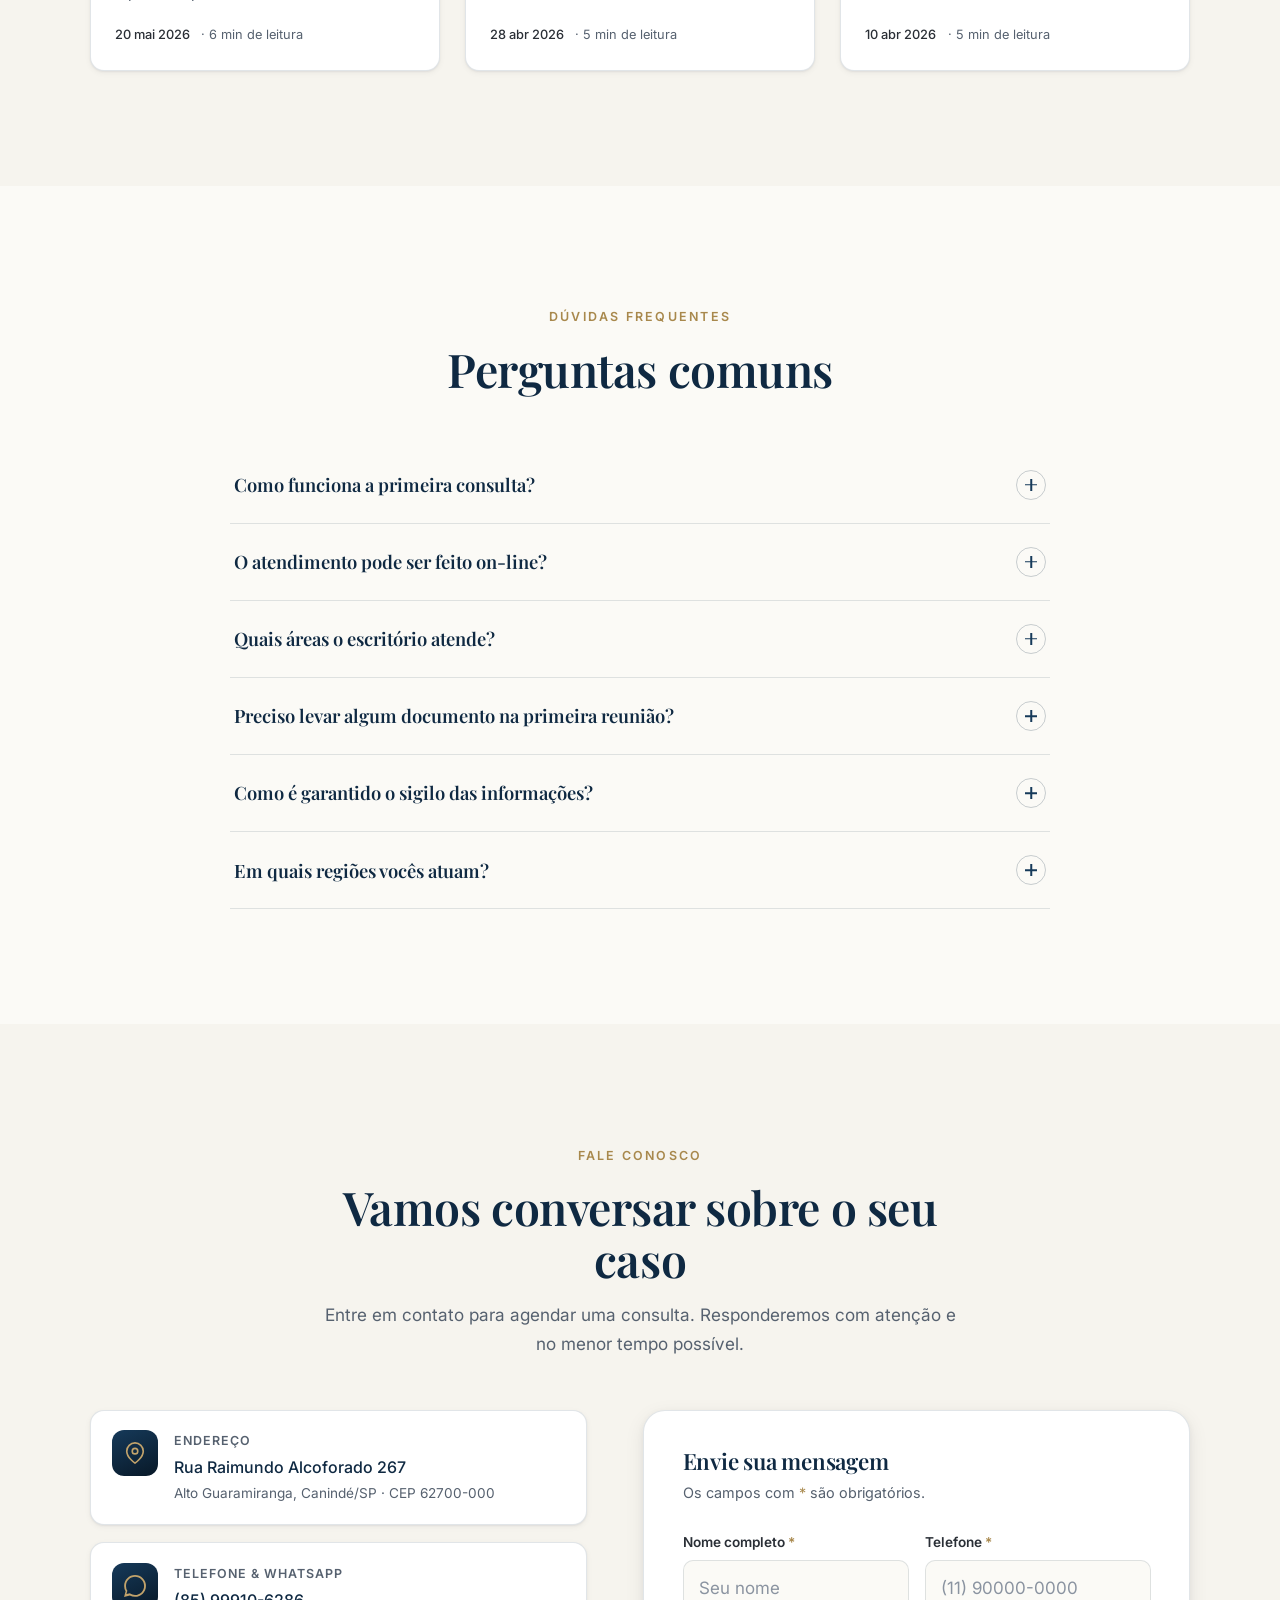
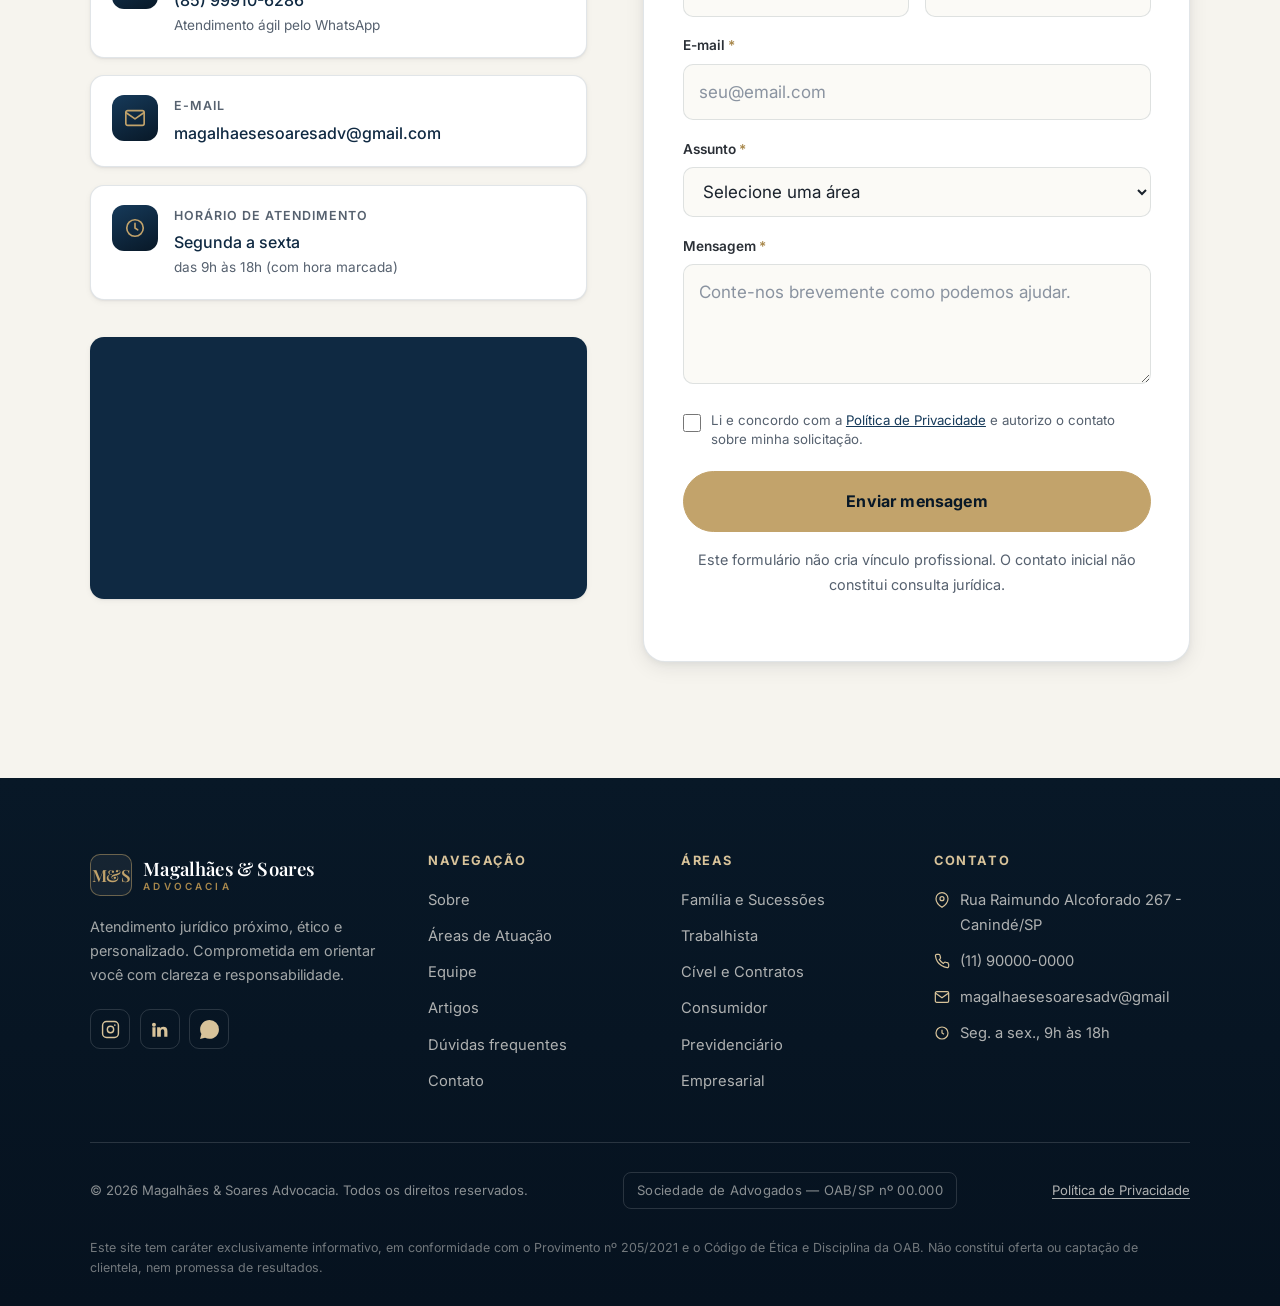
==== commit 6c41ed69: "fix endereço e email" ====
--- a/index.html
+++ b/index.html
@@ -48,15 +48,15 @@
     "image": "https://www.magalhaesesoares.adv.br/assets/hero-institucional.jpg",
     "logo": "https://www.magalhaesesoares.adv.br/assets/favicon.svg",
     "telephone": "+55-11-90000-0000",
-    "email": "contato@magalhaesesoares.adv.br",
+    "email": "magalhaesesoaresadv@gmail",
     "priceRange": "$$",
     "areaServed": "Canindé e região",
     "address": {
       "@type": "PostalAddress",
-      "streetAddress": "Av. Paulista, 1000 — Conj. 102",
+      "streetAddress": "Rua Raimundo Alcoforado - 267",
       "addressLocality": "Canindé",
-      "addressRegion": "SP",
-      "postalCode": "01310-100",
+      "addressRegion": "CE",
+      "postalCode": "62700-000",
       "addressCountry": "BR"
     },
     "openingHoursSpecification": [{
@@ -692,9 +692,9 @@
         <div class="footer__col">
           <h4>Contato</h4>
           <ul>
-            <li class="with-icon"><svg viewBox="0 0 24 24" fill="none" stroke="currentColor" stroke-width="1.8"><path d="M21 10c0 7-9 13-9 13s-9-6-9-13a9 9 0 0118 0z"/><circle cx="12" cy="10" r="3"/></svg> Av. Paulista, 1000 — Conj. 102, Canindé/SP</li>
+            <li class="with-icon"><svg viewBox="0 0 24 24" fill="none" stroke="currentColor" stroke-width="1.8"><path d="M21 10c0 7-9 13-9 13s-9-6-9-13a9 9 0 0118 0z"/><circle cx="12" cy="10" r="3"/></svg> Rua Raimundo Alcoforado 267 -  Canindé/SP</li>
             <li class="with-icon"><svg viewBox="0 0 24 24" fill="none" stroke="currentColor" stroke-width="1.8"><path d="M22 16.9v3a2 2 0 01-2.2 2 19.8 19.8 0 01-8.6-3 19.5 19.5 0 01-6-6 19.8 19.8 0 01-3-8.6A2 2 0 014.1 2h3a2 2 0 012 1.7c.1.9.3 1.8.6 2.6a2 2 0 01-.4 2.1L8 9.6a16 16 0 006 6l1.2-1.2a2 2 0 012.1-.5c.8.3 1.7.5 2.6.6a2 2 0 011.7 2z"/></svg> <a href="tel:+5511900000000">(11) 90000-0000</a></li>
-            <li class="with-icon"><svg viewBox="0 0 24 24" fill="none" stroke="currentColor" stroke-width="1.8"><rect x="2" y="4" width="20" height="16" rx="2"/><path d="M22 6l-10 7L2 6"/></svg> <a href="mailto:contato@magalhaesesoares.adv.br">contato@magalhaesesoares.adv.br</a></li>
+            <li class="with-icon"><svg viewBox="0 0 24 24" fill="none" stroke="currentColor" stroke-width="1.8"><rect x="2" y="4" width="20" height="16" rx="2"/><path d="M22 6l-10 7L2 6"/></svg> <a href="mailto:magalhaesesoaresadv@gmail">magalhaesesoaresadv@gmail</a></li>
             <li class="with-icon"><svg viewBox="0 0 24 24" fill="none" stroke="currentColor" stroke-width="1.8"><circle cx="12" cy="12" r="9"/><path d="M12 7v5l3 2"/></svg> Seg. a sex., 9h às 18h</li>
           </ul>
         </div>
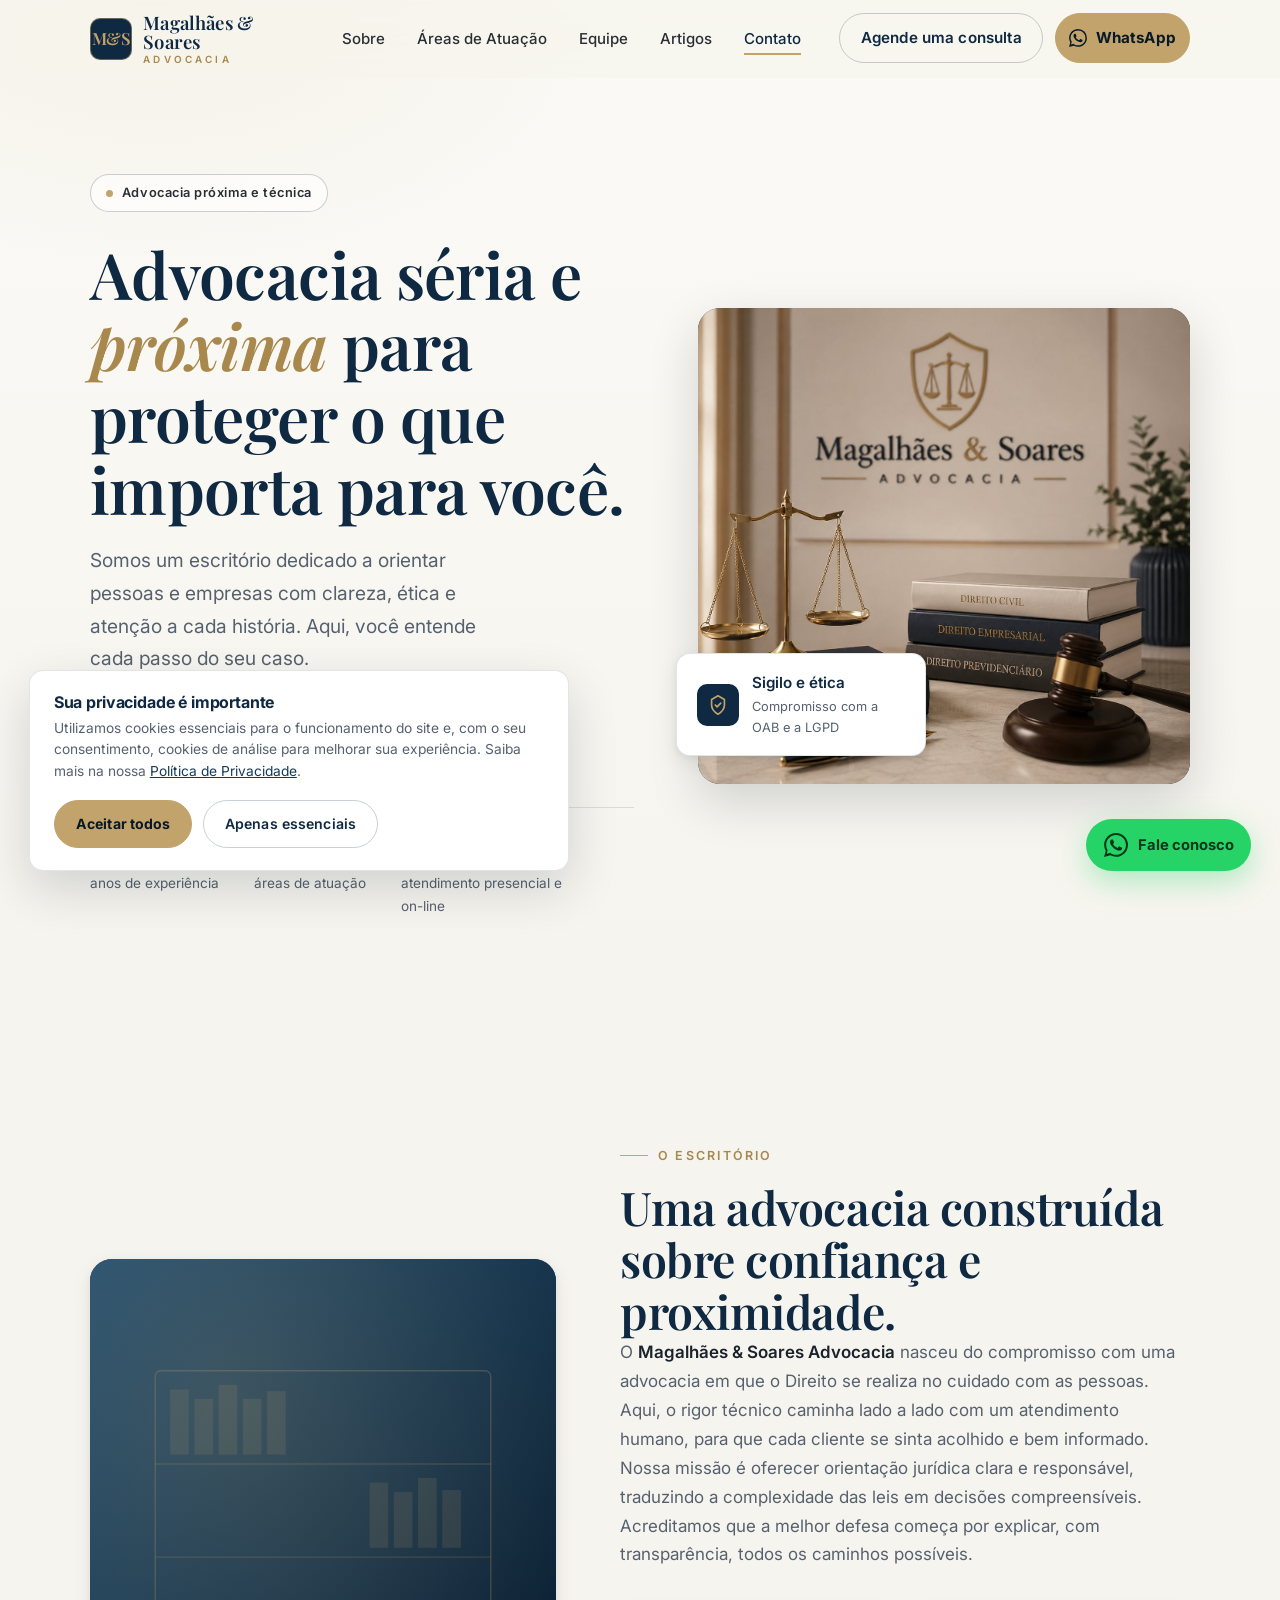
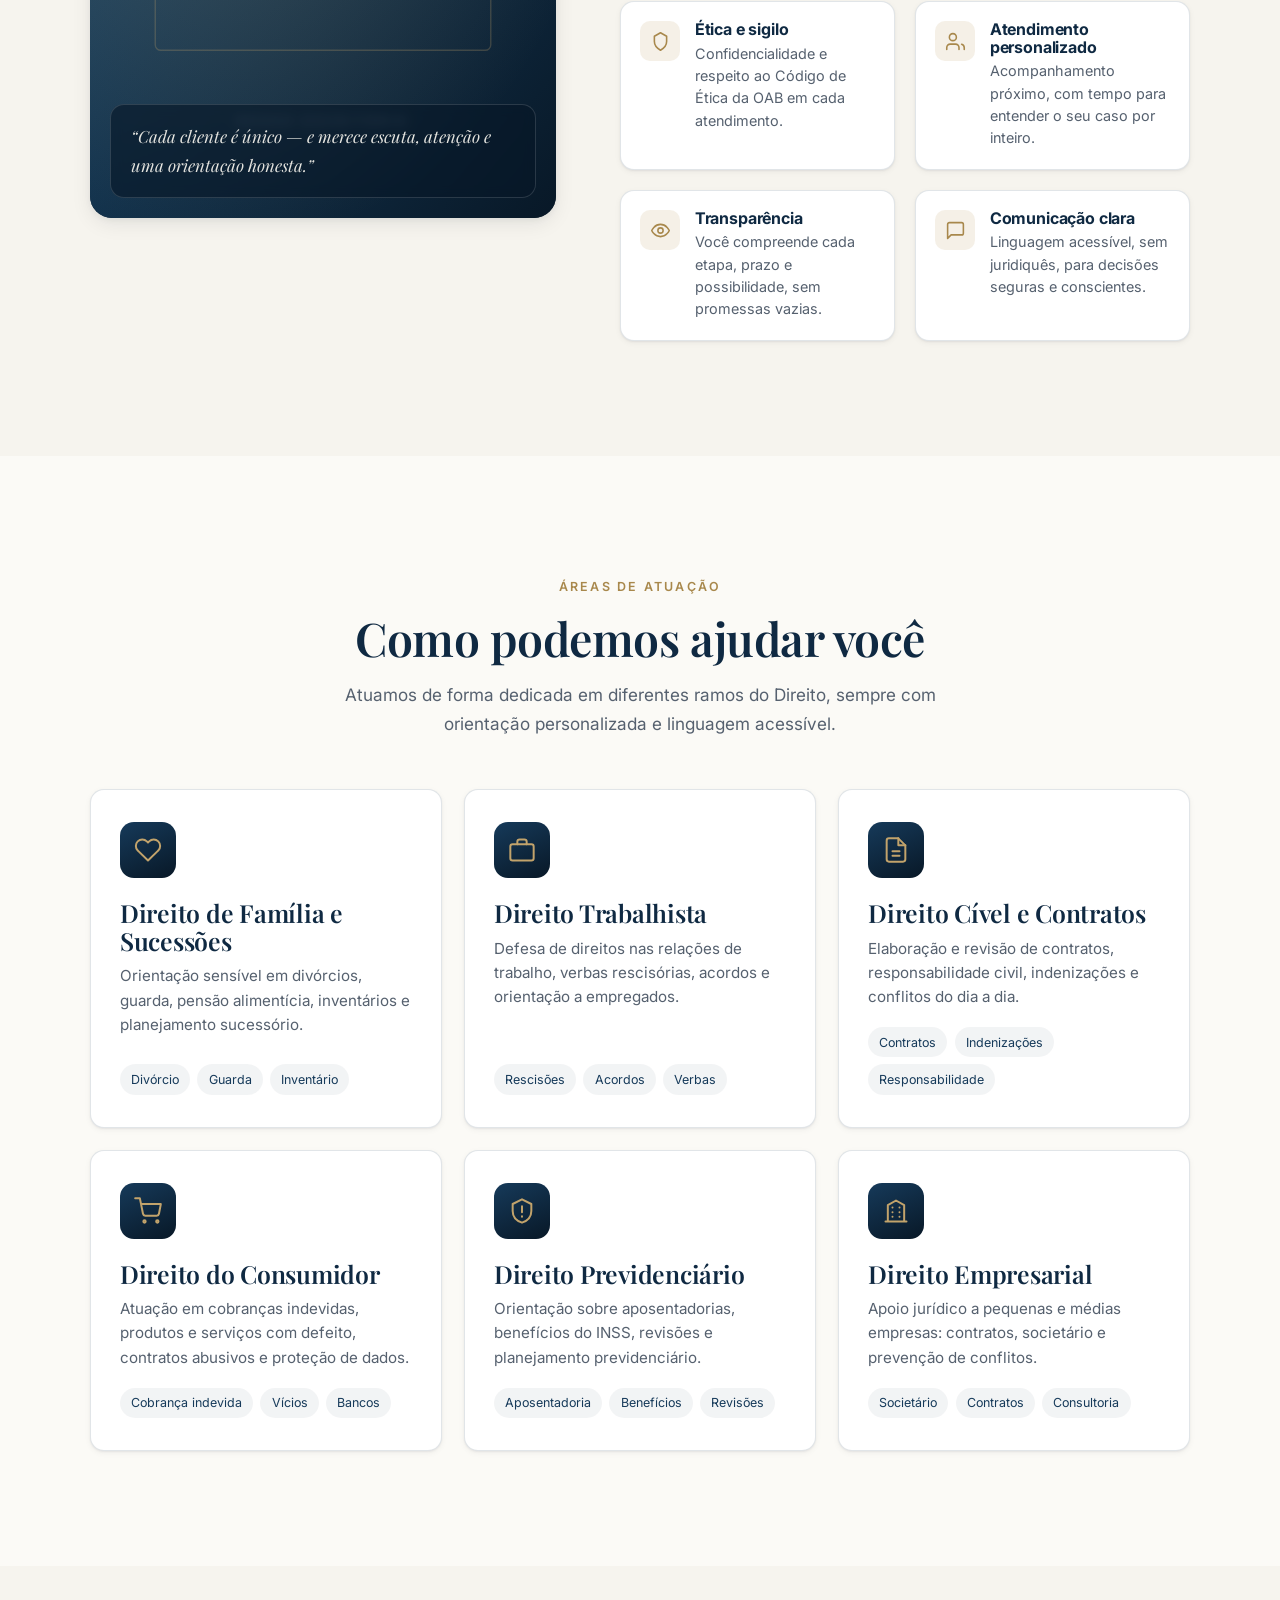
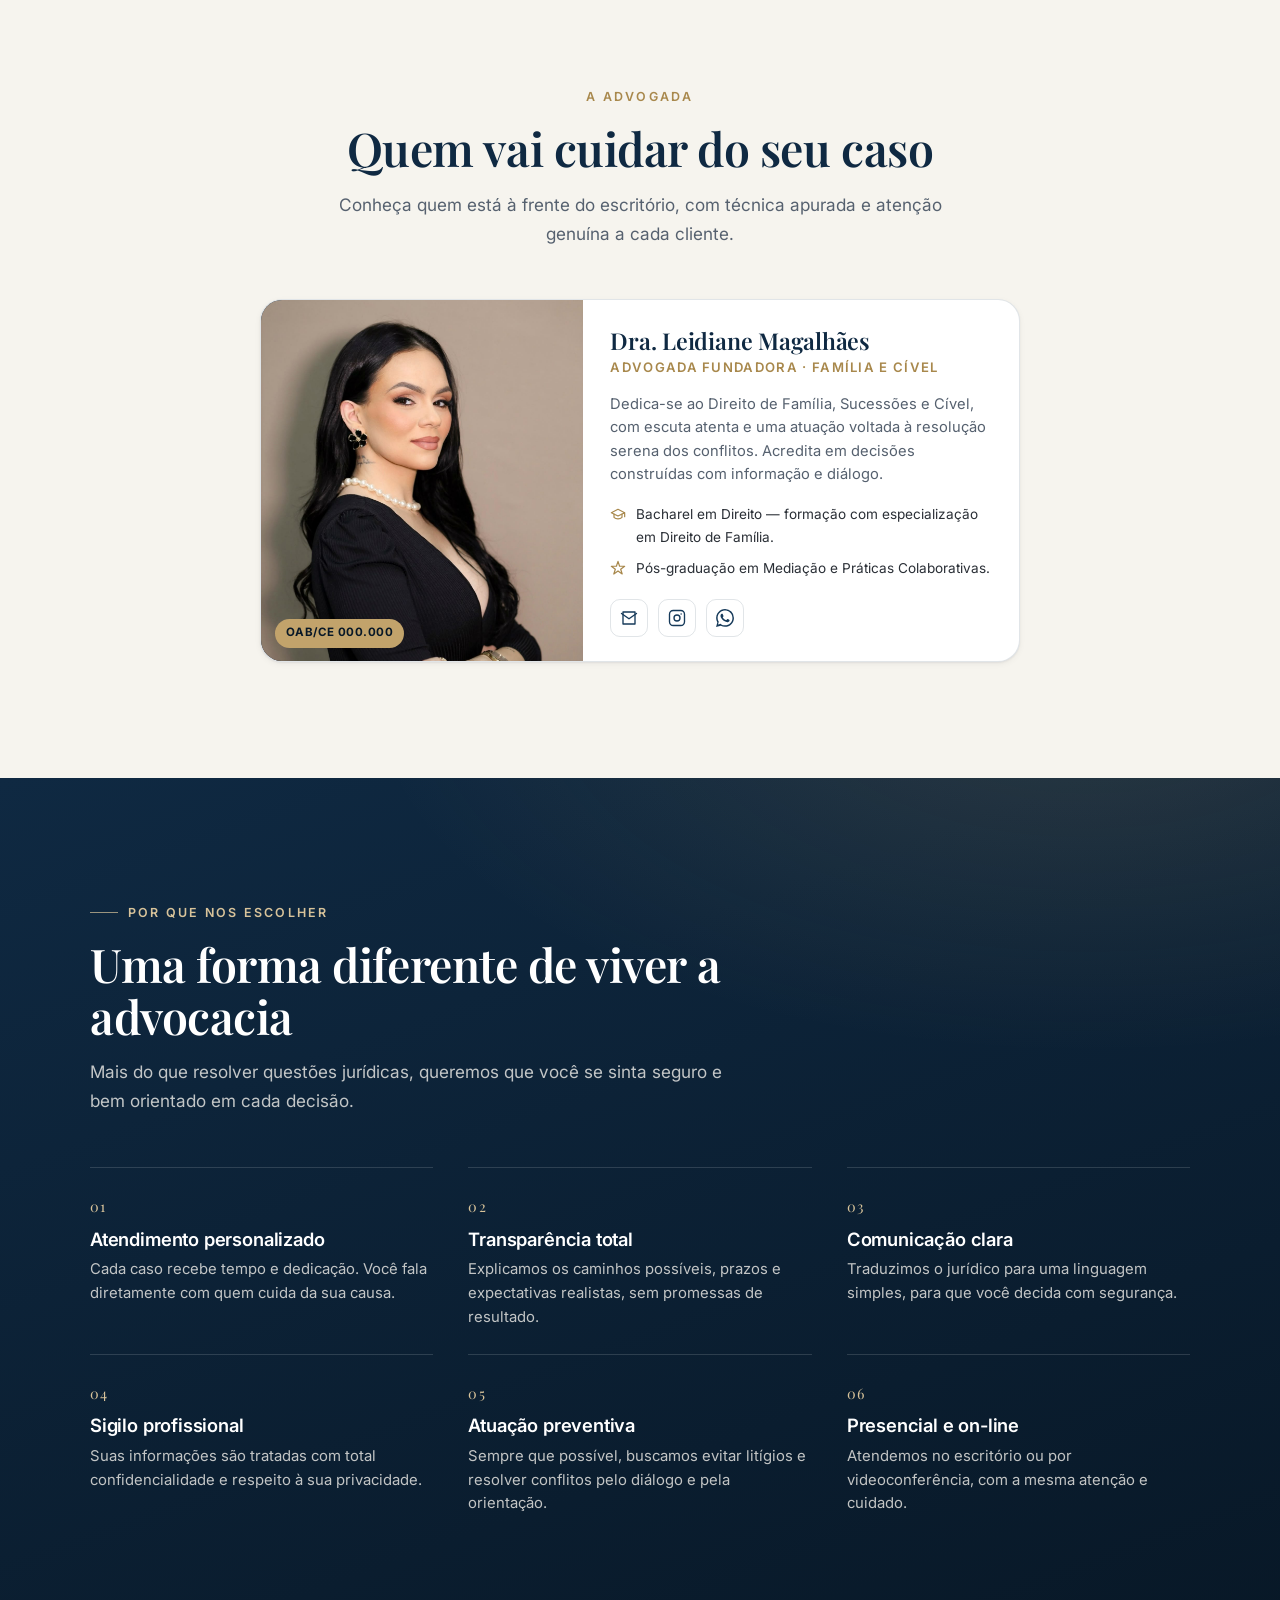
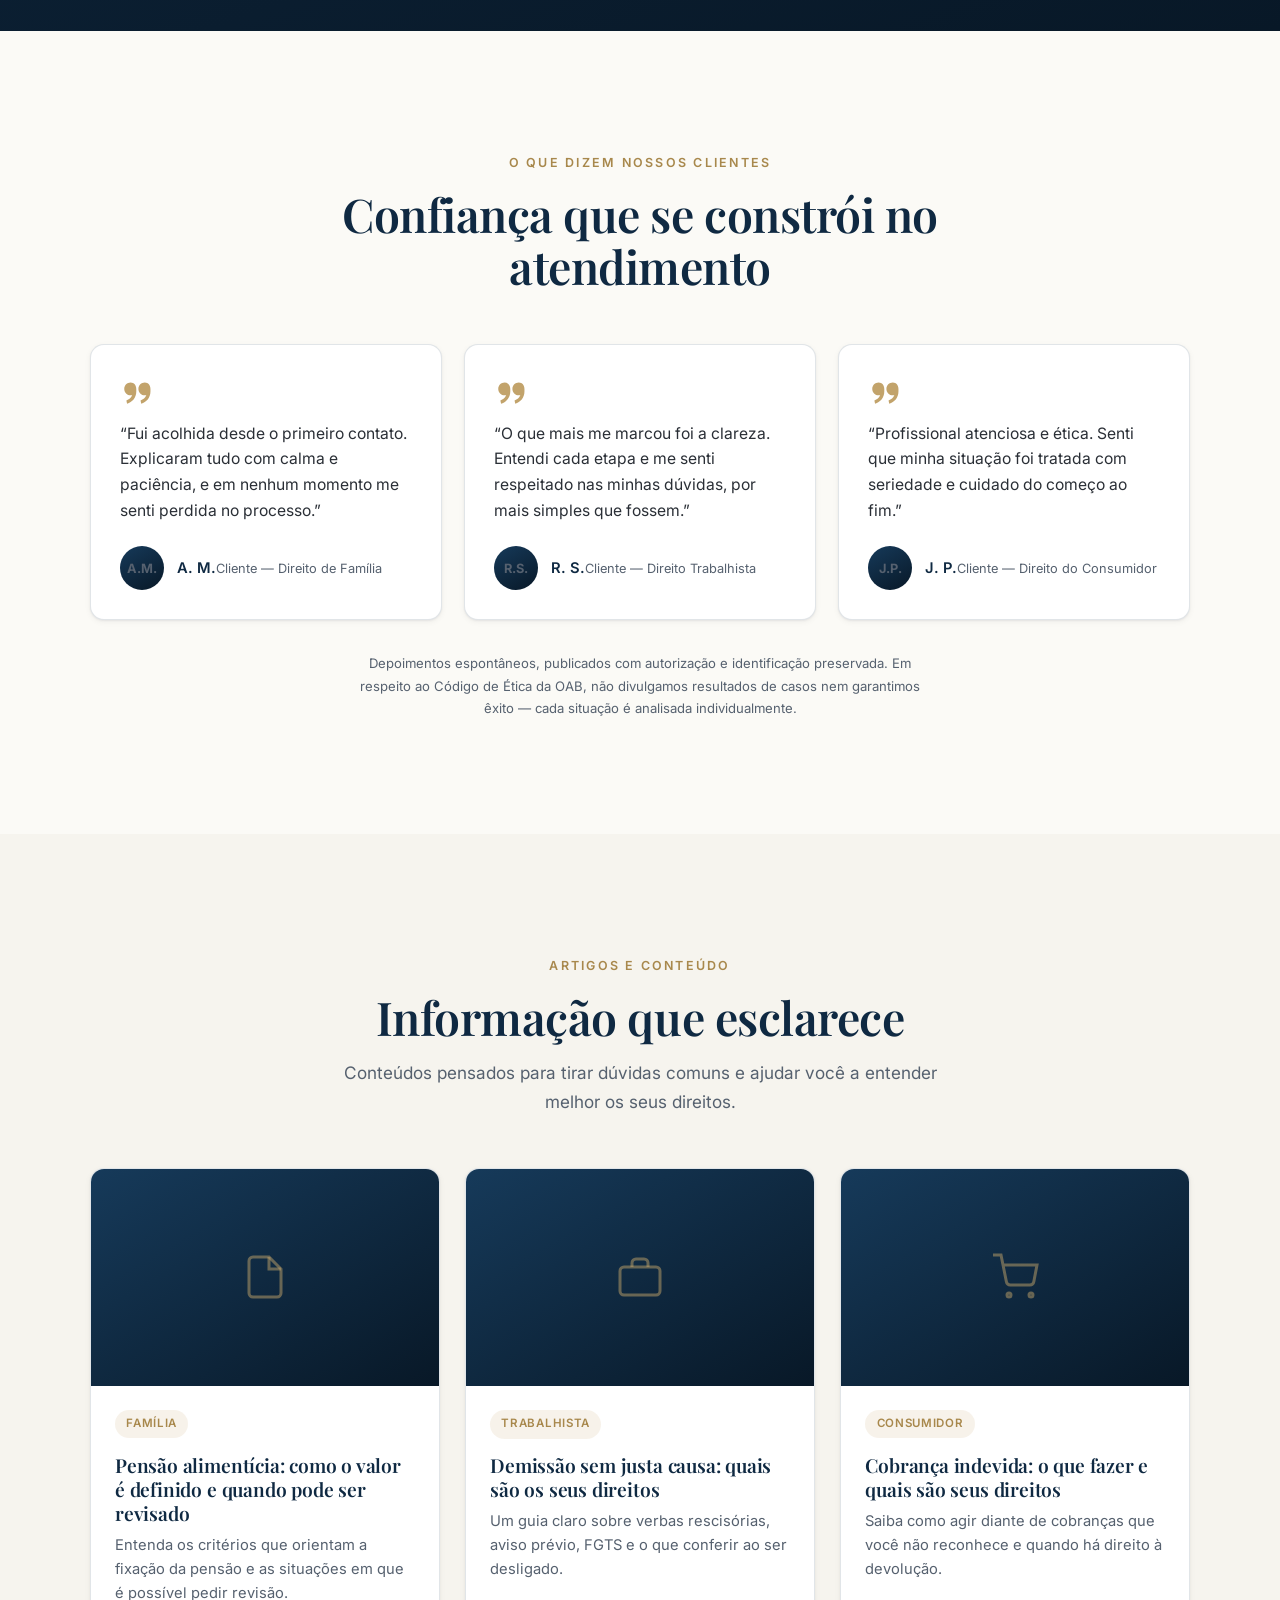
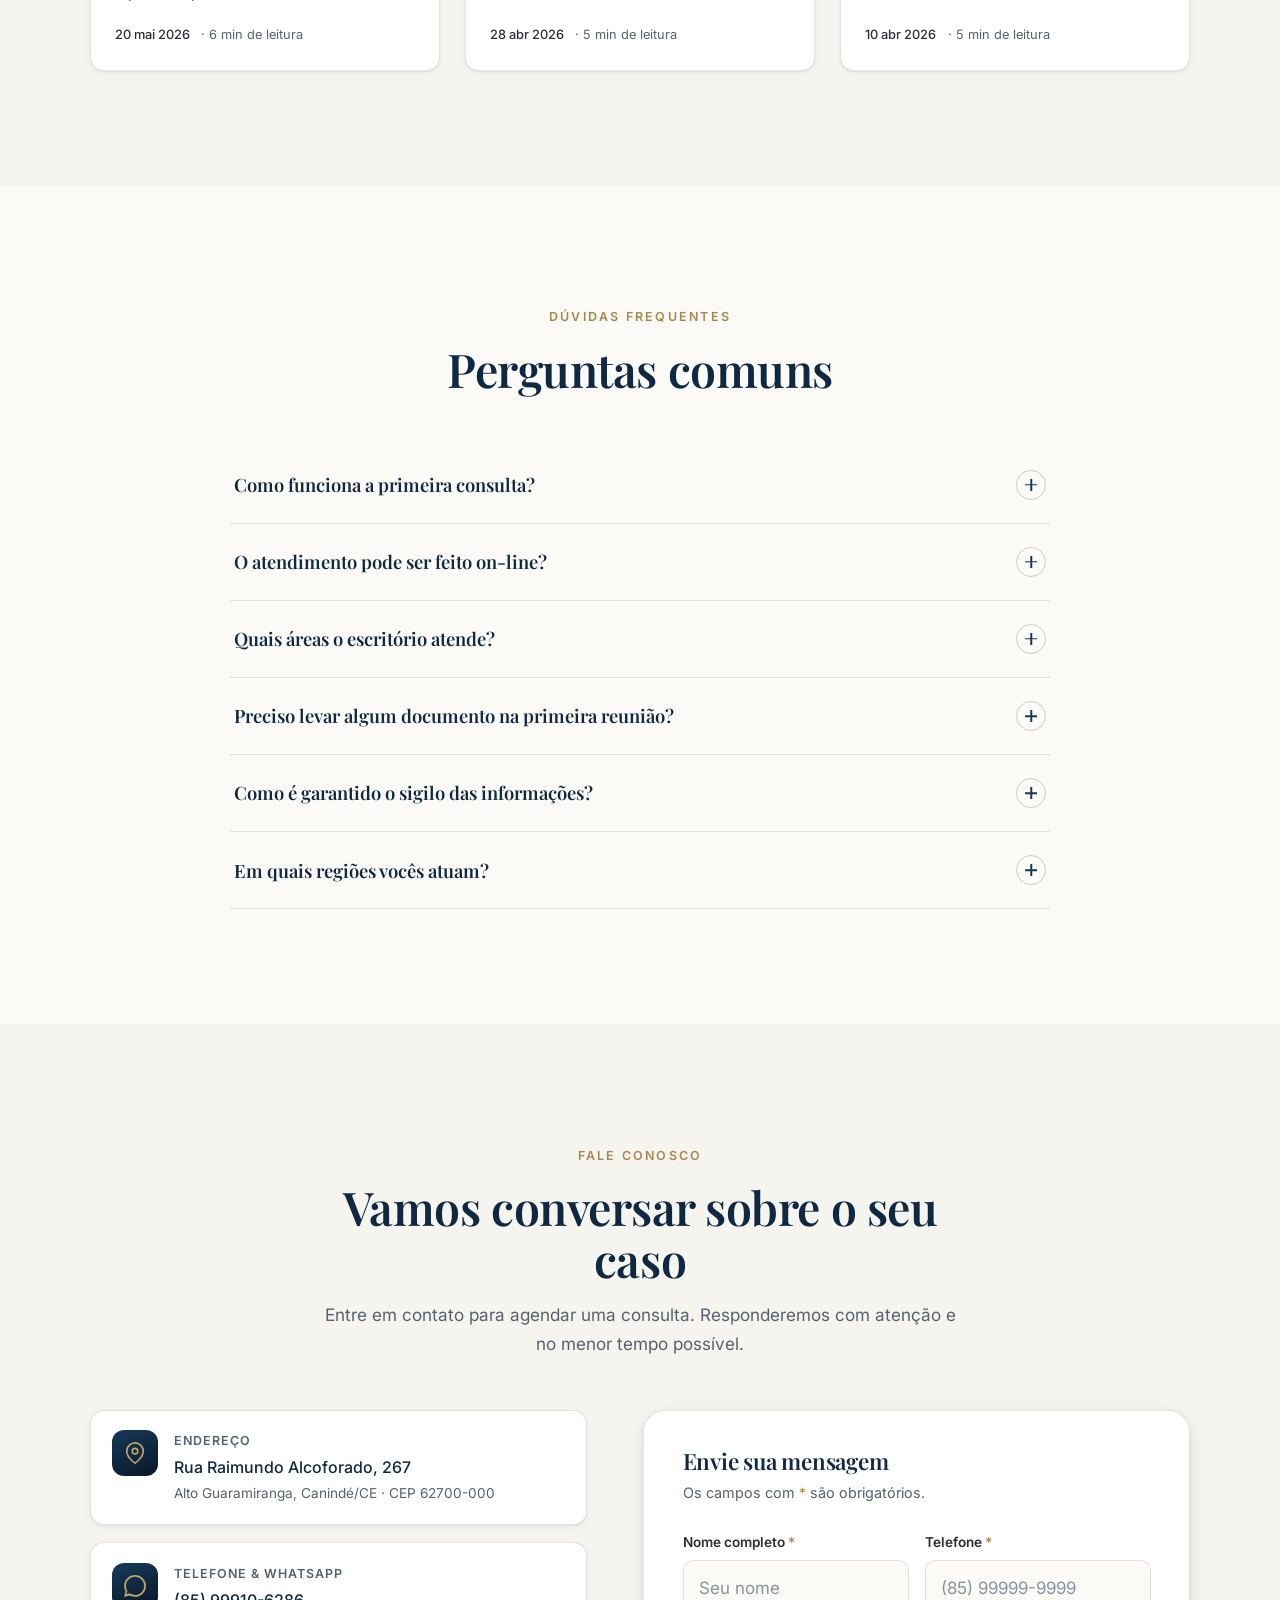
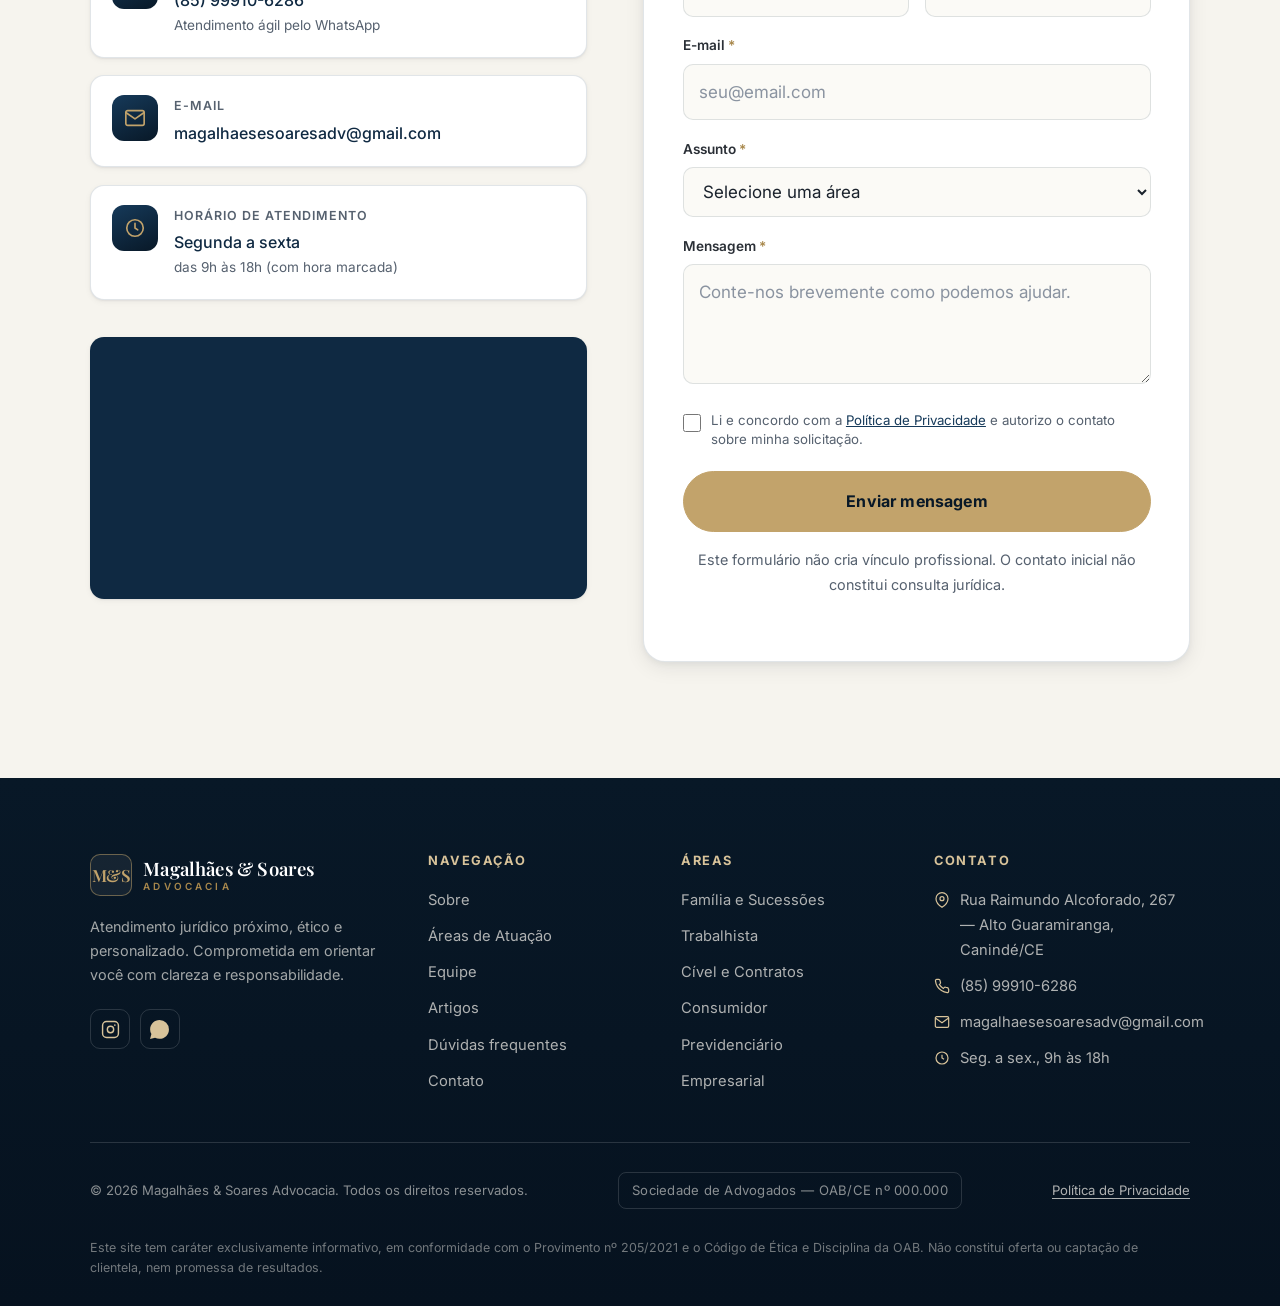
==== commit cc3f15e9: "fixes" ====
--- a/index.html
+++ b/index.html
@@ -6,7 +6,7 @@
   <meta name="theme-color" content="#0F2942" />
 
   <!-- ====================== SEO ====================== -->
-  <title>Magalhães &amp; Soares Advocacia | Advogadas em Canindé</title>
+  <title>Magalhães &amp; Soares Advocacia | Advogada em Canindé/CE</title>
   <meta name="description" content="Magalhães & Soares Advocacia: escritório com atendimento próximo, ético e personalizado em Canindé. Atuação em Direito de Família, Trabalhista, Cível, do Consumidor, Previdenciário e Empresarial. Agende uma consulta." />
   <meta name="keywords" content="advogada em Canindé, escritório de advocacia, advogada de família Canindé, advogada trabalhista, advogada cível, advogada previdenciária, consultoria jurídica" />
   <meta name="author" content="Magalhães & Soares Advocacia" />
@@ -17,7 +17,7 @@
   <meta property="og:type" content="website" />
   <meta property="og:locale" content="pt_BR" />
   <meta property="og:site_name" content="Magalhães & Soares Advocacia" />
-  <meta property="og:title" content="Magalhães & Soares Advocacia | Advogadas em Canindé" />
+  <meta property="og:title" content="Magalhães & Soares Advocacia | Advogada em Canindé/CE" />
   <meta property="og:description" content="Atendimento jurídico próximo, ético e personalizado. Áreas de Família, Trabalhista, Cível, Consumidor, Previdenciário e Empresarial." />
   <meta property="og:url" content="https://www.magalhaesesoares.adv.br/" />
   <meta property="og:image" content="https://www.magalhaesesoares.adv.br/assets/hero-institucional.jpg" />
@@ -47,8 +47,8 @@
     "url": "https://www.magalhaesesoares.adv.br/",
     "image": "https://www.magalhaesesoares.adv.br/assets/hero-institucional.jpg",
     "logo": "https://www.magalhaesesoares.adv.br/assets/favicon.svg",
-    "telephone": "+55-11-90000-0000",
-    "email": "magalhaesesoaresadv@gmail",
+    "telephone": "+55-85-99910-6286",
+    "email": "magalhaesesoaresadv@gmail.com",
     "priceRange": "$$",
     "areaServed": "Canindé e região",
     "address": {
@@ -66,11 +66,10 @@
       "closes": "18:00"
     }],
     "founder": {
-      "@type": "Person", "name": "Leidiane Magalhães", "jobTitle": "Advogada", "identifier": "OAB/SP 000.000"
+      "@type": "Person", "name": "Leidiane Magalhães", "jobTitle": "Advogada", "identifier": "OAB/CE 000.000"
     },
     "sameAs": [
-      "https://www.instagram.com/",
-      "https://www.linkedin.com/"
+      "https://www.instagram.com/magalhaesesoaresadvocacia/"
     ]
   }
   </script>
@@ -302,7 +301,7 @@
           <article class="lawyer reveal">
             <div class="lawyer__photo">
               <img src="assets/advogada-magalhaes.jpg" alt="Retrato profissional da Dra. Leidiane Magalhães" width="1238" height="1600" loading="lazy" />
-              <span class="lawyer__oab">OAB/SP 000.000</span>
+              <span class="lawyer__oab">OAB/CE 000.000</span>
             </div>
             <div class="lawyer__body">
               <h3 class="lawyer__name">Dra. Leidiane Magalhães</h3>
@@ -317,7 +316,7 @@
               </ul>
               <div class="lawyer__links">
                 <a href="#contato" aria-label="Falar com a Dra. Leidiane Magalhães"><svg viewBox="0 0 24 24" fill="none" stroke="currentColor" stroke-width="1.8" stroke-linecap="round" stroke-linejoin="round"><path d="M4 4h16v16H4z" fill="none"/><path d="M22 6l-10 7L2 6"/></svg></a>
-                <a href="https://www.linkedin.com/" target="_blank" rel="noopener" aria-label="LinkedIn da Dra. Leidiane Magalhães"><svg viewBox="0 0 24 24" fill="currentColor"><path d="M4.98 3.5A2.5 2.5 0 002.5 6 2.5 2.5 0 005 8.5 2.5 2.5 0 007.5 6 2.5 2.5 0 004.98 3.5zM3 9h4v12H3zM9 9h3.8v1.7h.05c.53-1 1.83-2.05 3.77-2.05C20.4 8.65 22 10.6 22 14.1V21h-4v-6.1c0-1.45-.03-3.3-2-3.3-2 0-2.3 1.57-2.3 3.2V21H9z"/></svg></a>
+                <a href="https://www.instagram.com/magalhaesesoaresadvocacia/" target="_blank" rel="noopener" aria-label="Instagram de Leidiane Magalhães"><svg viewBox="0 0 24 24" fill="none" stroke="currentColor" stroke-width="1.8"><rect x="2" y="2" width="20" height="20" rx="5"/><circle cx="12" cy="12" r="4"/><circle cx="17.5" cy="6.5" r="1" fill="currentColor" stroke="none"/></svg></a>
                 <a data-whatsapp href="#" aria-label="WhatsApp do escritório"><svg viewBox="0 0 24 24" fill="currentColor"><path d="M.057 24l1.687-6.163a11.867 11.867 0 01-1.587-5.946C.16 5.335 5.495 0 12.05 0a11.82 11.82 0 018.413 3.488 11.82 11.82 0 013.48 8.414c-.003 6.557-5.338 11.892-11.893 11.892a11.9 11.9 0 01-5.688-1.448L.057 24zm6.597-3.807c1.676.995 3.276 1.591 5.392 1.592 5.448 0 9.886-4.434 9.889-9.885.002-5.462-4.415-9.89-9.881-9.892-5.452 0-9.887 4.434-9.889 9.884a9.86 9.86 0 001.516 5.26l-.999 3.648 3.972-1.027zm11.387-5.464c-.074-.124-.272-.198-.57-.347-.297-.149-1.758-.868-2.031-.967-.272-.099-.47-.149-.669.149-.198.297-.768.967-.941 1.165-.173.198-.347.223-.644.074-.297-.149-1.255-.462-2.39-1.475-.883-.788-1.48-1.761-1.653-2.059-.173-.297-.018-.458.13-.606.134-.133.297-.347.446-.521.151-.172.2-.296.3-.495.099-.198.05-.372-.025-.521-.075-.148-.669-1.611-.916-2.206-.242-.579-.487-.501-.669-.51l-.57-.01c-.198 0-.52.074-.792.372s-1.04 1.016-1.04 2.479 1.065 2.876 1.213 3.074c.149.198 2.096 3.2 5.077 4.487.71.306 1.263.489 1.694.626.712.226 1.36.194 1.872.118.571-.085 1.758-.719 2.006-1.413.248-.694.248-1.289.173-1.413z"/></svg></a>
               </div>
             </div>
@@ -528,7 +527,7 @@
               <span class="faq-item__icon" aria-hidden="true"></span>
             </button>
             <div class="faq-item__a" id="faq-6" role="region" aria-labelledby="faq-q6" hidden>
-              <div class="faq-item__a-inner"><p>O escritório está sediado em Canindé/SP e atende clientes da capital e região metropolitana presencialmente. Para outras localidades, oferecemos atendimento on-line.</p></div>
+              <div class="faq-item__a-inner"><p>O escritório está sediado em Canindé/CE e atende clientes da cidade e região presencialmente. Para outras localidades, oferecemos atendimento on-line por videoconferência.</p></div>
             </div>
           </div>
         </div>
@@ -546,9 +545,9 @@
 
         <div class="contact__grid">
           <div class="contact__info reveal">
-            <a class="contact-item" href="https://www.google.com/maps/search/?api=1&query=Avenida+Paulista+1000+S%C3%A3o+Paulo" target="_blank" rel="noopener">
+            <a class="contact-item" href="https://www.google.com/maps/search/?api=1&query=Rua+Raimundo+Alcoforado+267+Canind%C3%A9+CE" target="_blank" rel="noopener">
               <span class="icon" aria-hidden="true"><svg viewBox="0 0 24 24" fill="none" stroke="currentColor" stroke-width="1.8" stroke-linecap="round" stroke-linejoin="round"><path d="M21 10c0 7-9 13-9 13s-9-6-9-13a9 9 0 0118 0z"/><circle cx="12" cy="10" r="3"/></svg></span>
-              <div><dt>Endereço</dt><dd>Rua Raimundo Alcoforado 267<small>Alto Guaramiranga, Canindé/SP · CEP 62700-000</small></dd></div>
+              <div><dt>Endereço</dt><dd>Rua Raimundo Alcoforado, 267<small>Alto Guaramiranga, Canindé/CE · CEP 62700-000</small></dd></div>
             </a>
 
             <a class="contact-item" data-whatsapp href="#">
@@ -569,7 +568,7 @@
             <div class="map-wrap">
               <iframe
                 title="Localização do escritório no mapa"
-                src="https://www.google.com/maps?q=Avenida+Paulista+1000+S%C3%A3o+Paulo&output=embed"
+                src="https://www.google.com/maps?q=Rua+Raimundo+Alcoforado+267+Canind%C3%A9+CE&output=embed"
                 loading="lazy"
                 referrerpolicy="no-referrer-when-downgrade"
                 allowfullscreen></iframe>
@@ -591,7 +590,7 @@
               </div>
               <div class="field">
                 <label for="telefone">Telefone <span class="req">*</span></label>
-                <input type="tel" id="telefone" name="telefone" autocomplete="tel" placeholder="(11) 90000-0000" required />
+                <input type="tel" id="telefone" name="telefone" autocomplete="tel" placeholder="(85) 99999-9999" required />
                 <span class="error-msg"></span>
               </div>
             </div>
@@ -659,8 +658,7 @@
           </a>
           <p class="footer__about">Atendimento jurídico próximo, ético e personalizado. Comprometida em orientar você com clareza e responsabilidade.</p>
           <div class="footer__social">
-            <a href="https://www.instagram.com/" target="_blank" rel="noopener" aria-label="Instagram"><svg viewBox="0 0 24 24" fill="none" stroke="currentColor" stroke-width="1.8"><rect x="2" y="2" width="20" height="20" rx="5"/><circle cx="12" cy="12" r="4"/><circle cx="17.5" cy="6.5" r="1" fill="currentColor" stroke="none"/></svg></a>
-            <a href="https://www.linkedin.com/" target="_blank" rel="noopener" aria-label="LinkedIn"><svg viewBox="0 0 24 24" fill="currentColor"><path d="M4.98 3.5A2.5 2.5 0 002.5 6 2.5 2.5 0 005 8.5 2.5 2.5 0 007.5 6 2.5 2.5 0 004.98 3.5zM3 9h4v12H3zM9 9h3.8v1.7h.05c.53-1 1.83-2.05 3.77-2.05C20.4 8.65 22 10.6 22 14.1V21h-4v-6.1c0-1.45-.03-3.3-2-3.3-2 0-2.3 1.57-2.3 3.2V21H9z"/></svg></a>
+            <a href="https://www.instagram.com/magalhaesesoaresadvocacia/" target="_blank" rel="noopener" aria-label="Instagram"><svg viewBox="0 0 24 24" fill="none" stroke="currentColor" stroke-width="1.8"><rect x="2" y="2" width="20" height="20" rx="5"/><circle cx="12" cy="12" r="4"/><circle cx="17.5" cy="6.5" r="1" fill="currentColor" stroke="none"/></svg></a>
             <a data-whatsapp href="#" aria-label="WhatsApp"><svg viewBox="0 0 24 24" fill="currentColor"><path d="M.057 24l1.687-6.163a11.867 11.867 0 01-1.587-5.946C.16 5.335 5.495 0 12.05 0a11.82 11.82 0 018.413 3.488 11.82 11.82 0 013.48 8.414c-.003 6.557-5.338 11.892-11.893 11.892a11.9 11.9 0 01-5.688-1.448L.057 24z"/></svg></a>
           </div>
         </div>
@@ -692,9 +690,9 @@
         <div class="footer__col">
           <h4>Contato</h4>
           <ul>
-            <li class="with-icon"><svg viewBox="0 0 24 24" fill="none" stroke="currentColor" stroke-width="1.8"><path d="M21 10c0 7-9 13-9 13s-9-6-9-13a9 9 0 0118 0z"/><circle cx="12" cy="10" r="3"/></svg> Rua Raimundo Alcoforado 267 -  Canindé/SP</li>
-            <li class="with-icon"><svg viewBox="0 0 24 24" fill="none" stroke="currentColor" stroke-width="1.8"><path d="M22 16.9v3a2 2 0 01-2.2 2 19.8 19.8 0 01-8.6-3 19.5 19.5 0 01-6-6 19.8 19.8 0 01-3-8.6A2 2 0 014.1 2h3a2 2 0 012 1.7c.1.9.3 1.8.6 2.6a2 2 0 01-.4 2.1L8 9.6a16 16 0 006 6l1.2-1.2a2 2 0 012.1-.5c.8.3 1.7.5 2.6.6a2 2 0 011.7 2z"/></svg> <a href="tel:+5511900000000">(11) 90000-0000</a></li>
-            <li class="with-icon"><svg viewBox="0 0 24 24" fill="none" stroke="currentColor" stroke-width="1.8"><rect x="2" y="4" width="20" height="16" rx="2"/><path d="M22 6l-10 7L2 6"/></svg> <a href="mailto:magalhaesesoaresadv@gmail">magalhaesesoaresadv@gmail</a></li>
+            <li class="with-icon"><svg viewBox="0 0 24 24" fill="none" stroke="currentColor" stroke-width="1.8"><path d="M21 10c0 7-9 13-9 13s-9-6-9-13a9 9 0 0118 0z"/><circle cx="12" cy="10" r="3"/></svg> Rua Raimundo Alcoforado, 267 — Alto Guaramiranga, Canindé/CE</li>
+            <li class="with-icon"><svg viewBox="0 0 24 24" fill="none" stroke="currentColor" stroke-width="1.8"><path d="M22 16.9v3a2 2 0 01-2.2 2 19.8 19.8 0 01-8.6-3 19.5 19.5 0 01-6-6 19.8 19.8 0 01-3-8.6A2 2 0 014.1 2h3a2 2 0 012 1.7c.1.9.3 1.8.6 2.6a2 2 0 01-.4 2.1L8 9.6a16 16 0 006 6l1.2-1.2a2 2 0 012.1-.5c.8.3 1.7.5 2.6.6a2 2 0 011.7 2z"/></svg> <a href="tel:+5585999106286">(85) 99910-6286</a></li>
+            <li class="with-icon"><svg viewBox="0 0 24 24" fill="none" stroke="currentColor" stroke-width="1.8"><rect x="2" y="4" width="20" height="16" rx="2"/><path d="M22 6l-10 7L2 6"/></svg> <a href="mailto:magalhaesesoaresadv@gmail.com">magalhaesesoaresadv@gmail.com</a></li>
             <li class="with-icon"><svg viewBox="0 0 24 24" fill="none" stroke="currentColor" stroke-width="1.8"><circle cx="12" cy="12" r="9"/><path d="M12 7v5l3 2"/></svg> Seg. a sex., 9h às 18h</li>
           </ul>
         </div>
@@ -702,7 +700,7 @@
 
       <div class="footer__bottom">
         <span>© <span data-year>2026</span> Magalhães &amp; Soares Advocacia. Todos os direitos reservados.</span>
-        <span class="footer__oab">Sociedade de Advogados — OAB/SP nº 00.000</span>
+        <span class="footer__oab">Sociedade de Advogados — OAB/CE nº 000.000</span>
         <a href="politica-de-privacidade.html">Política de Privacidade</a>
       </div>
       <div class="footer__bottom" style="padding-top:0; border:0;">
--- a/css/styles.css
+++ b/css/styles.css
@@ -566,7 +566,7 @@
   background: linear-gradient(160deg, var(--navy-700), var(--navy-900));
   min-height: 280px;
 }
-.lawyer__photo img { width: 100%; height: 100%; object-fit: cover; position: absolute; inset: 0; }
+.lawyer__photo img { width: 100%; height: 100%; object-fit: cover; object-position: top center; position: absolute; inset: 0; }
 .lawyer__oab {
   position: absolute;
   left: 0.85rem; bottom: 0.85rem;
@@ -1067,7 +1067,7 @@
 
   .team-grid { grid-template-columns: 1fr; }
   .lawyer { grid-template-columns: 1fr; }
-  .lawyer__photo { min-height: 360px; aspect-ratio: 3 / 2; }
+  .lawyer__photo { min-height: 380px; aspect-ratio: 4 / 5; }
   .contact__grid { grid-template-columns: 1fr; }
   .footer__top { grid-template-columns: 1fr 1fr; gap: 2rem; }
   .footer__brand { grid-column: 1 / -1; }
@@ -1083,7 +1083,7 @@
   .form-row { grid-template-columns: 1fr; }
   .hero__trust { gap: 1.2rem 1.6rem; }
   .hero__trust dt { font-size: 1.6rem; }
-  .hero__seal { left: 0; right: 0; max-width: none; }
+  .hero__seal { display: none; } /* no mobile, a imagem institucional já exibe a marca */
   .footer__top { grid-template-columns: 1fr; }
   .whatsapp-float .label { display: none; }
   .whatsapp-float { padding: 0.95rem; }
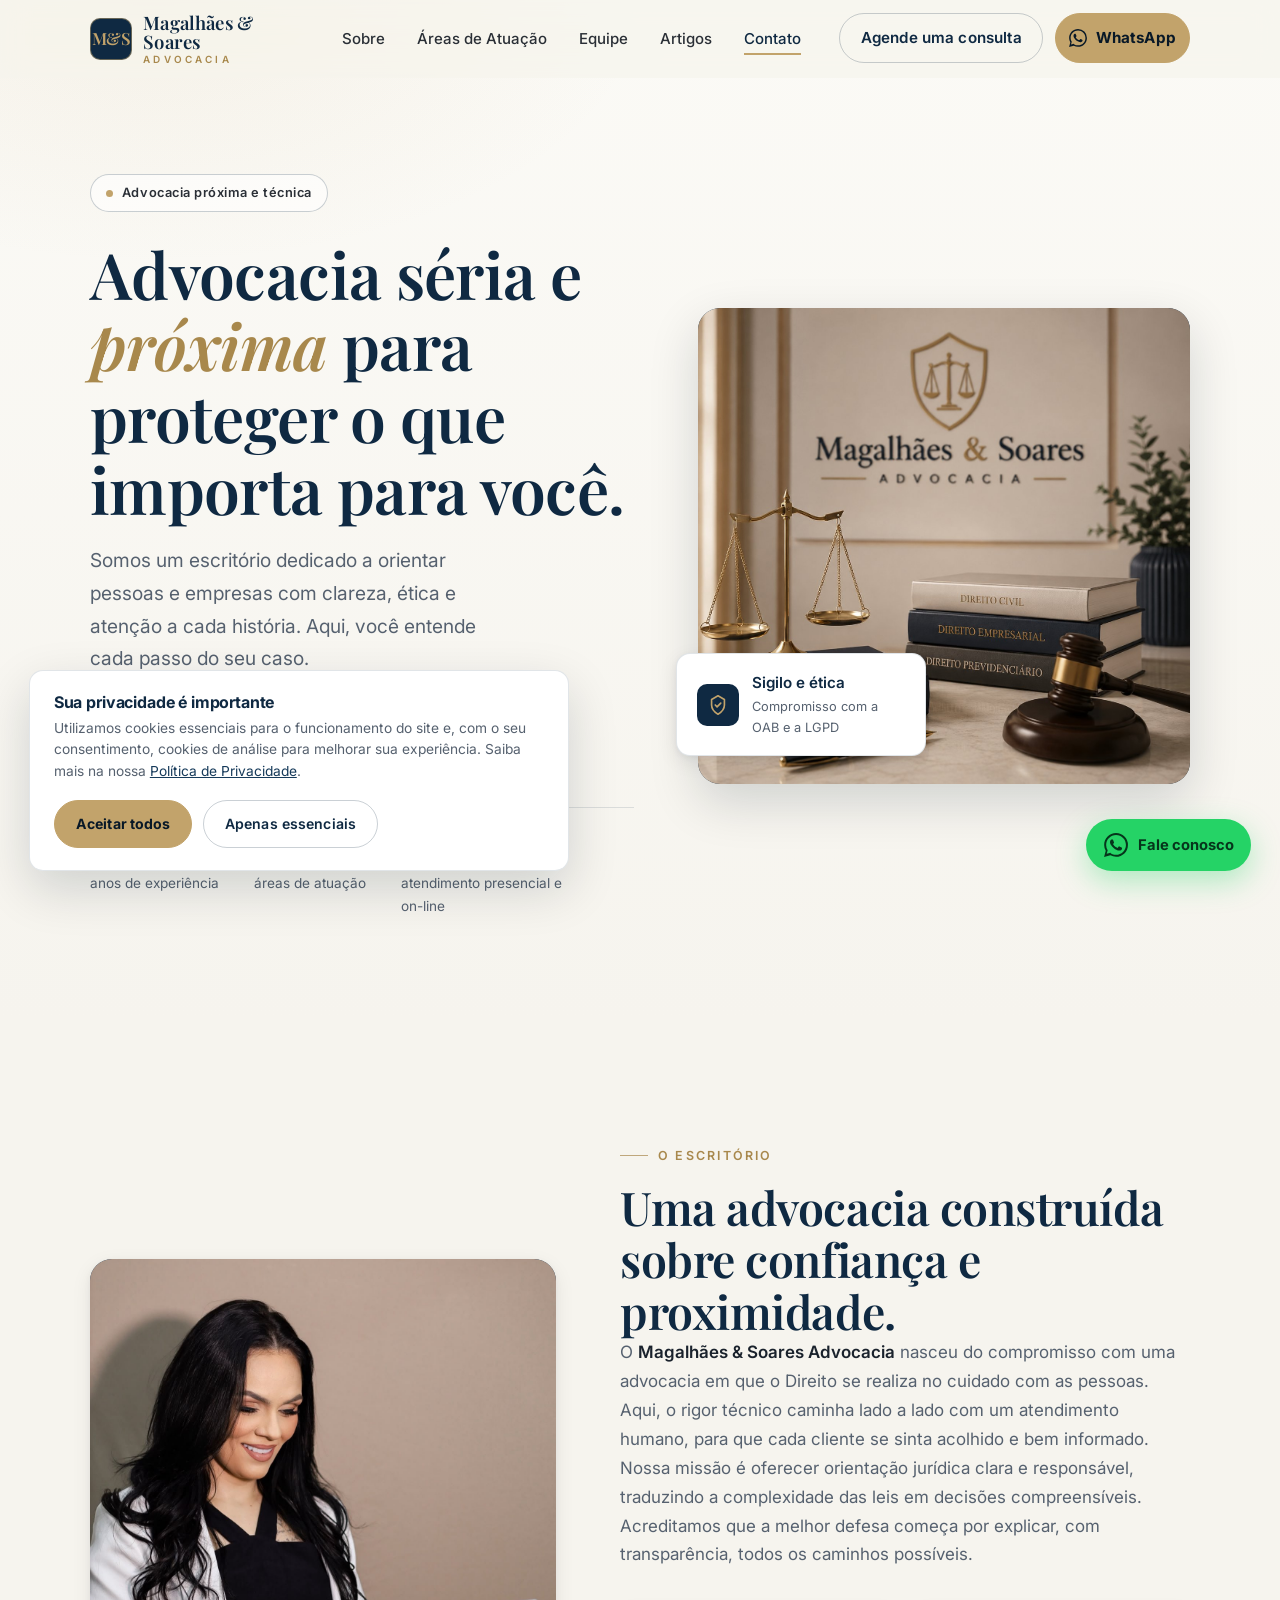
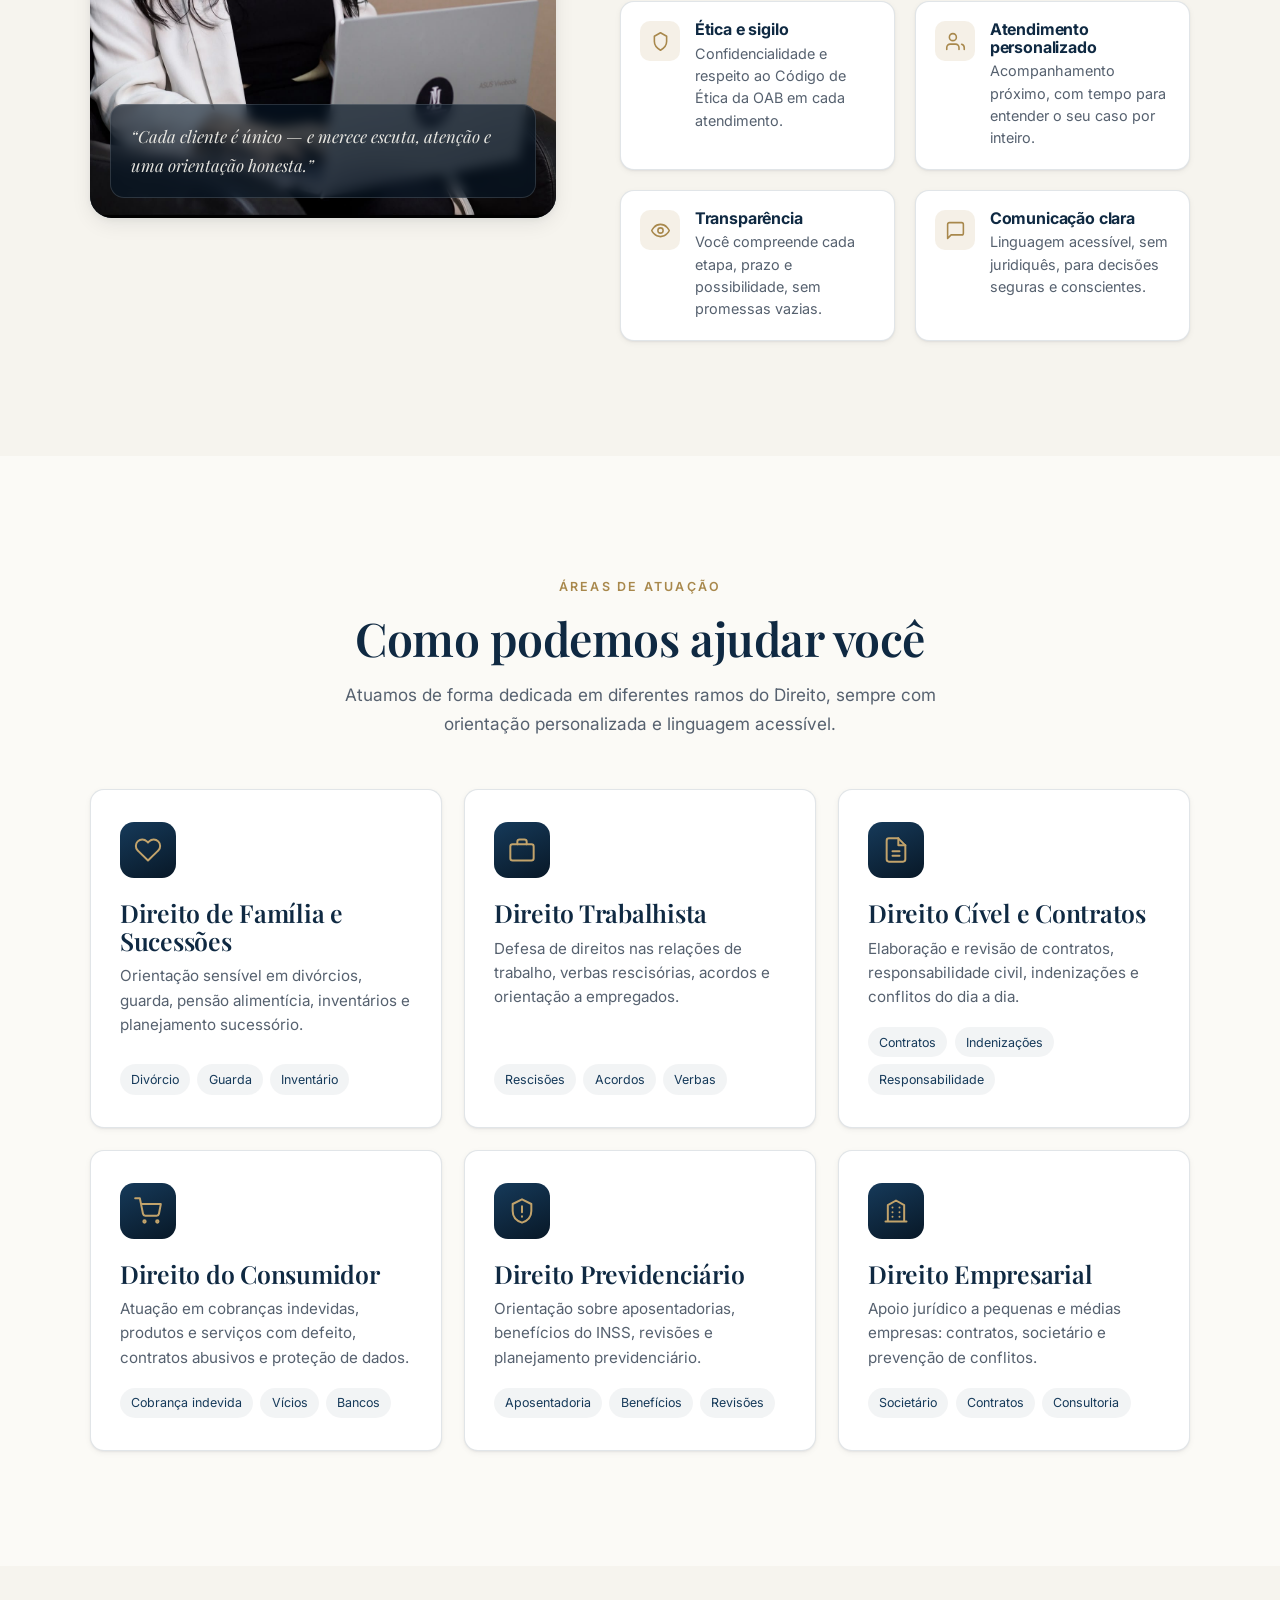
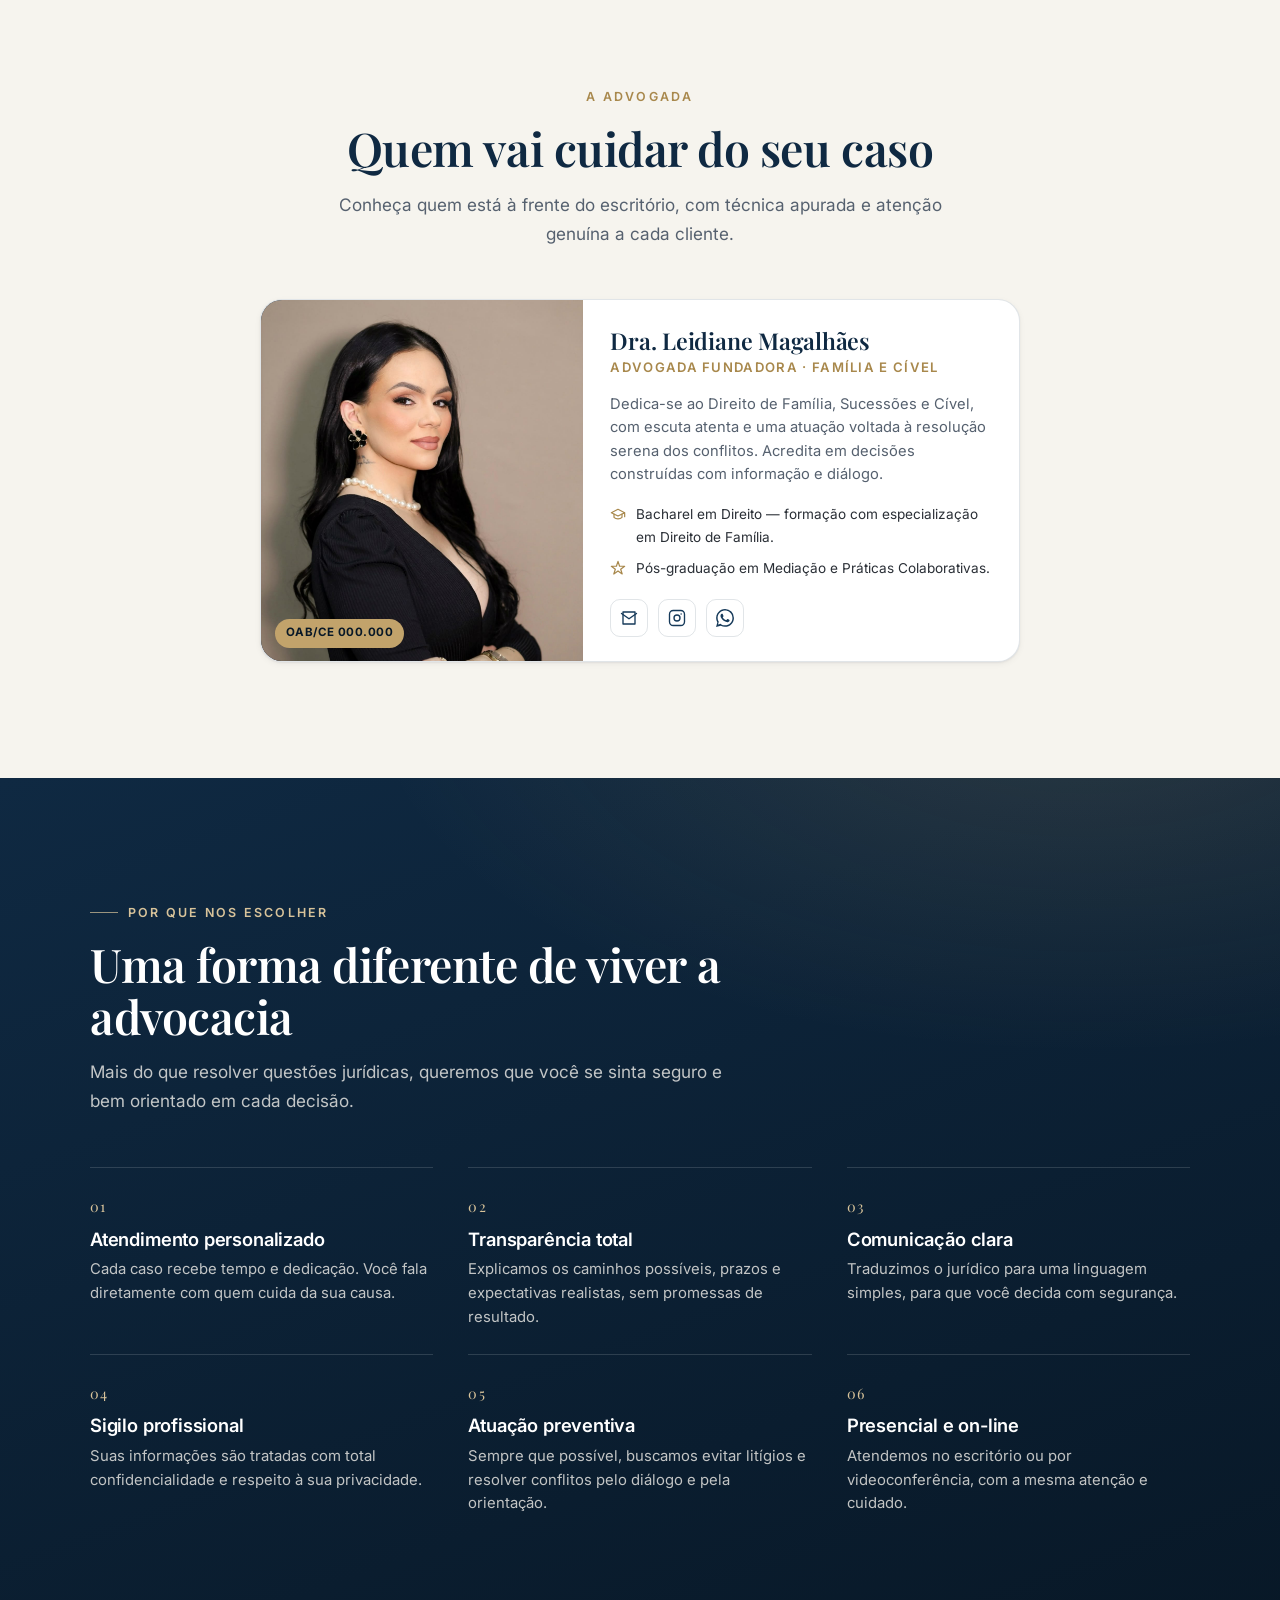
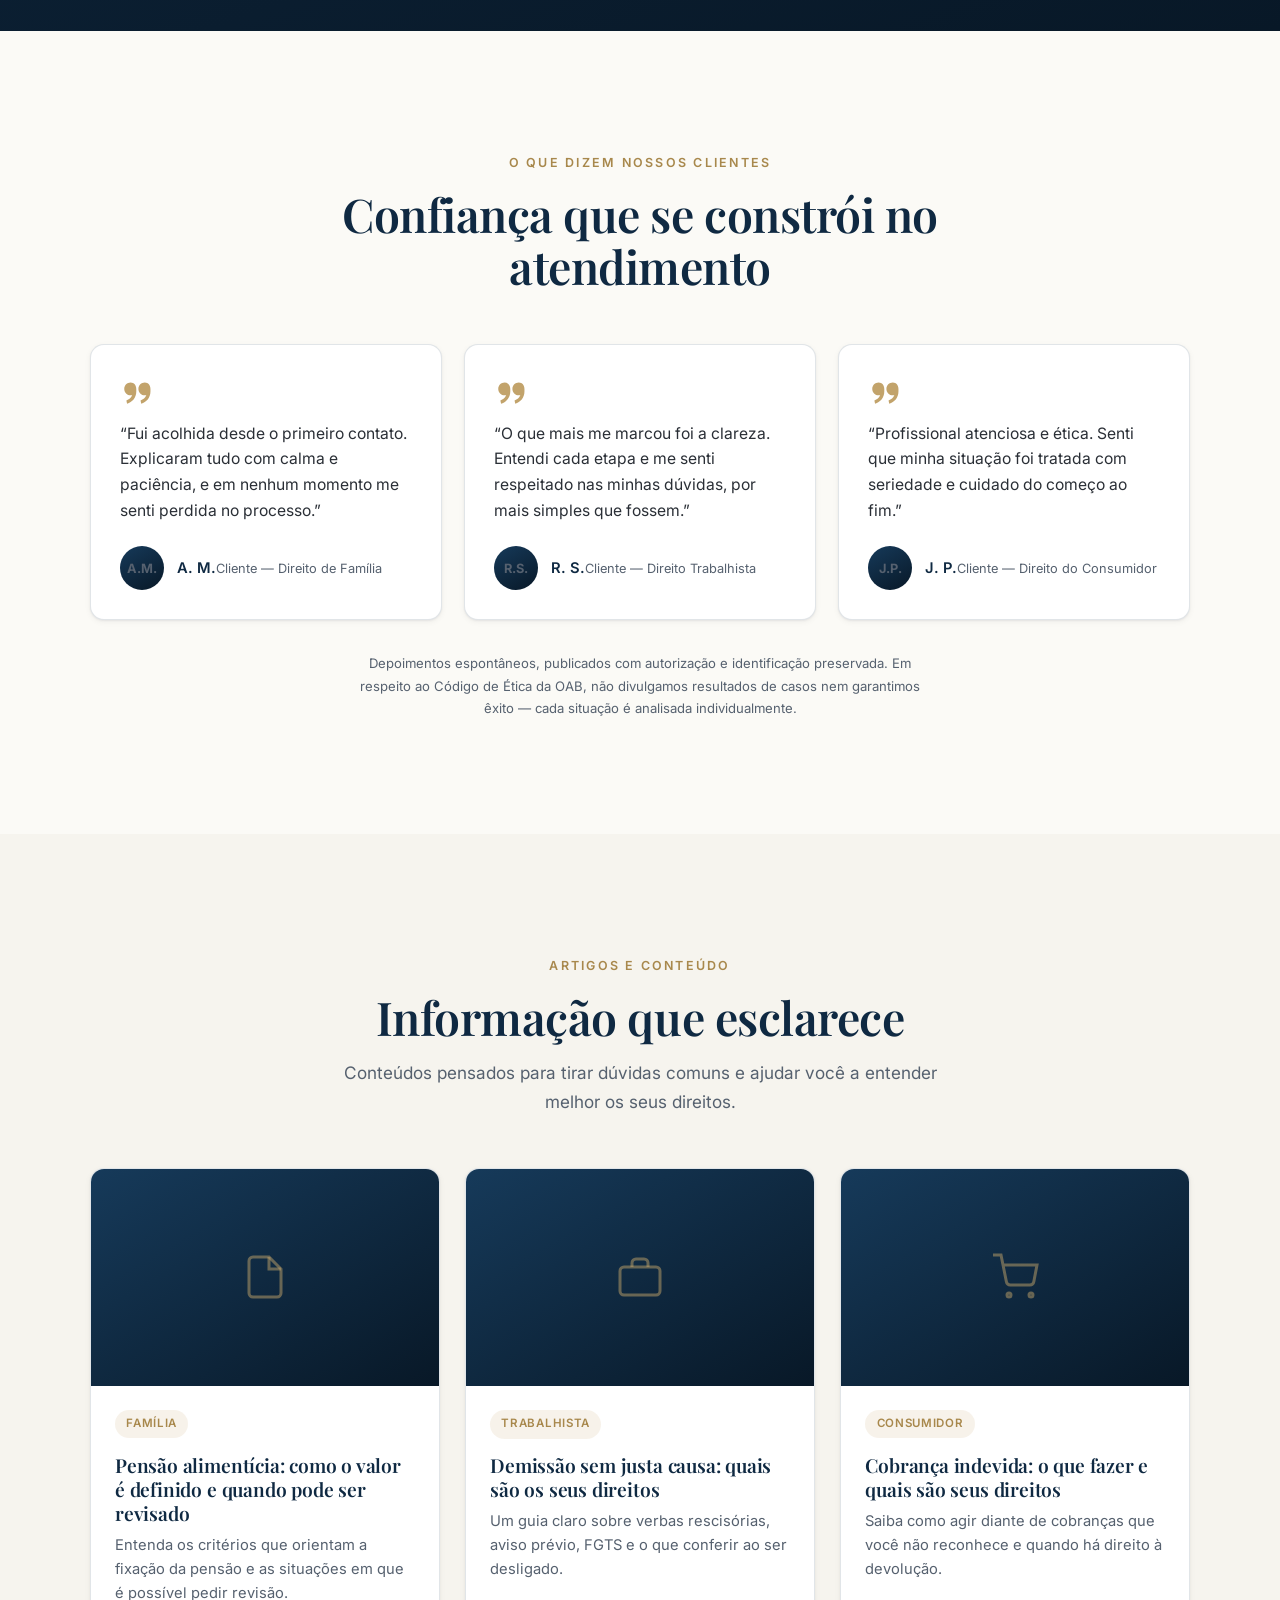
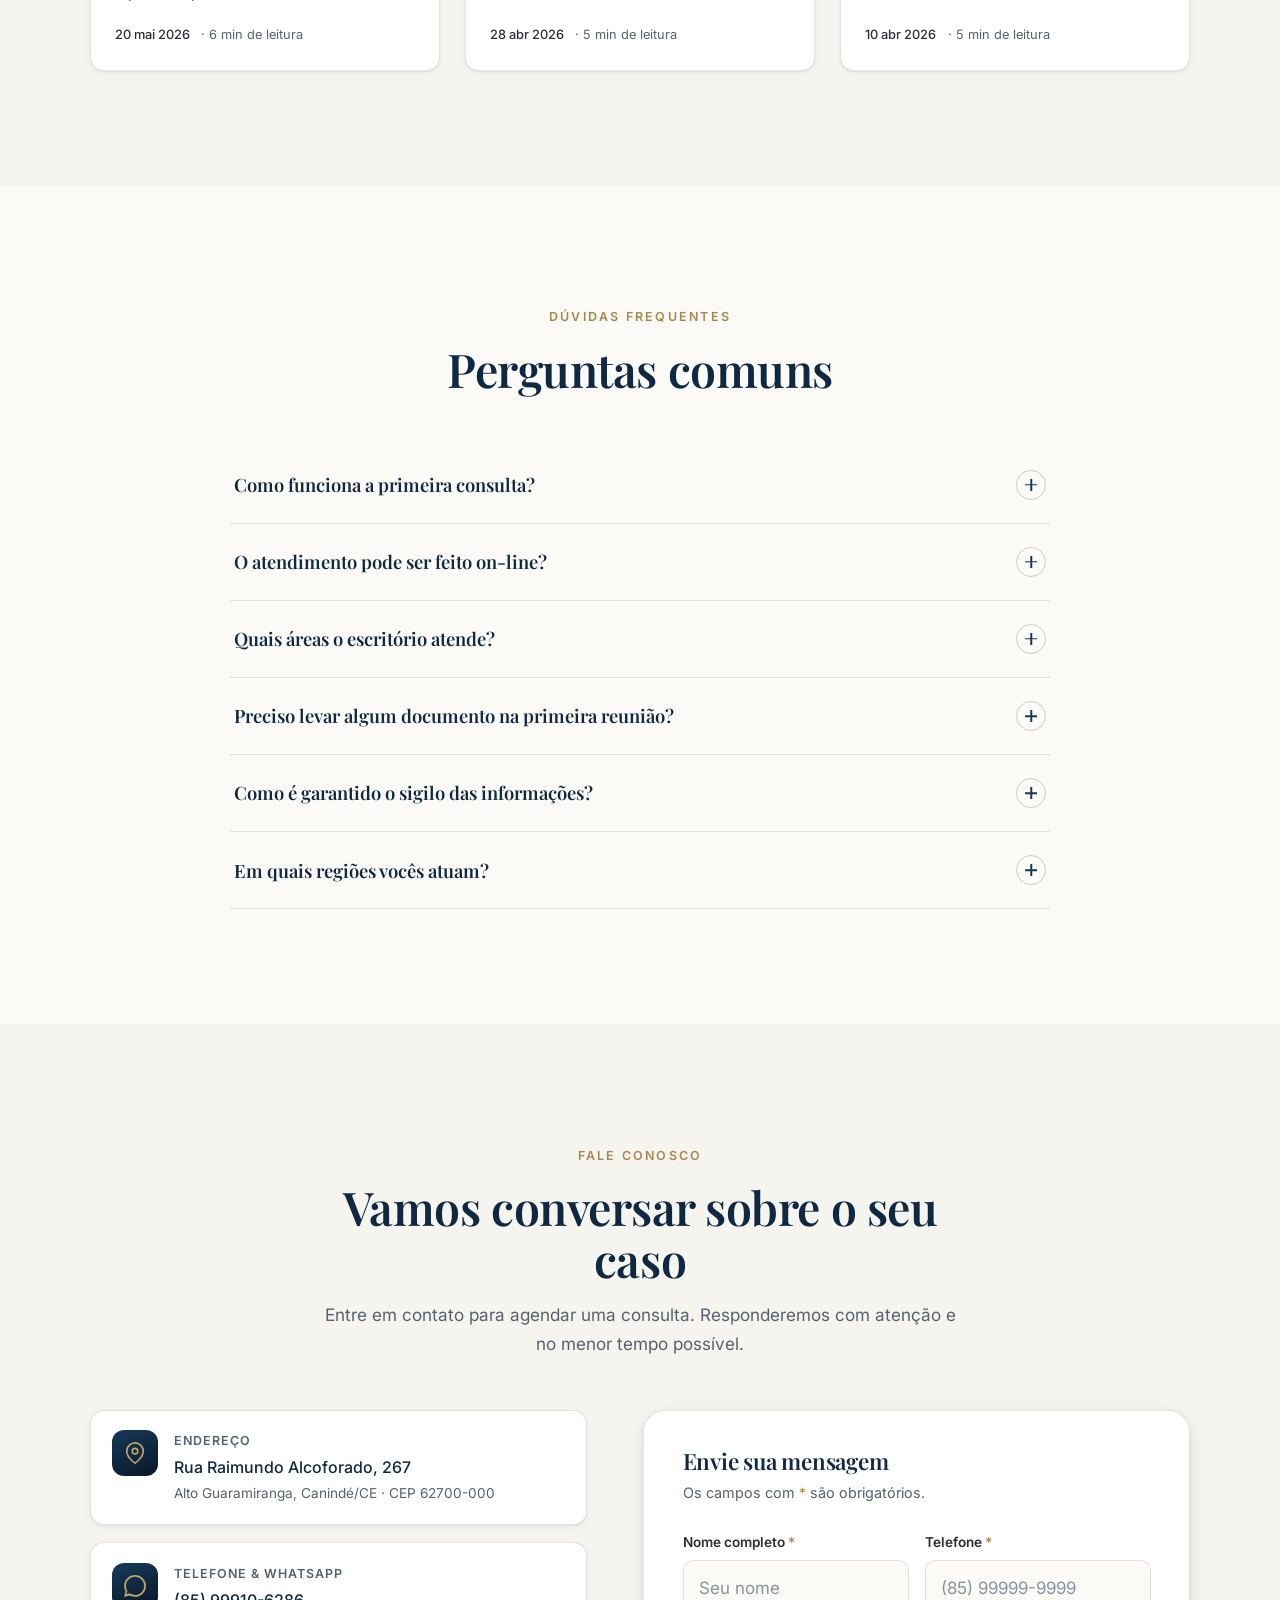
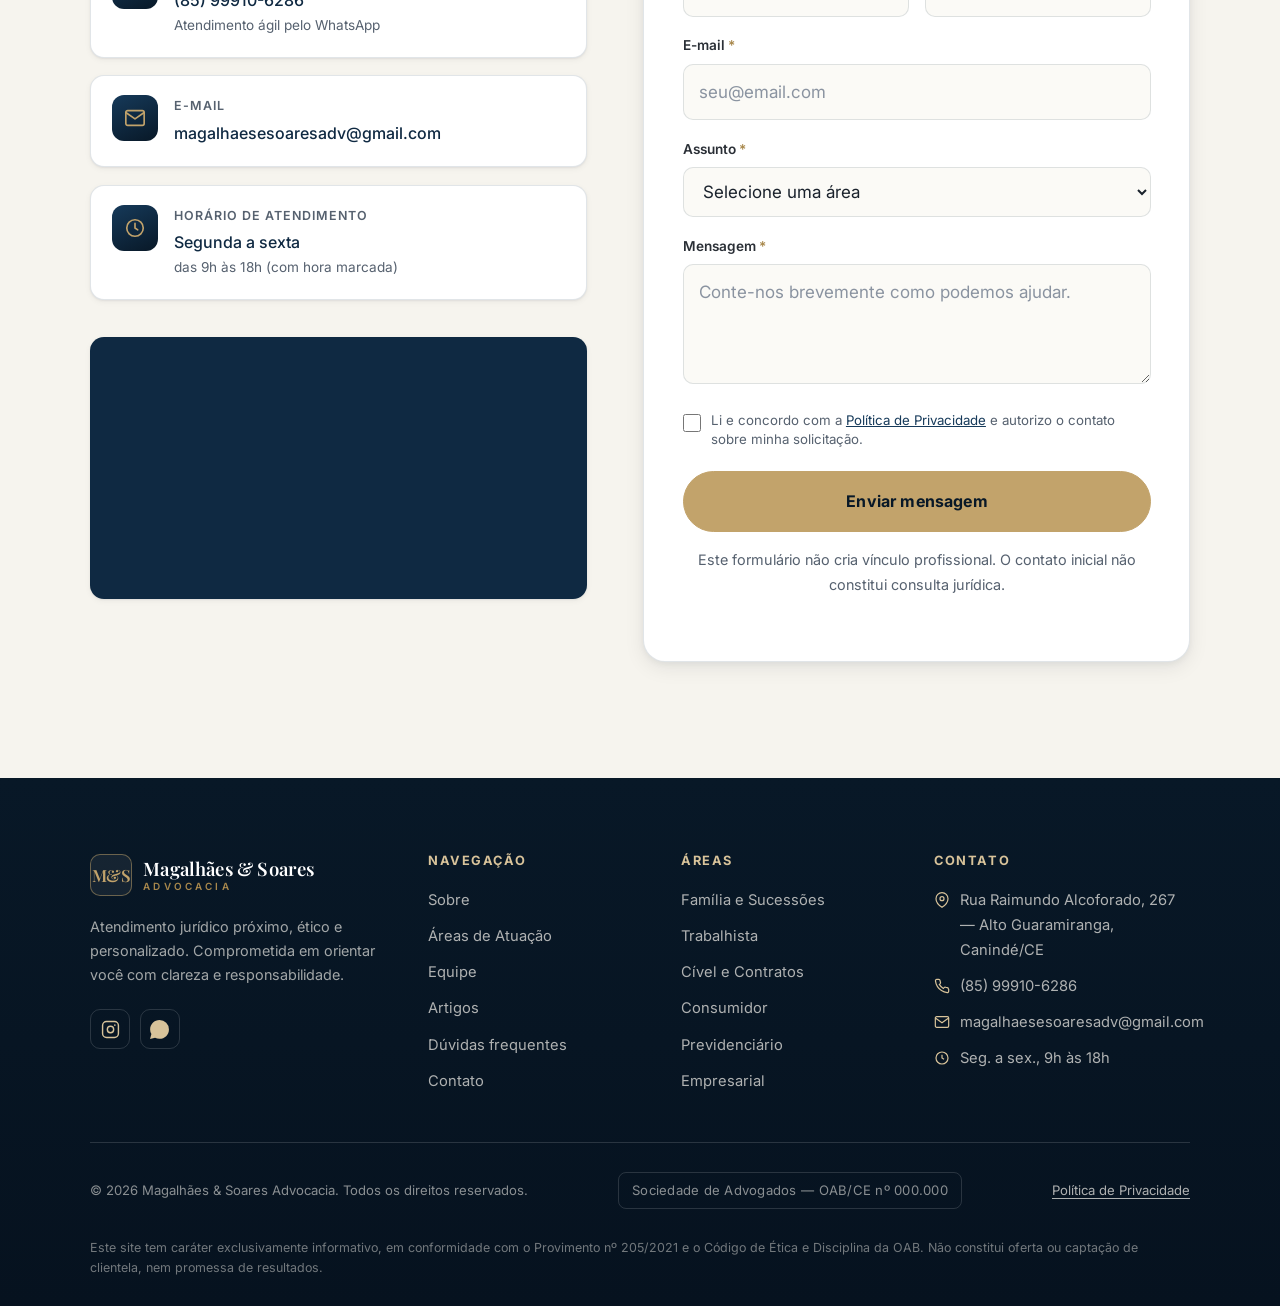
==== commit 32336797: "fix sobre" ====
--- a/index.html
+++ b/index.html
@@ -190,7 +190,7 @@
     <section class="section" id="sobre" aria-labelledby="sobre-title">
       <div class="container about__grid">
         <div class="about__media reveal">
-          <img src="assets/sobre.svg" alt="Ambiente do escritório Magalhães & Soares Advocacia" width="500" height="600" loading="lazy" />
+          <img src="assets/sobre-escritorio.jpg" alt="Dra. Leidiane Magalhães trabalhando no escritório Magalhães & Soares Advocacia" width="1280" height="1600" loading="lazy" />
           <figure class="about__quote">
             <p>“Cada cliente é único — e merece escuta, atenção e uma orientação honesta.”</p>
           </figure>
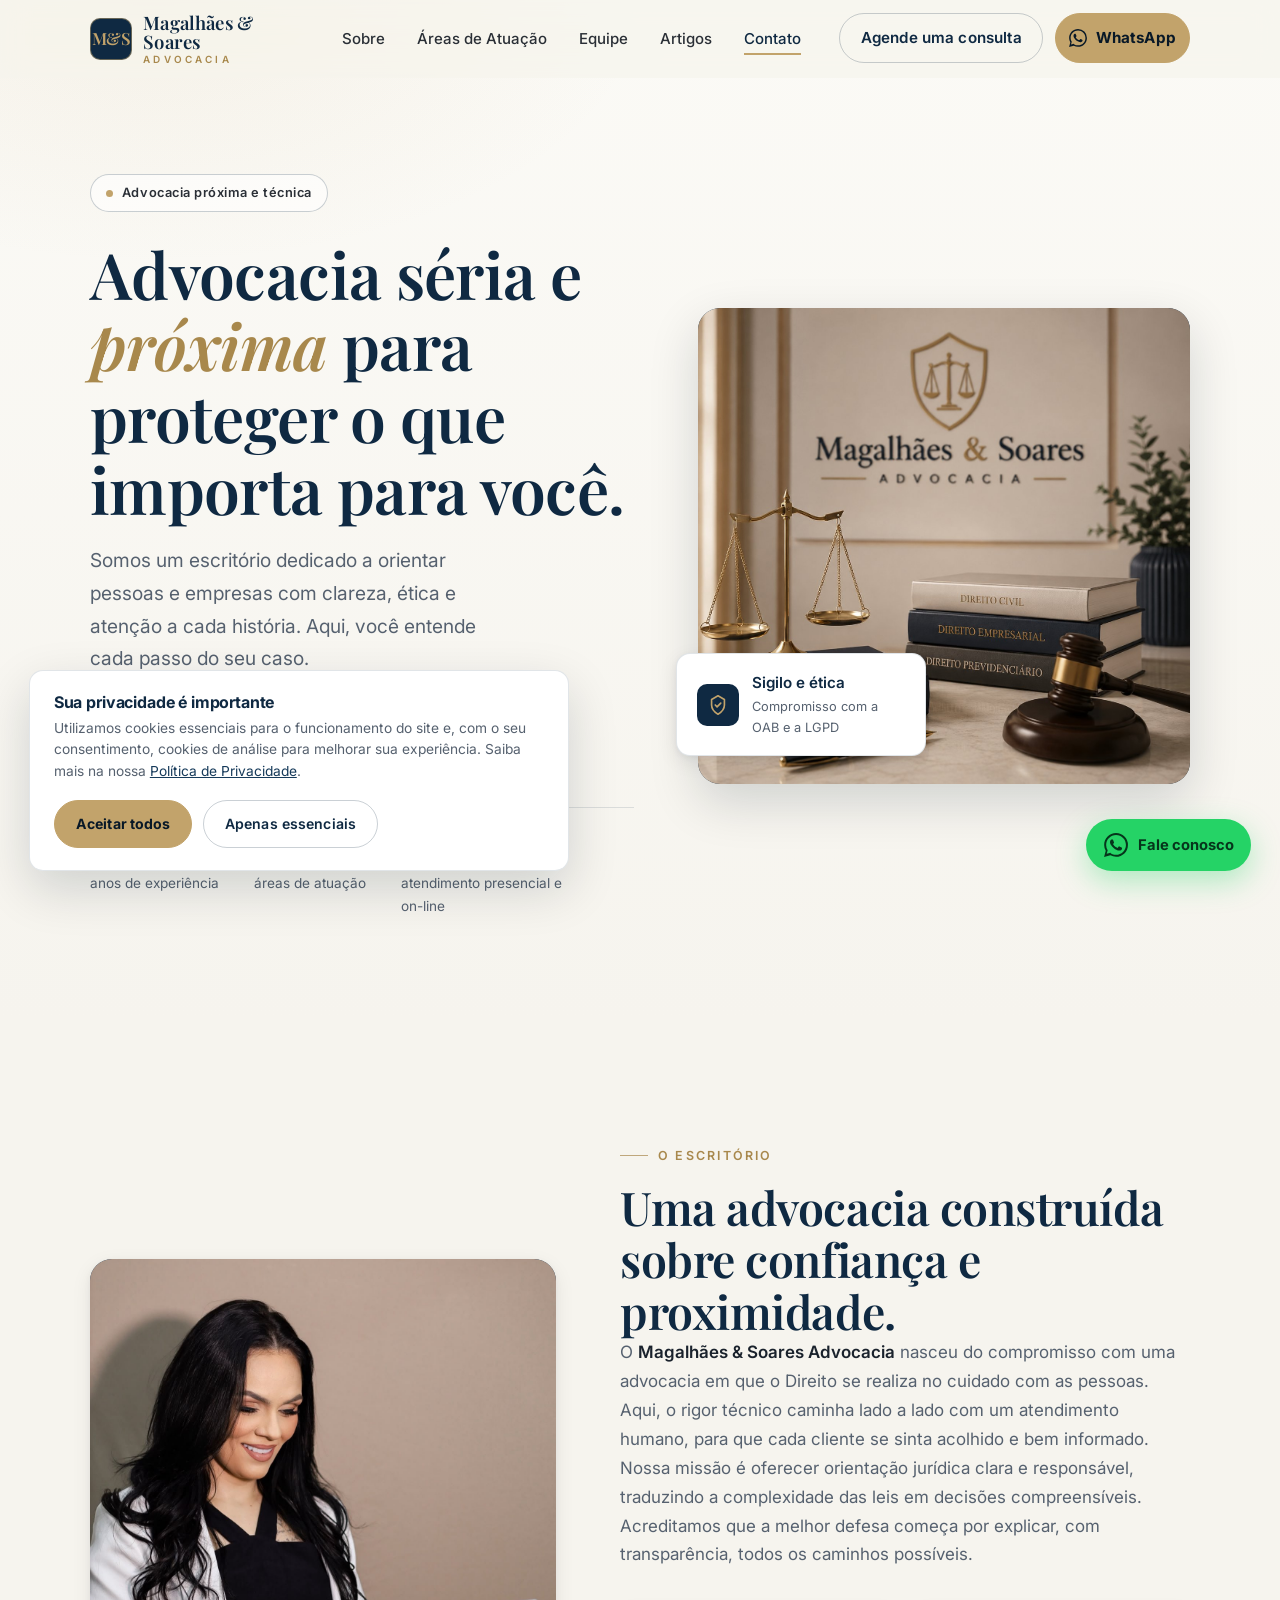
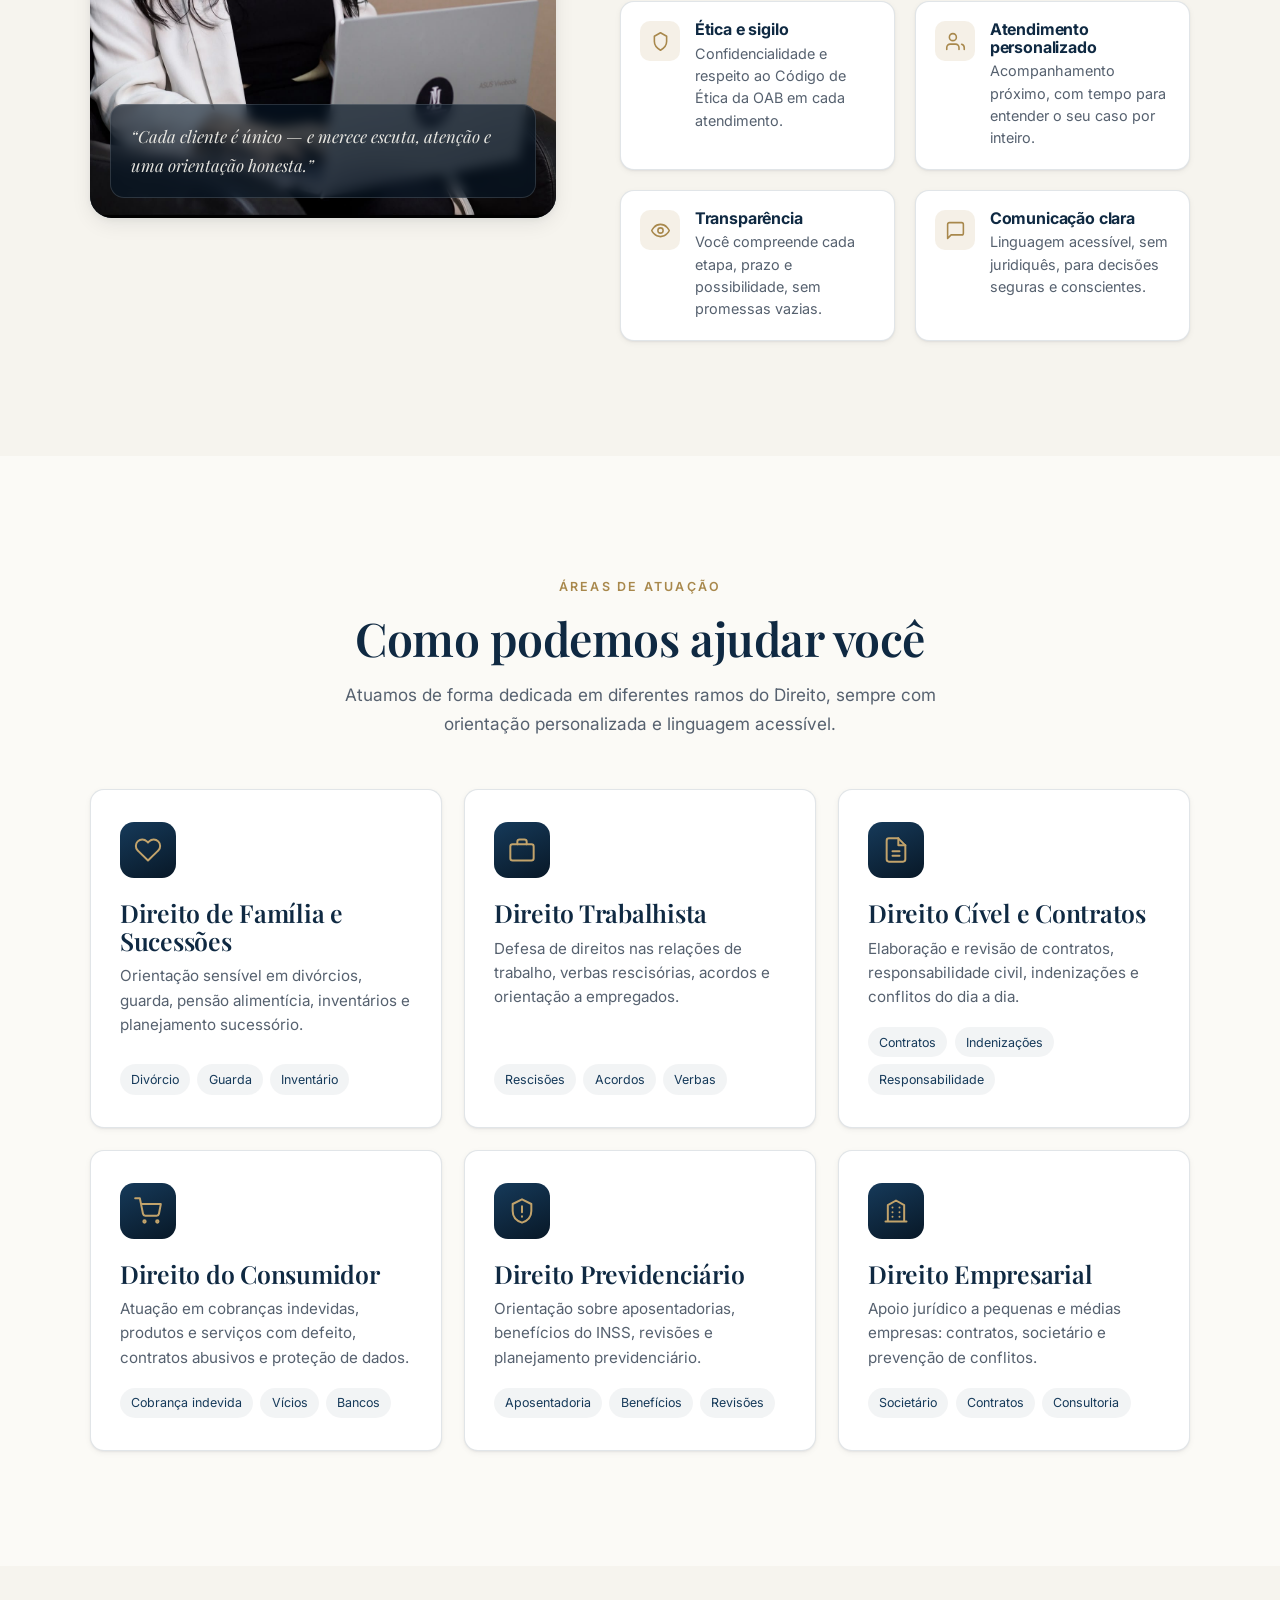
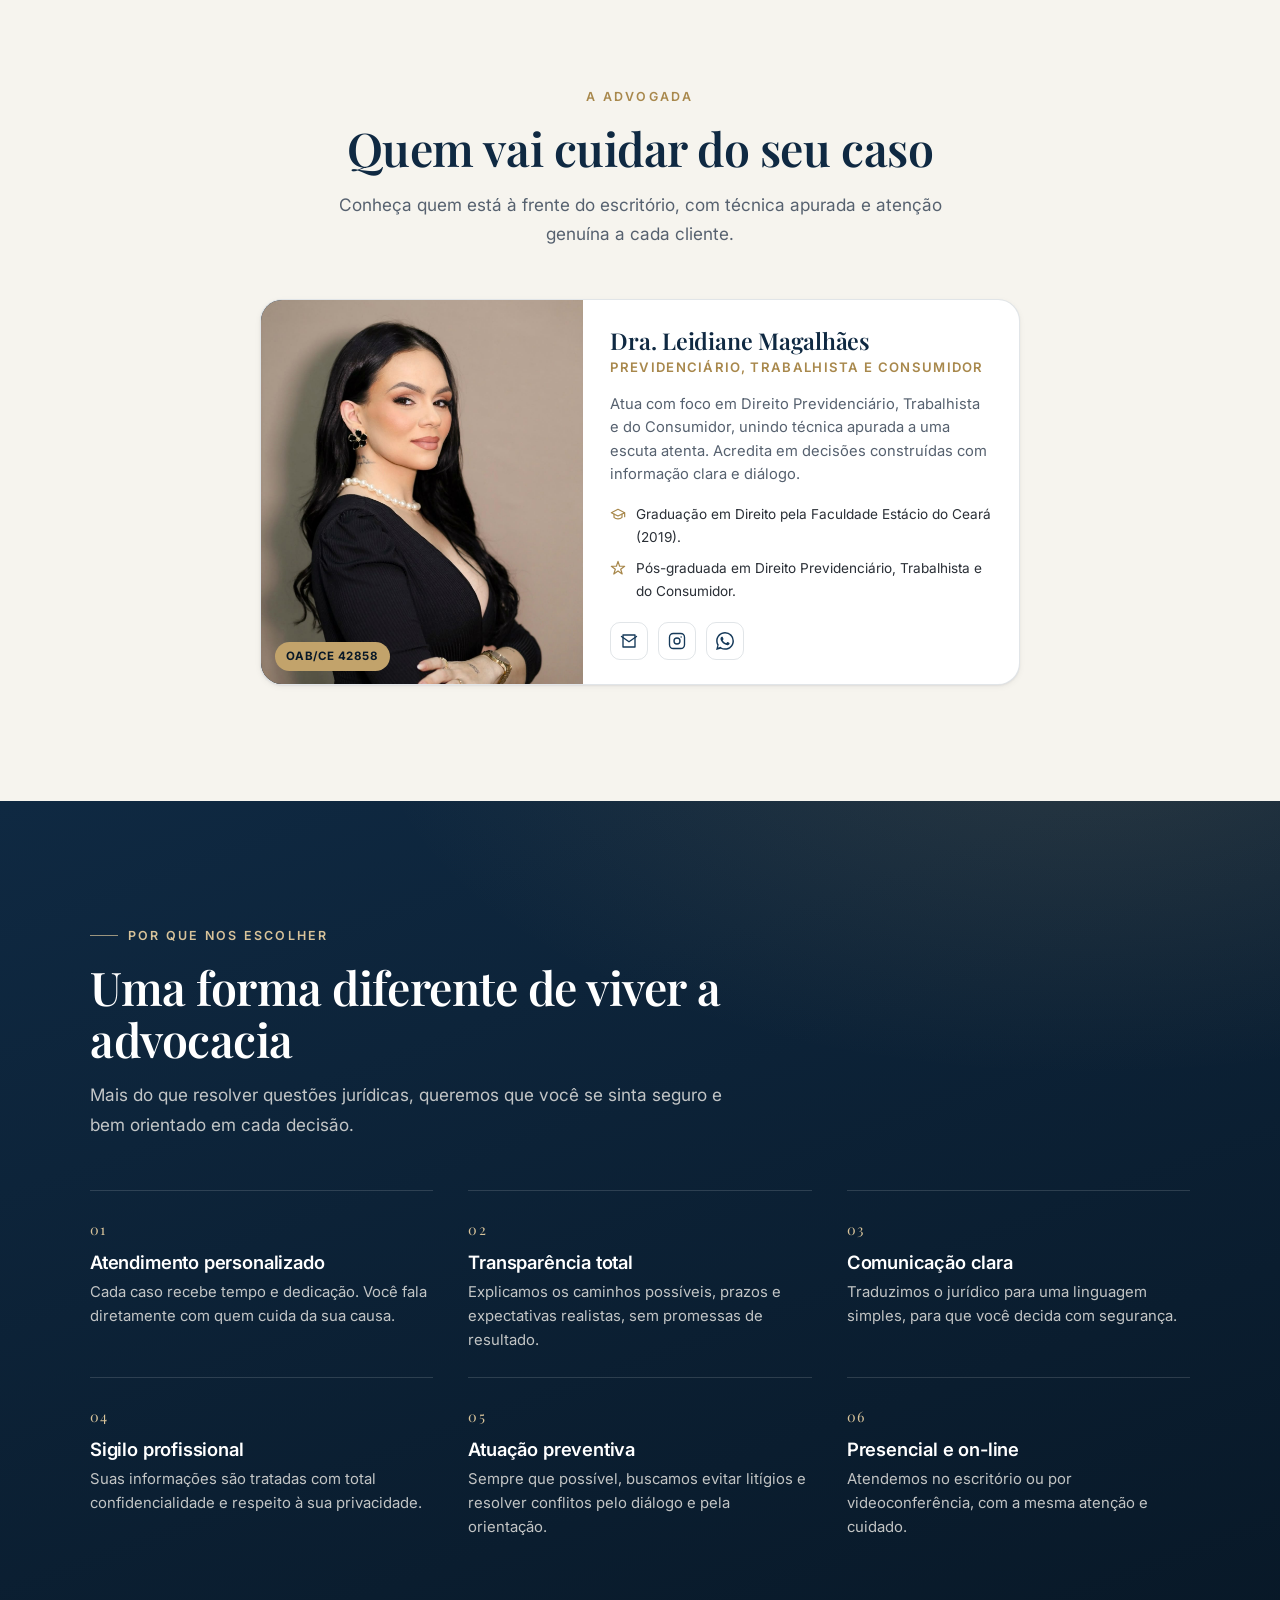
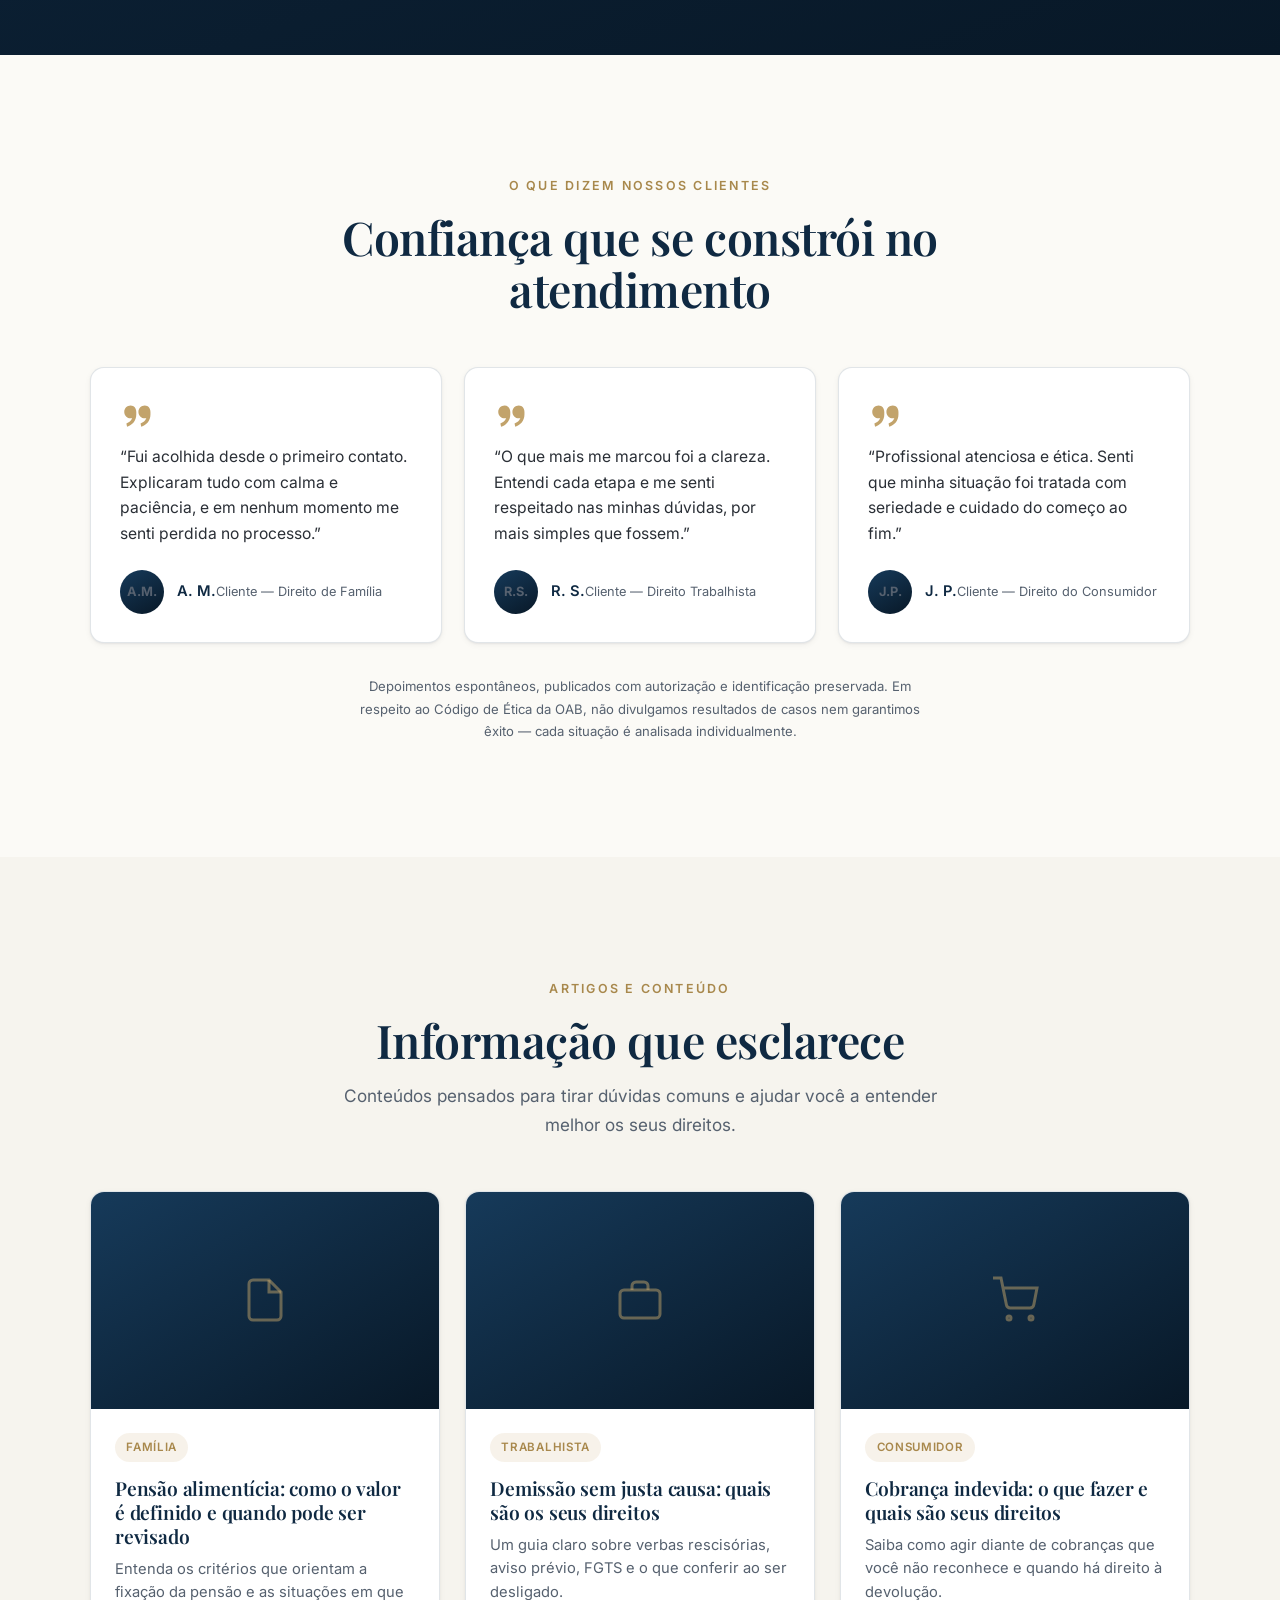
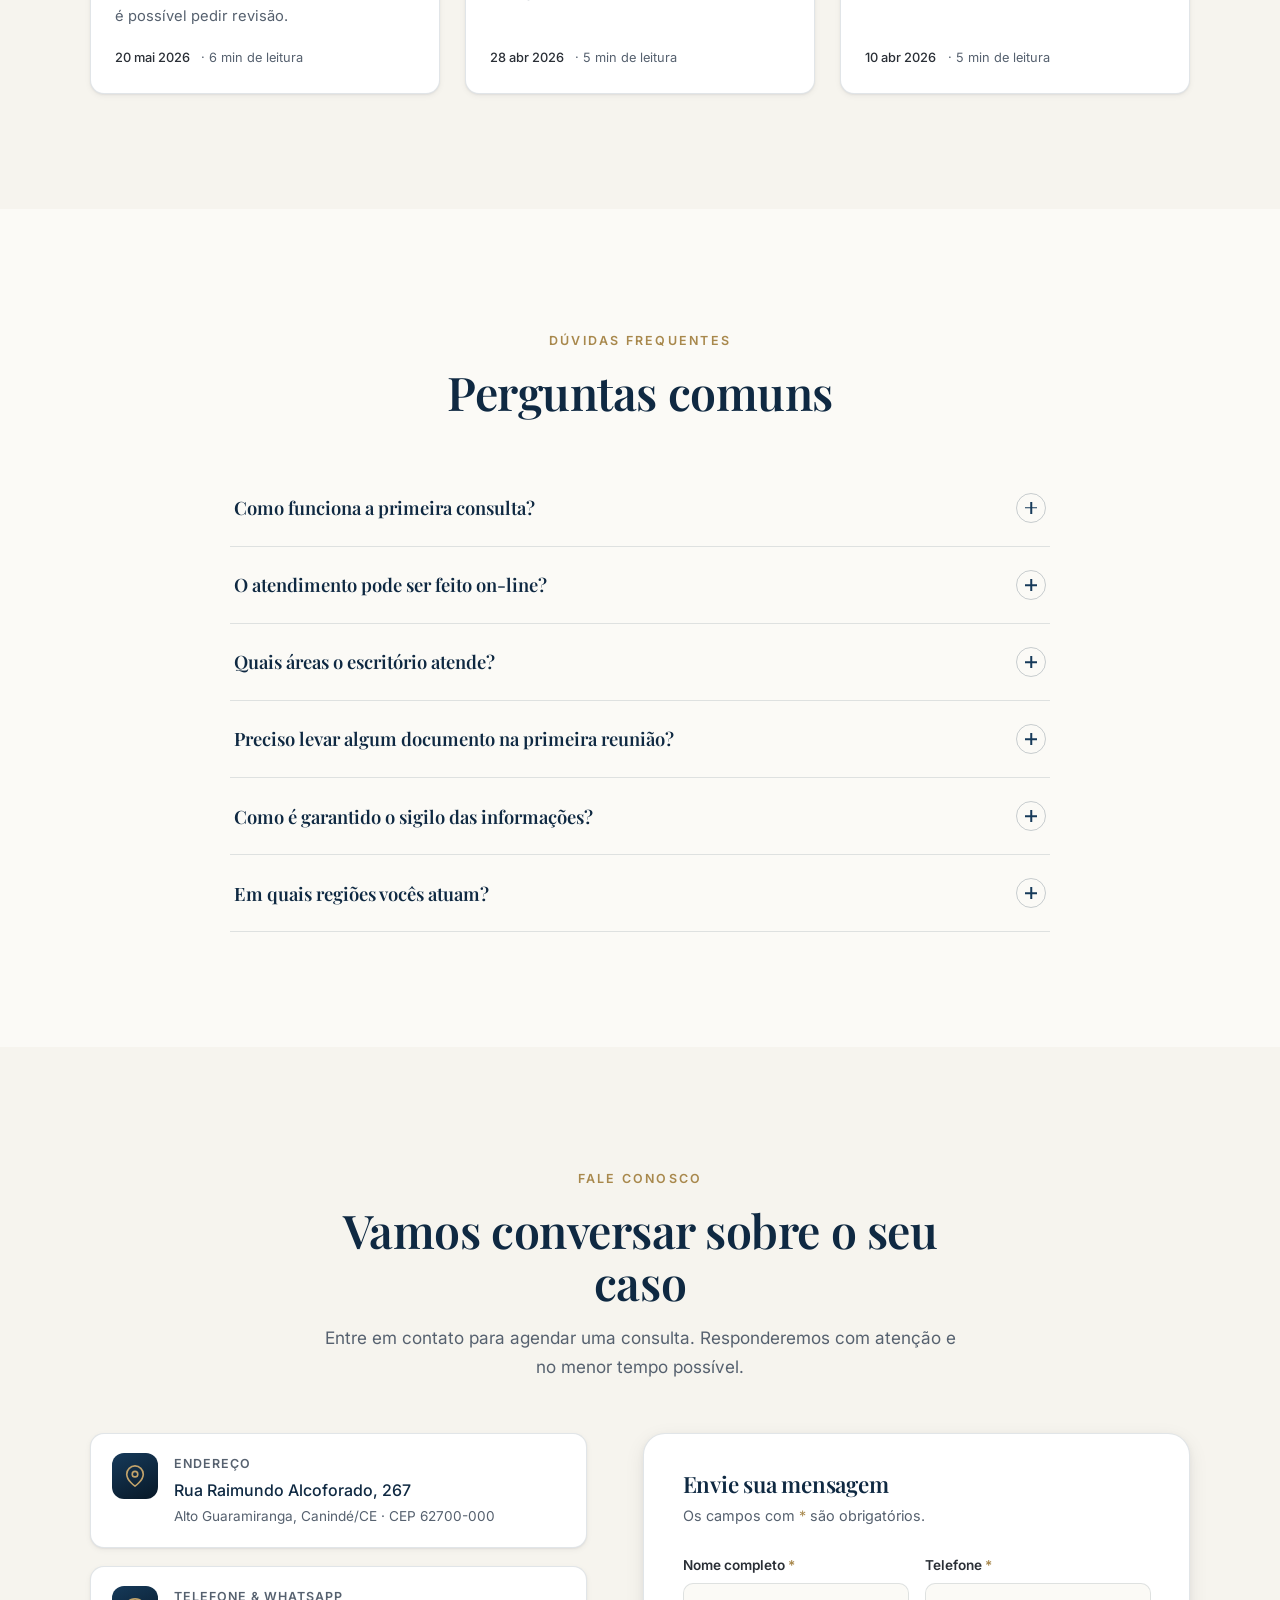
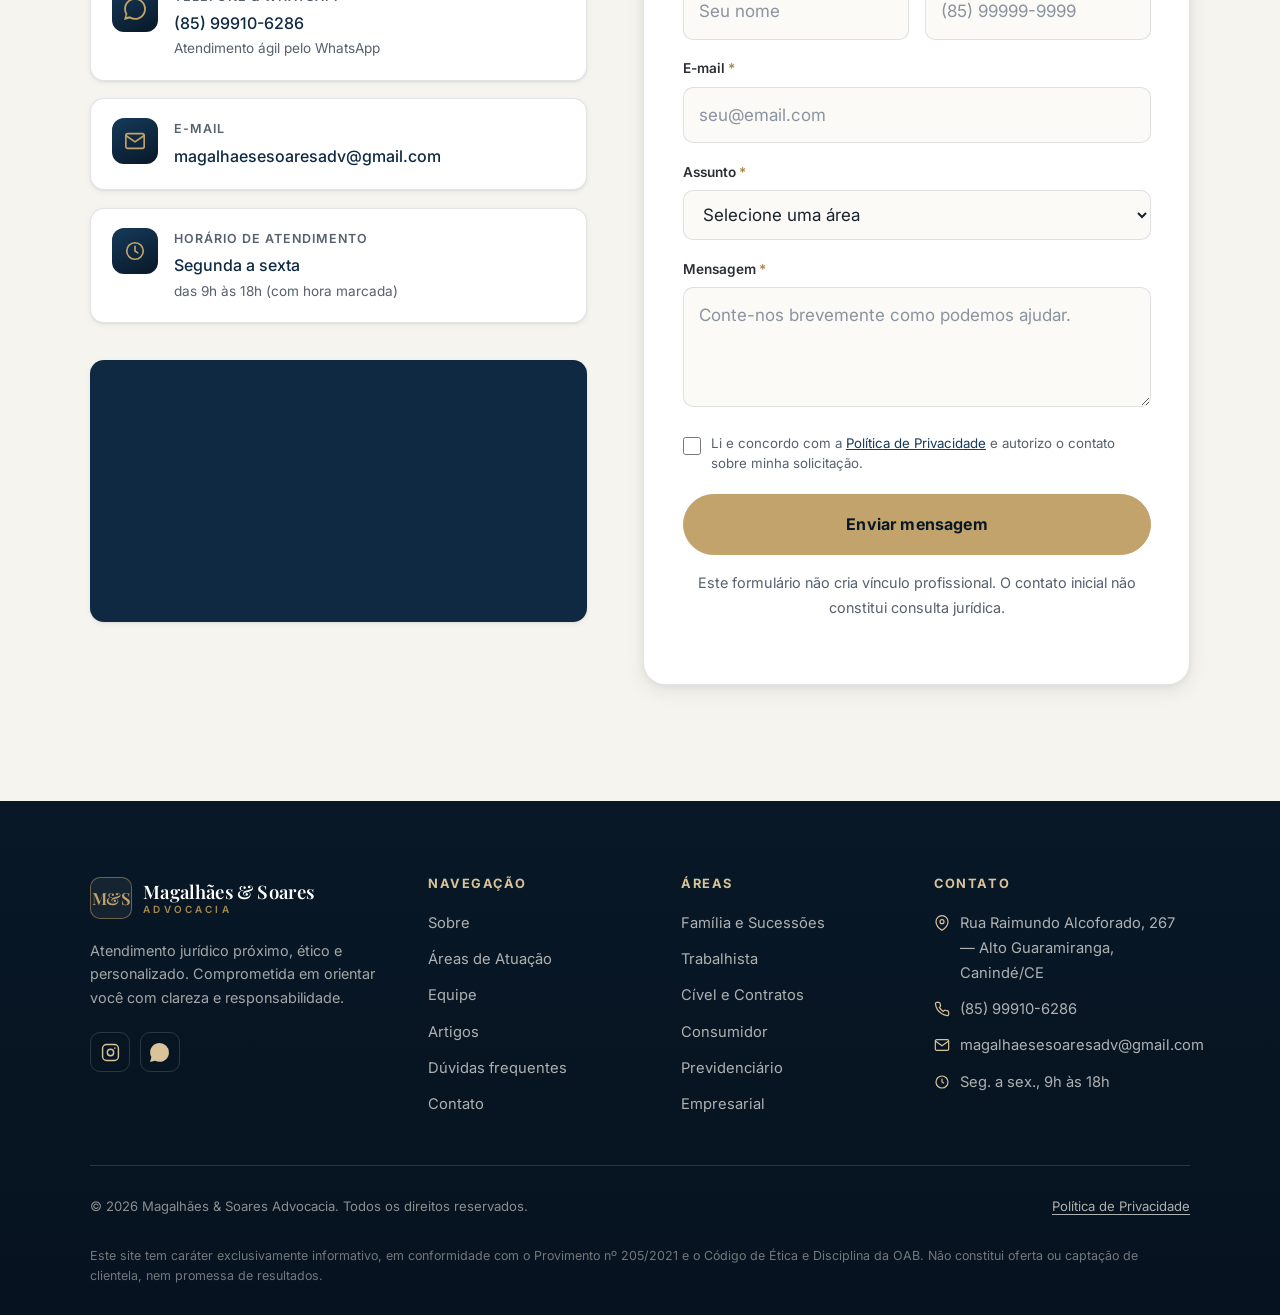
==== commit 18bc80b9: "Atualiza dados da advogada e remove OAB zerada do rodapé - Card da Dra. Leidiane Magalhães com dados" ====
--- a/index.html
+++ b/index.html
@@ -66,7 +66,7 @@
       "closes": "18:00"
     }],
     "founder": {
-      "@type": "Person", "name": "Leidiane Magalhães", "jobTitle": "Advogada", "identifier": "OAB/CE 000.000"
+      "@type": "Person", "name": "Leidiane Magalhães", "jobTitle": "Advogada", "identifier": "OAB/CE 42858"
     },
     "sameAs": [
       "https://www.instagram.com/magalhaesesoaresadvocacia/"
@@ -301,18 +301,18 @@
           <article class="lawyer reveal">
             <div class="lawyer__photo">
               <img src="assets/advogada-magalhaes.jpg" alt="Retrato profissional da Dra. Leidiane Magalhães" width="1238" height="1600" loading="lazy" />
-              <span class="lawyer__oab">OAB/CE 000.000</span>
+              <span class="lawyer__oab">OAB/CE 42858</span>
             </div>
             <div class="lawyer__body">
               <h3 class="lawyer__name">Dra. Leidiane Magalhães</h3>
-              <span class="lawyer__role">Advogada fundadora · Família e Cível</span>
+              <span class="lawyer__role">Previdenciário, Trabalhista e Consumidor</span>
               <p>
-                Dedica-se ao Direito de Família, Sucessões e Cível, com escuta atenta e uma atuação voltada
-                à resolução serena dos conflitos. Acredita em decisões construídas com informação e diálogo.
+                Atua com foco em Direito Previdenciário, Trabalhista e do Consumidor, unindo técnica apurada
+                a uma escuta atenta. Acredita em decisões construídas com informação clara e diálogo.
               </p>
               <ul class="lawyer__meta">
-                <li><svg viewBox="0 0 24 24" fill="none" stroke="currentColor" stroke-width="1.8" stroke-linecap="round" stroke-linejoin="round"><path d="M22 10v6M2 10l10-5 10 5-10 5z"/><path d="M6 12v5c3 3 9 3 12 0v-5"/></svg> Bacharel em Direito — formação com especialização em Direito de Família.</li>
-                <li><svg viewBox="0 0 24 24" fill="none" stroke="currentColor" stroke-width="1.8" stroke-linecap="round" stroke-linejoin="round"><path d="M12 2l2.4 7.4H22l-6 4.5 2.3 7.1-6.3-4.6L5.7 21 8 13.9 2 9.4h7.6z"/></svg> Pós-graduação em Mediação e Práticas Colaborativas.</li>
+                <li><svg viewBox="0 0 24 24" fill="none" stroke="currentColor" stroke-width="1.8" stroke-linecap="round" stroke-linejoin="round"><path d="M22 10v6M2 10l10-5 10 5-10 5z"/><path d="M6 12v5c3 3 9 3 12 0v-5"/></svg> Graduação em Direito pela Faculdade Estácio do Ceará (2019).</li>
+                <li><svg viewBox="0 0 24 24" fill="none" stroke="currentColor" stroke-width="1.8" stroke-linecap="round" stroke-linejoin="round"><path d="M12 2l2.4 7.4H22l-6 4.5 2.3 7.1-6.3-4.6L5.7 21 8 13.9 2 9.4h7.6z"/></svg> Pós-graduada em Direito Previdenciário, Trabalhista e do Consumidor.</li>
               </ul>
               <div class="lawyer__links">
                 <a href="#contato" aria-label="Falar com a Dra. Leidiane Magalhães"><svg viewBox="0 0 24 24" fill="none" stroke="currentColor" stroke-width="1.8" stroke-linecap="round" stroke-linejoin="round"><path d="M4 4h16v16H4z" fill="none"/><path d="M22 6l-10 7L2 6"/></svg></a>
@@ -700,7 +700,6 @@
 
       <div class="footer__bottom">
         <span>© <span data-year>2026</span> Magalhães &amp; Soares Advocacia. Todos os direitos reservados.</span>
-        <span class="footer__oab">Sociedade de Advogados — OAB/CE nº 000.000</span>
         <a href="politica-de-privacidade.html">Política de Privacidade</a>
       </div>
       <div class="footer__bottom" style="padding-top:0; border:0;">
